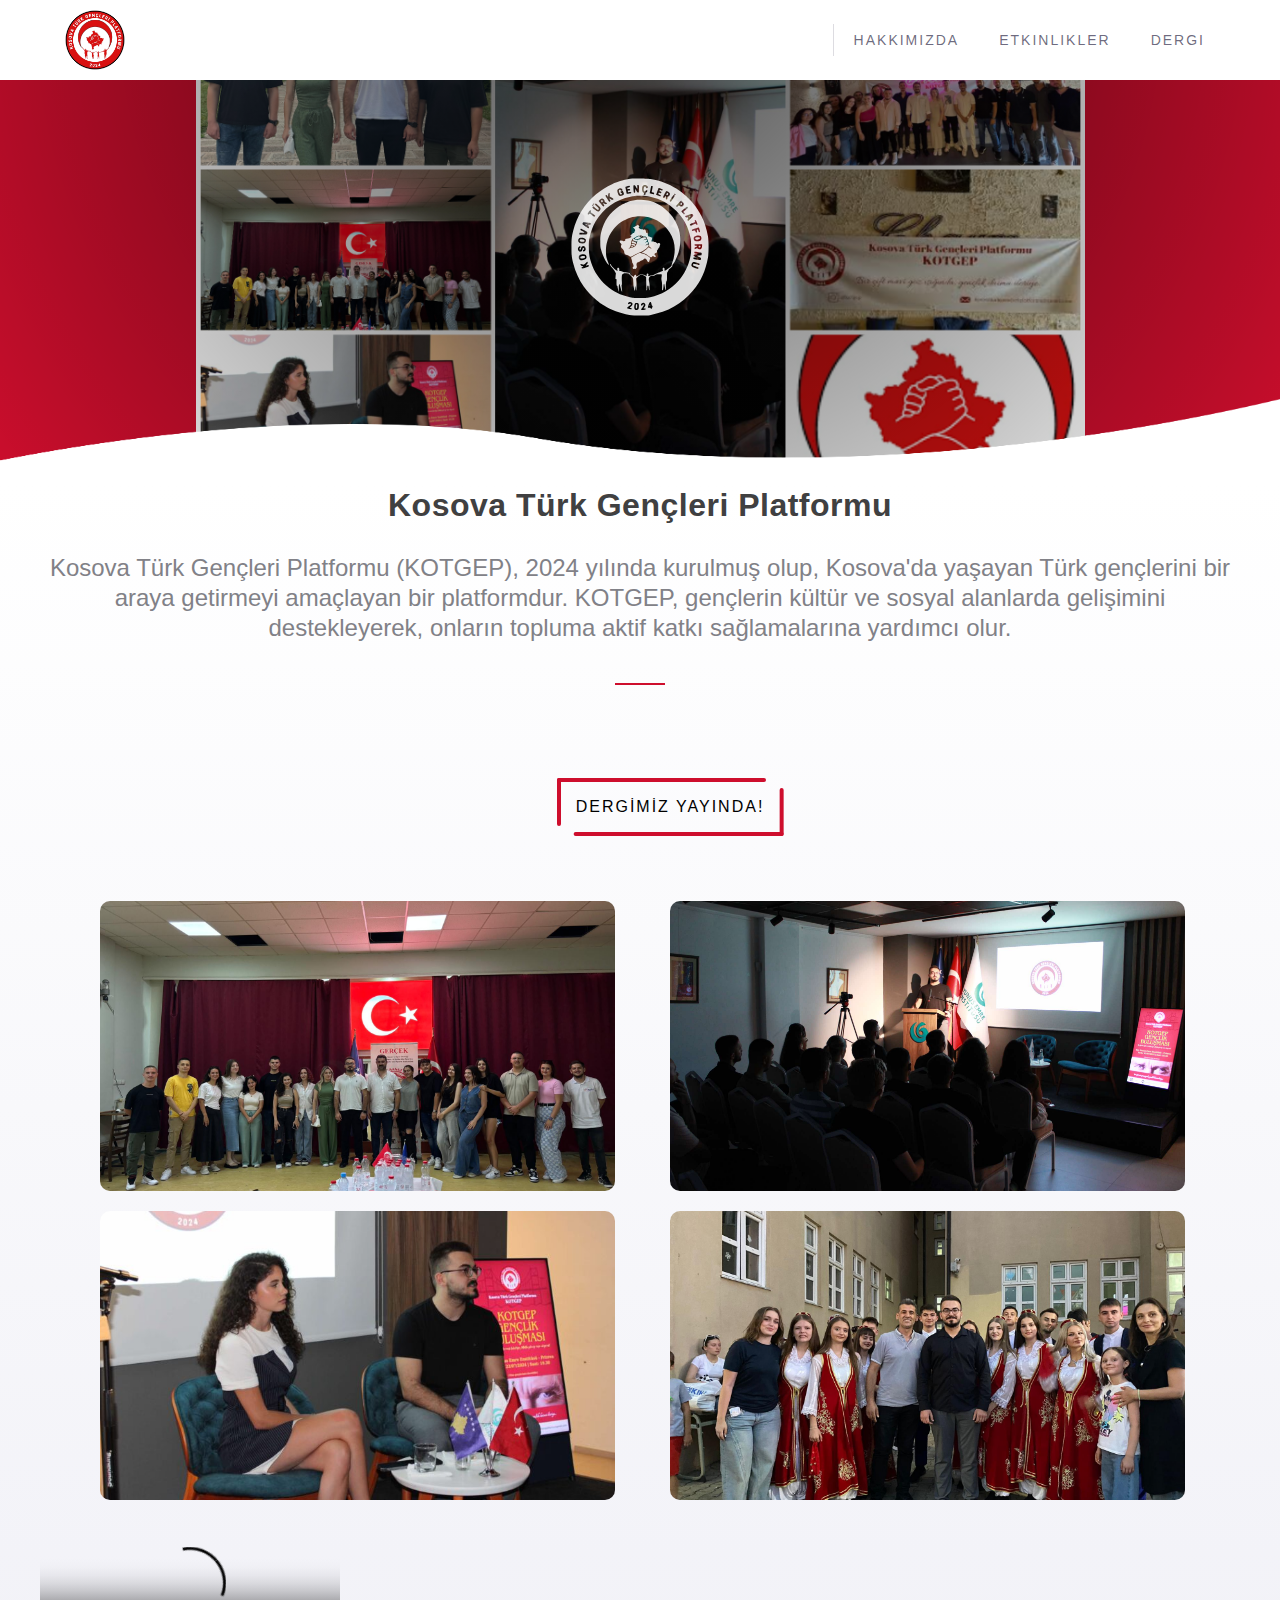
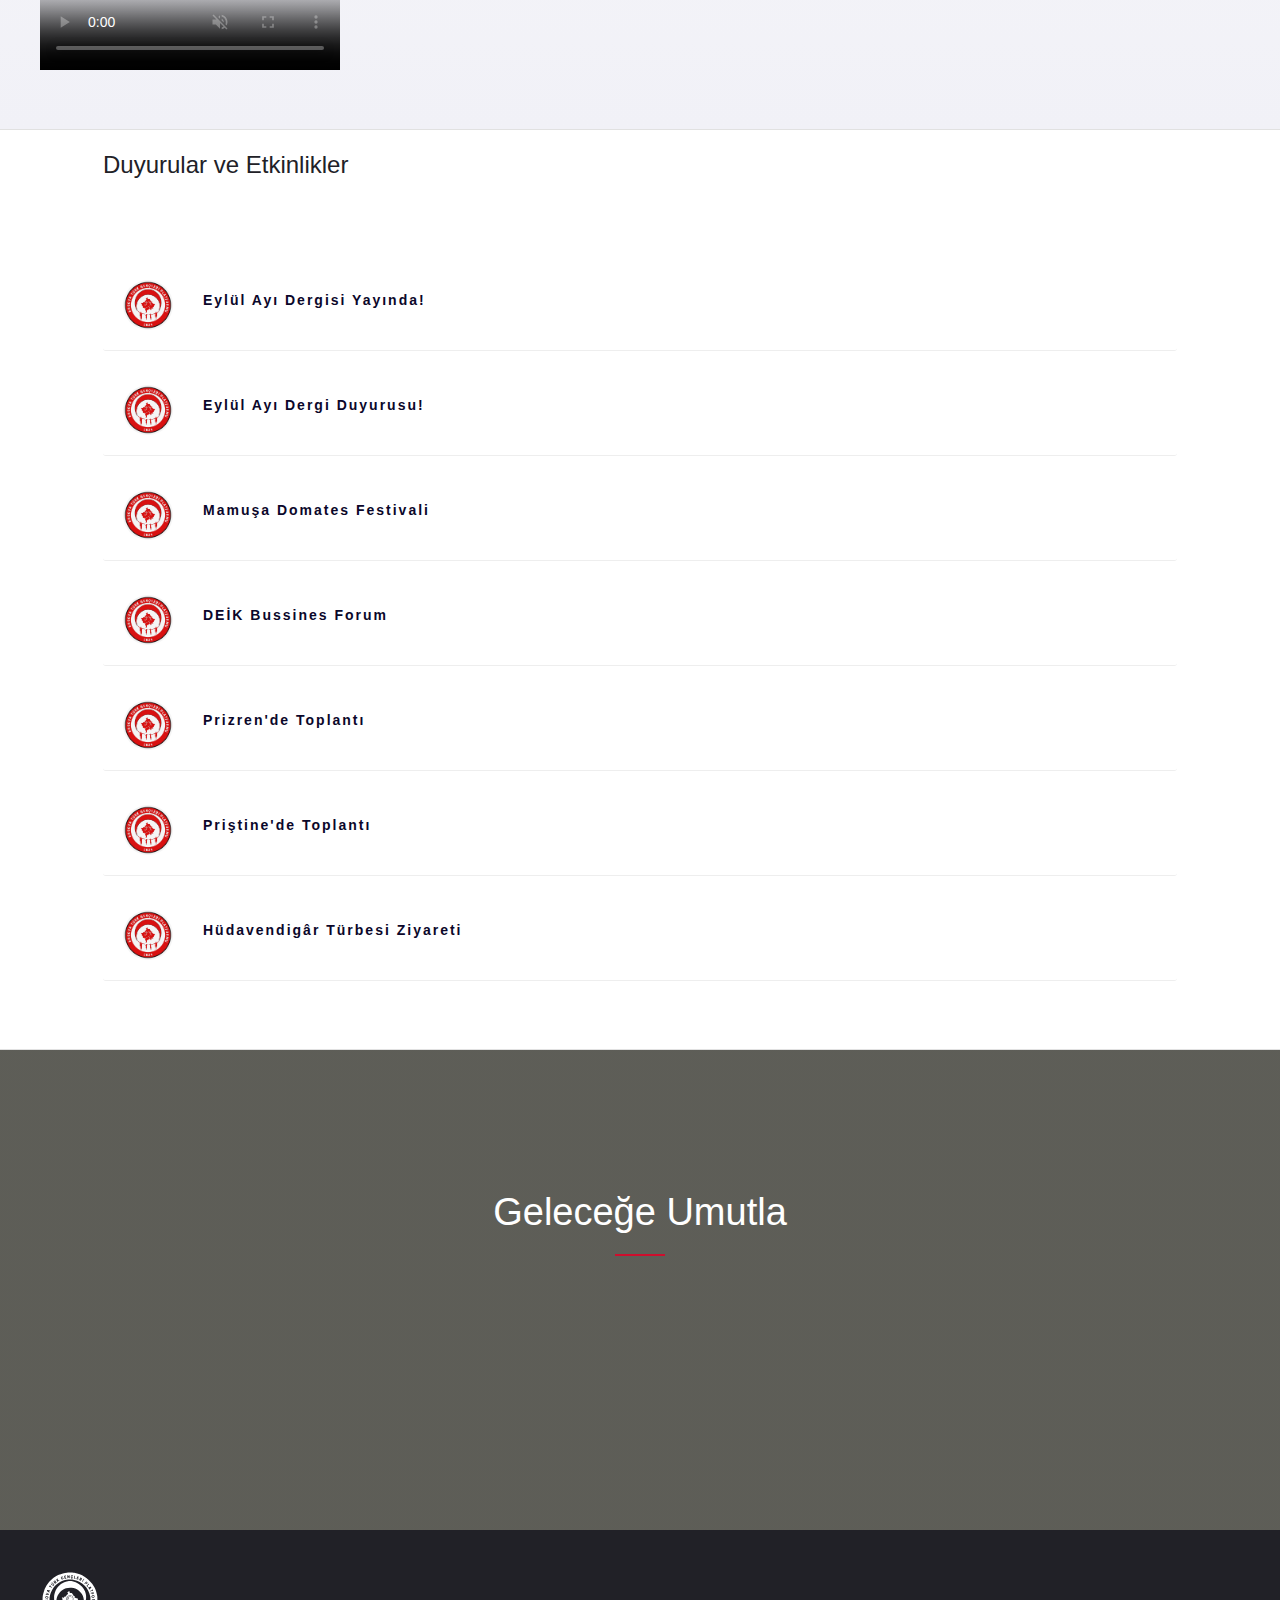
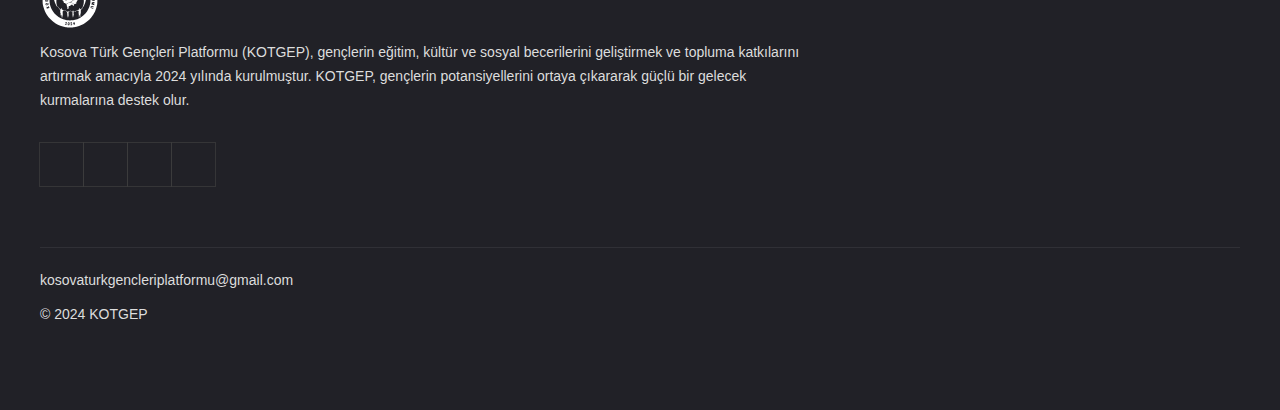
==== index.html @ ab355eea "KOTGEP" ====
<!DOCTYPE html>
<html>
  
  <head>
    <meta charset="utf-8" />
    <title>KOTGEP</title>
    <meta content="Kosova Türk Gençleri Platformu." name="description" />
    <meta content="KOTGEP:  Bir çift mavi göz ışığında" property="og:title" />
    <meta content="Geleceğe Daima Umutla" property="og:description" />
    <meta content="KOTGEP:  Bir çift mavi göz ışığında" property="twitter:title" />
    <meta content="Geleceğe Daima Umutla" property="twitter:description" />
    <meta property="og:type" content="website" />
    <meta content="summary_large_image" name="twitter:card" />
    <meta content="width=device-width, initial-scale=1" name="viewport" />
    <link rel="stylesheet" href="./css/dergi.css">
    <link rel="stylesheet" href="https://cdnjs.cloudflare.com/ajax/libs/font-awesome/6.6.0/css/all.min.css" integrity="sha512-Kc323vGBEqzTmouAECnVceyQqyqdsSiqLQISBL29aUW4U/M7pSPA/gEUZQqv1cwx4OnYxTxve5UMg5GT6L4JJg==" crossorigin="anonymous" referrerpolicy="no-referrer" />
    <link href="./css/css.css" rel="stylesheet" type="text/css" />
    <link href="https://fonts.googleapis.com/" rel="preconnect" />
    <link href="https://fonts.gstatic.com/" rel="preconnect" crossorigin="anonymous" />
    <script src="https://ajax.googleapis.com/ajax/libs/webfont/1.6.26/webfont.js" type="text/javascript"></script>
    <script type="text/javascript">
      WebFont.load({
        google: {
          families: ["Montserrat:100,100italic,200,200italic,300,300italic,400,400italic,500,500italic,600,600italic,700,700italic,800,800italic,900,900italic", "Lora:regular,italic,700,700italic", "Poppins:100,100italic,200,200italic,300,300italic,regular,italic,500,500italic,600,700,800,900"]
        }
      });
    </script>
    <script type="text/javascript">
      ! function(o, c) {
        var n = c.documentElement,
          t = " w-mod-";
        n.className += t + "js", ("ontouchstart" in o || o.DocumentTouch && c instanceof DocumentTouch) && (n.className += t + "touch")
      }(window, document);
    </script>
      <link href="./image/kotgep-20240730-0001_1_-removebg-preview.png" rel="shortcut icon" type="image/x-icon" />
      <link href="./image/kotgep-20240730-0001_1_-removebg-preview.png" rel="apple-touch-icon" />
    <!-- Google Tag Manager -->
    <script>
      (function(w, d, s, l, i) {
        w[l] = w[l] || [];
        w[l].push({
          'gtm.start': new Date().getTime(),
          event: 'gtm.js'
        });
        var f = d.getElementsByTagName(s)[0],
          j = d.createElement(s),
          dl = l != 'dataLayer' ? '&l=' + l : '';
        j.async = true;
        j.src = 'https://www.googletagmanager.com/gtm.js?id=' + i + dl;
        f.parentNode.insertBefore(j, f);
      })(window, document, 'script', 'dataLayer', 'GTM-5PPVP9Z');
    </script>
    <!-- End Google Tag Manager -->
    <meta name="google-site-verification" content="mm2iT-OUngzkJaCSDMCpLq10wyQ6qhr0f_qkGDBsAq8" />
  </head>
  <body>
    <div class="w-embed w-iframe">
      <!-- Google Tag Manager (noscript) -->
      <noscript>
        <iframe src="https://www.googletagmanager.com/ns.html?id=GTM-5PPVP9Z" height="0" width="0" style="display:none;visibility:hidden"></iframe>
      </noscript>
      <!-- End Google Tag Manager (noscript) -->
    </div>
    <div class="page-content">
      <div class="navigation-wrapper">
        <div data-collapse="medium" data-animation="default" data-duration="400" data-easing="ease" data-easing2="ease" role="banner" class="navbar-3 w-nav">
          <div class="container-flex">
            <a href="index.html" aria-current="page" class="w-nav-brand w--current" style="display: flex; align-items: center;">
              <!-- <img src="https://assets-global.website-files.com/5dd045daedfe6a998d672d1d/5dd05a74ef6ed9efe9b8036e_logomark-2-colorArtboard 1.png" width="250" sizes="(max-width: 479px) 100vw, 250px" srcset="https://assets-global.website-files.com/5dd045daedfe6a998d672d1d/5dd05a74ef6ed9efe9b8036e_logomark-2-colorArtboard%201-p-500.png 500w, https://assets-global.website-files.com/5dd045daedfe6a998d672d1d/5dd05a74ef6ed9efe9b8036e_logomark-2-colorArtboard%201-p-800.png 800w, https://assets-global.website-files.com/5dd045daedfe6a998d672d1d/5dd05a74ef6ed9efe9b8036e_logomark-2-colorArtboard%201.png 1357w" alt="" /> -->
              <img src="./image/kotgep-20240730-0001_1_-removebg-preview.png"  width="250" sizes="(max-width: 479px) 100vw, 250px" srcset="./image/kotgep-20240730-0001_1_-removebg-preview.png 500w, ./image/kotgep-20240730-0001_1_-removebg-preview.png 800w, ./image/kotgep-20240730-0001_1_-removebg-preview.png 1357w" style="width: 80px; padding: 8px;" alt=""/>
            </a>
            <a href="index.html" aria-current="page" class="w-nav-brand w--current mid-text" style=" align-items: center; font-size: 1.2rem;">
              KOTGEP
            </a>
            <nav role="navigation" class="nav-menu-4 w-nav-menu">
              <div data-hover="true" data-delay="100" class="w-dropdown">
                <div class="drop-down-toggle livetoggle w-dropdown-toggle">
                  <div class="icon-4 w-icon-dropdown-toggle"></div>
                  <div class="text-block-6">Live</div>
                </div>
                <nav class="dropdown-list-2 w-dropdown-list">
                  <a href="#" class="text-block-6 w-dropdown-link">About "Live"</a>
                </nav>
              </div>
              <div data-hover="true" data-delay="100" class="w-dropdown">
                <div class="drop-down-toggle livetoggle w-dropdown-toggle">
                  <div class="icon-4 w-icon-dropdown-toggle"></div>
                  <div class="text-block-6">Learn</div>
                </div>
                <nav class="dropdown-list-2 w-dropdown-list">
                  <a href="#" class="text-block-6 w-dropdown-link">About "Learn"</a>
                </nav>
              </div>
              <div data-hover="true" data-delay="100" class="w-dropdown">
                <div class="drop-down-toggle livetoggle w-dropdown-toggle">
                  <div class="icon-4 w-icon-dropdown-toggle"></div>
                  <div class="text-block-6">Lead</div>
                </div>
                <nav class="dropdown-list-2 w-dropdown-list">
                  <a href="#" class="text-block-6 w-dropdown-link">About "Lead"</a>
                </nav>
              </div>
              <div class="div-block-10"></div>
              <a href="about-us.html" class="nav-bar-2-link-2 w-nav-link">Hakkımızda</a>
              <a href="./etkinlik.html" class="nav-bar-2-link-2 w-nav-link">Etkinlikler</a>
              <a href="/dergi.html" class="nav-bar-2-link-2 w-nav-link">Dergi</a>
            </nav>
            <div class="navigation-right"></div>
            <div class="menu-button-2 w-hidden-main w-nav-button">
              <div class="w-icon-nav-menu">
                <i class="fa-solid fa-bars"></i>
              </div>
            </div>
          </div>
        </div>
      </div>
      <div class="banner sub image-3 home-show">
        <div class="container center w-container">
          <div>
            <div class="align-center homeacenter">
              <img src="./image/kot.svg" width="550" sizes="(max-width: 767px) 100vw, 550px" srcset="./image/kot.svg 500w,./image/kot.svg 800w,./image/kot.svg 1360w" alt="" class="image-8 landing-page-image" style="max-width: 150px; opacity: .85;" />
            </div>
          </div>
        </div>
      </div>
      </div>
      <div class="section gray perfect-pixel landingpage-bg">
        <div class="container w-container">
          <div>
            <div>
              <div class="top-title">
                <div class="align-center landingpage-align">
                  <h2 class="top-title-text landing-page-heading">Kosova Türk Gençleri Platformu</h2>
                  <p class="paragraph-biger landingpagesubtext">Kosova Türk Gençleri Platformu (KOTGEP), 2024 yılında kurulmuş olup, Kosova'da yaşayan Türk gençlerini bir araya getirmeyi amaçlayan bir platformdur. KOTGEP, gençlerin kültür ve sosyal alanlarda gelişimini destekleyerek, onların topluma aktif katkı sağlamalarına yardımcı olur.</p>
                  <div class="line-divider-2 center-line"></div>
                  <div class="div-block-2"></div>
                </div>
              </div>
            </div>
          </div>
          <div class="c02">
            <div class="c02_container">
              <div class="pdf-section" style="margin-bottom: 3rem;">
                <a href="./dergi.html">DERGİMİZ Yayında!
                  <div class="hero-corner hero-corner-top-left">
                    <div class="benefit-line-1"></div>
                    <div class="benefit-line-2"></div>
                  </div>
                  <div class="hero-corner hero-corner-bottom-right">
                    <div class="benefit-line-1"></div>
                    <div class="benefit-line-2"></div>
                  </div>
                </a>
                
              </div>
              <div class="c02_block_image w-inline-block">
                <h3 class="heading-3 epiheading">Latest Episode</h3>
                <img src="./image/gercek/gercektoplu.jpeg" sizes="(max-width: 479px) 91vw, (max-width: 991px) 93vw, 41vw" srcset="./image/gercek/gercektoplu.jpeg" alt="" class="video_image" />
              </div>
              <div class="c02_block_image w-inline-block">
                <h3 class="heading-3 epiheading">Latest Episode</h3>
                <img src="./image/prizrentop/toplantiN.jpeg" sizes="(max-width: 479px) 91vw, (max-width: 991px) 93vw, 41vw" srcset="./image/prizrentop/toplantiN.jpeg" alt="" class="video_image" />
              </div>
              <div class="c02_block_image w-inline-block">
                <h3 class="heading-3 epiheading">Latest Episode</h3>
                <img src="./image/prizrentop/test.jpeg" sizes="(max-width: 479px) 91vw, (max-width: 991px) 93vw, 41vw" srcset="./image/prizrentop/test.jpeg" alt="" class="video_image" />
              </div>
              <div class="c02_block_image w-inline-block">
                <h3 class="heading-3 epiheading">Latest Episode</h3>
                <img src="./image/mamusa/Mamusa3.jpeg" sizes="(max-width: 479px) 91vw, (max-width: 991px) 93vw, 41vw" srcset="./image/mamusa/Mamusa3.jpeg" alt="" class="video_image" />
              </div>
              <div class="c02_block">
                <div class="c02_title homepage-category-video">Episode category</div>
              </div>
            </div>
          </div>
          <video controls style="max-width: 100%;" id="video" poster="poster-image.jpg" muted>
            <source src="./videos/introduction/Video.mp4" type="video/mp4">
            Tarayıcınız video etiketini desteklemiyor.
          </video>
      </div>
      </div>
      <div class="section gray perfect-pixel">
        <div class="container listcontainer7 w-container">
          <h3 class="heading-3">Duyurular ve Etkinlikler</h3>
          <div data-duration-in="300" data-duration-out="100" data-current="Tab 1" data-easing="ease" class="w-tabs">
            <div class="tabs-menu-2 w-tab-menu">
              <a data-w-tab="Tab 1" class="tab-link-tab-1 w-inline-block w-tab-link w--current">
                <div class="text-block-49">Videos</div>
              </a>
              <a data-w-tab="Tab 2" class="tab-link-tab-2 w-inline-block w-tab-link">
                <div class="text-block-50">Duyurular ve Etkinlikler</div>
              </a>
            </div>
            <div class="tabs-content w-tab-content">
              <div data-w-tab="Tab 1" class="w-tab-pane w--tab-active">
                <div>
                  <div>
                    <div class="top-title">
                      <div class="align-center">
                        <h2 class="top-title-text">Personal. Practical. Powerful.</h2>
                        <p class="paragraph-biger">Encouraging others to find hope in living, learning, and leading</p>
                        <div class="line-divider-2 center-line"></div>
                        <div class="div-block-2 w-clearfix">
                          <a href="#" class="client-logo w-inline-block">
                            <img src="https://assets-global.website-files.com/5dd045daedfe6a998d672d1d/5dd1db70c5a7ed17805efa64_apple-btn-aefbaa04aa954eb11b598c6f7f4fae1d7fffabe74120098b3018d23cc66bf9b6.png" alt="" />
                          </a>
                          <a href="#" class="client-logo w-inline-block">
                            <img src="https://assets-global.website-files.com/5dd045daedfe6a998d672d1d/5dd1dbe1edfe6a5761712115_spotify-button-58d8af3b093857cb07b4f290b15c06cc6a36a095657f83a7ba36676cd25089c9.png" alt="" />
                          </a>
                          <a href="#" class="client-logo w-inline-block">
                            <img src="https://assets-global.website-files.com/5dd045daedfe6a998d672d1d/5dd1dbe1edfe6a8238712116_google-podcasts-badge-97af4f04fcb2bc2132b8189c8edf0731861e2d7c0a85deab3f53696483e3407e.png" alt="" />
                          </a>
                          <a href="#" class="client-logo w-inline-block">
                            <img src="https://assets-global.website-files.com/5dd045daedfe6a998d672d1d/5dd1db70c5a7ed84df5efa67_yt-button-0affe9ed57e800d31f7feed72ca1e9485dea8ea273d539dbac46b70a0da7cdc5.png" alt="" />
                          </a>
                        </div>
                      </div>
                    </div>
                    <div class="w-dyn-list">
                      <div role="list" class="w-dyn-items">
                        <div role="listitem" class="collection-item w-dyn-item">
                          <a href="./dergi.html" onclick="numal(3)" class="etkinlik-link">
                            <div class="list-div w-inline-block w-clearfix">
                              <div class="list-thumbnail">
                                <img src="./image/kotgep-20240730-0001_1_-removebg-preview.png" alt="" />
                              </div>
                              <h5>Eylül Ayı Dergisi Yayında!</h5>
                            </div>
                          </a>
                        </div>
                        <div role="listitem" class="collection-item w-dyn-item">
                          <a href="./duyuru.html" onclick="numal(3)" class="etkinlik-link">
                            <div class="list-div w-inline-block w-clearfix">
                              <div class="list-thumbnail">
                                <img src="./image/kotgep-20240730-0001_1_-removebg-preview.png" alt="" />
                              </div>
                              <h5>Eylül Ayı Dergi Duyurusu!</h5>
                            </div>
                          </a>
                        </div>

                        <div role="listitem" class="collection-item w-dyn-item">
                          <a href="./detay.html" onclick="numal(5)" class="etkinlik-link">
                            <div class="list-div w-inline-block w-clearfix">
                              <div class="list-thumbnail">
                                <img src="./image/kotgep-20240730-0001_1_-removebg-preview.png" alt="" />
                              </div>
                              <h5>Mamuşa Domates Festivali</h5>
                            </div>
                          </a>
                        </div>

                        <div role="listitem" class="collection-item w-dyn-item">
                          <a href="./detay.html" onclick="numal(4)" class="etkinlik-link">
                            <div class="list-div w-inline-block w-clearfix">
                              <div class="list-thumbnail">
                                <img src="./image/kotgep-20240730-0001_1_-removebg-preview.png" alt="" />
                              </div>
                              <h5>DEİK Bussines Forum</h5>
                            </div>
                          </a>
                        </div>

                        <div role="listitem" class="collection-item w-dyn-item">
                          <a href="./detay.html" onclick="numal(3)" class="etkinlik-link">
                            <div class="list-div w-inline-block w-clearfix">
                              <div class="list-thumbnail">
                                <img src="./image/kotgep-20240730-0001_1_-removebg-preview.png" alt="" />
                              </div>
                              <h5> Prizren'de Toplantı</h5>
                            </div>
                          </a>
                        </div>

                        <div role="listitem" class="collection-item w-dyn-item">
                          <a href="./detay.html" onclick="numal(2)" class="etkinlik-link">
                            <div class="list-div w-inline-block w-clearfix">
                              <div class="list-thumbnail">
                                <img src="./image/kotgep-20240730-0001_1_-removebg-preview.png" alt="" />
                              </div>
                              <h5>Priştine'de Toplantı</h5>
                            </div>
                          </a>
                        </div>

                        <div role="listitem" class="collection-item w-dyn-item">
                          <a href="./detay.html" onclick="numal(1)" class="etkinlik-link">
                            <div class="list-div w-inline-block w-clearfix">
                              <div class="list-thumbnail">
                                <img src="./image/kotgep-20240730-0001_1_-removebg-preview.png" alt="" />
                              </div>
                              <h5>Hüdavendigâr Türbesi Ziyareti</h5>
                            </div>
                          </a>
                        </div>

                      </div>
                    </div>
                  </div>
                </div>
              </div>
              <div data-w-tab="Tab 2" class="w-tab-pane">
                <div>
                  <div>
                    <div class="w-dyn-list">
                      <div role="list" class="w-dyn-items">
                        <div role="listitem" class="collection-item-2 w-dyn-item">
                          <a href="podcasts/how-to-measure-success-of-a-customer-centric-company.html" class="event-wrapper w-inline-block">
                            <div style="background-image:url(_https_/assets-global.website-files.com/5dd045daedfe6a3943672d23/5f6e58e508e58c4c1f3e1840_Podcast%20Logo%20-%20RR%20(for%20the%20website.html).svg" )" class="event-date"></div>
                            <div class="event-content">
                              <h2 class="list-heading podcastheading">How to Measure Success of a Customer-Centric Company</h2>
                              <div class="icons-wrapper w-hidden-tiny">
                                <div class="icons-content">
                                  <p class="icons-title w-dyn-bind-empty"></p>
                                </div>
                                <div class="icons-content">
                                  <p class="icons-title w-dyn-bind-empty"></p>
                                </div>
                              </div>
                            </div>
                            <div class="features-small-line in-courses"></div>
                          </a>
                        </div>
                        <div role="listitem" class="collection-item-2 w-dyn-item">
                          <a href="podcasts/4-best-practices-to-become-a-customer-centric-company.html" class="event-wrapper w-inline-block">
                            <div style="background-image:url(_https_/assets-global.website-files.com/5dd045daedfe6a3943672d23/5f6e58e508e58c4c1f3e1840_Podcast%20Logo%20-%20RR%20(for%20the%20website.html).svg" )" class="event-date"></div>
                            <div class="event-content">
                              <h2 class="list-heading podcastheading">4 Best Practices to Become a Customer-Centric Company</h2>
                              <div class="icons-wrapper w-hidden-tiny">
                                <div class="icons-content">
                                  <p class="icons-title w-dyn-bind-empty"></p>
                                </div>
                                <div class="icons-content">
                                  <p class="icons-title w-dyn-bind-empty"></p>
                                </div>
                              </div>
                            </div>
                            <div class="features-small-line in-courses"></div>
                          </a>
                        </div>
                      
                        <div role="listitem" class="collection-item-2 w-dyn-item">
                          <a href="podcasts/creating-a-great-customer-experience-strategy.html" class="event-wrapper w-inline-block">
                            <div style="background-image:url(_https_/assets-global.website-files.com/5dd045daedfe6a3943672d23/5f6e58e508e58c4c1f3e1840_Podcast%20Logo%20-%20RR%20(for%20the%20website.html).svg" )" class="event-date"></div>
                            <div class="event-content">
                              <h2 class="list-heading podcastheading">Creating a Great Customer Experience Strategy</h2>
                              <div class="icons-wrapper w-hidden-tiny">
                                <div class="icons-content">
                                  <p class="icons-title w-dyn-bind-empty"></p>
                                </div>
                                <div class="icons-content">
                                  <p class="icons-title w-dyn-bind-empty"></p>
                                </div>
                              </div>
                            </div>
                            <div class="features-small-line in-courses"></div>
                          </a>
                        </div>
                        <div role="listitem" class="collection-item-2 w-dyn-item">
                          <a href="podcasts/how-important-is-the-customer-experience.html" class="event-wrapper w-inline-block">
                            <div style="background-image:url(_https_/assets-global.website-files.com/5dd045daedfe6a3943672d23/5f6e58e508e58c4c1f3e1840_Podcast%20Logo%20-%20RR%20(for%20the%20website.html).svg" )" class="event-date"></div>
                            <div class="event-content">
                              <h2 class="list-heading podcastheading">How Important is the Customer Experience?</h2>
                              <div class="icons-wrapper w-hidden-tiny">
                                <div class="icons-content">
                                  <p class="icons-title w-dyn-bind-empty"></p>
                                </div>
                                <div class="icons-content">
                                  <p class="icons-title w-dyn-bind-empty"></p>
                                </div>
                              </div>
                            </div>
                            <div class="features-small-line in-courses"></div>
                          </a>
                        </div>
                        <div role="listitem" class="collection-item-2 w-dyn-item">
                          <a href="podcasts/what-does-it-mean-to-be-customer-centric.html" class="event-wrapper w-inline-block">
                            <div style="background-image:url(_https_/assets-global.website-files.com/5dd045daedfe6a3943672d23/5f6e58e508e58c4c1f3e1840_Podcast%20Logo%20-%20RR%20(for%20the%20website.html).svg" )" class="event-date"></div>
                            <div class="event-content">
                              <h2 class="list-heading podcastheading">What does it mean to be Customer-Centric?</h2>
                              <div class="icons-wrapper w-hidden-tiny">
                                <div class="icons-content">
                                  <p class="icons-title w-dyn-bind-empty"></p>
                                </div>
                                <div class="icons-content">
                                  <p class="icons-title w-dyn-bind-empty"></p>
                                </div>
                              </div>
                            </div>
                            <div class="features-small-line in-courses"></div>
                          </a>
                        </div>
                        <div role="listitem" class="collection-item-2 w-dyn-item">
                          <a href="podcasts/becoming-customer-centric.html" class="event-wrapper w-inline-block">
                            <div style="background-image:url(_https_/assets-global.website-files.com/5dd045daedfe6a3943672d23/5f6e58e508e58c4c1f3e1840_Podcast%20Logo%20-%20RR%20(for%20the%20website.html).svg" )" class="event-date"></div>
                            <div class="event-content">
                              <h2 class="list-heading podcastheading">Becoming Customer-Centric</h2>
                              <div class="icons-wrapper w-hidden-tiny">
                                <div class="icons-content">
                                  <p class="icons-title w-dyn-bind-empty"></p>
                                </div>
                                <div class="icons-content">
                                  <p class="icons-title w-dyn-bind-empty"></p>
                                </div>
                              </div>
                            </div>
                            <div class="features-small-line in-courses"></div>
                          </a>
                        </div>
                        <div role="listitem" class="collection-item-2 w-dyn-item">
                          <a href="podcasts/voice-of-the-customer-pt-6.html" class="event-wrapper w-inline-block">
                            <div style="background-image:url(_https_/assets-global.website-files.com/5dd045daedfe6a3943672d23/5f6e58e508e58c4c1f3e1840_Podcast%20Logo%20-%20RR%20(for%20the%20website.html).svg" )" class="event-date"></div>
                            <div class="event-content">
                              <h2 class="list-heading podcastheading">Voice of the Customer Pt 6</h2>
                              <div class="icons-wrapper w-hidden-tiny">
                                <div class="icons-content">
                                  <p class="icons-title w-dyn-bind-empty"></p>
                                </div>
                                <div class="icons-content">
                                  <p class="icons-title w-dyn-bind-empty"></p>
                                </div>
                              </div>
                            </div>
                            <div class="features-small-line in-courses"></div>
                          </a>
                        </div>
                        <div role="listitem" class="collection-item-2 w-dyn-item">
                          <a href="podcasts/voice-of-the-customer-pt-5.html" class="event-wrapper w-inline-block">
                            <div style="background-image:url(_https_/assets-global.website-files.com/5dd045daedfe6a3943672d23/5f6e58e508e58c4c1f3e1840_Podcast%20Logo%20-%20RR%20(for%20the%20website.html).svg" )" class="event-date"></div>
                            <div class="event-content">
                              <h2 class="list-heading podcastheading">Voice of the Customer Pt 5</h2>
                              <div class="icons-wrapper w-hidden-tiny">
                                <div class="icons-content">
                                  <p class="icons-title w-dyn-bind-empty"></p>
                                </div>
                                <div class="icons-content">
                                  <p class="icons-title w-dyn-bind-empty"></p>
                                </div>
                              </div>
                            </div>
                            <div class="features-small-line in-courses"></div>
                          </a>
                        </div>
                        <div role="listitem" class="collection-item-2 w-dyn-item">
                          <a href="podcasts/voice-of-the-customer-pt-4.html" class="event-wrapper w-inline-block">
                            <div style="background-image:url(_https_/assets-global.website-files.com/5dd045daedfe6a3943672d23/5f6e58e508e58c4c1f3e1840_Podcast%20Logo%20-%20RR%20(for%20the%20website.html).svg" )" class="event-date"></div>
                            <div class="event-content">
                              <h2 class="list-heading podcastheading">Voice of the Customer Pt 4</h2>
                              <div class="icons-wrapper w-hidden-tiny">
                                <div class="icons-content">
                                  <p class="icons-title w-dyn-bind-empty"></p>
                                </div>
                                <div class="icons-content">
                                  <p class="icons-title w-dyn-bind-empty"></p>
                                </div>
                              </div>
                            </div>
                            <div class="features-small-line in-courses"></div>
                          </a>
                        </div>
                        <div role="listitem" class="collection-item-2 w-dyn-item">
                          <a href="podcasts/voice-of-the-customer-pt-3.html" class="event-wrapper w-inline-block">
                            <div style="background-image:url(_https_/assets-global.website-files.com/5dd045daedfe6a3943672d23/5f6e58e508e58c4c1f3e1840_Podcast%20Logo%20-%20RR%20(for%20the%20website.html).svg" )" class="event-date"></div>
                            <div class="event-content">
                              <h2 class="list-heading podcastheading">Voice of the Customer Pt 3</h2>
                              <div class="icons-wrapper w-hidden-tiny">
                                <div class="icons-content">
                                  <p class="icons-title w-dyn-bind-empty"></p>
                                </div>
                                <div class="icons-content">
                                  <p class="icons-title w-dyn-bind-empty"></p>
                                </div>
                              </div>
                            </div>
                            <div class="features-small-line in-courses"></div>
                          </a>
                        </div>
                        <div role="listitem" class="collection-item-2 w-dyn-item">
                          <a href="podcasts/voice-of-the-customer-pt-2.html" class="event-wrapper w-inline-block">
                            <div style="background-image:url(_https_/assets-global.website-files.com/5dd045daedfe6a3943672d23/5f6e58e508e58c4c1f3e1840_Podcast%20Logo%20-%20RR%20(for%20the%20website.html).svg" )" class="event-date"></div>
                            <div class="event-content">
                              <h2 class="list-heading podcastheading">Voice of the Customer Pt 2</h2>
                              <div class="icons-wrapper w-hidden-tiny">
                                <div class="icons-content">
                                  <p class="icons-title w-dyn-bind-empty"></p>
                                </div>
                                <div class="icons-content">
                                  <p class="icons-title w-dyn-bind-empty"></p>
                                </div>
                              </div>
                            </div>
                            <div class="features-small-line in-courses"></div>
                          </a>
                        </div>
                        <div role="listitem" class="collection-item-2 w-dyn-item">
                          <a href="podcasts/voice-of-the-customer-pt-1.html" class="event-wrapper w-inline-block">
                            <div style="background-image:url(_https_/assets-global.website-files.com/5dd045daedfe6a3943672d23/5f6e58e508e58c4c1f3e1840_Podcast%20Logo%20-%20RR%20(for%20the%20website.html).svg" )" class="event-date"></div>
                            <div class="event-content">
                              <h2 class="list-heading podcastheading">Voice of the Customer Pt 1</h2>
                              <div class="icons-wrapper w-hidden-tiny">
                                <div class="icons-content">
                                  <p class="icons-title w-dyn-bind-empty"></p>
                                </div>
                                <div class="icons-content">
                                  <p class="icons-title w-dyn-bind-empty"></p>
                                </div>
                              </div>
                            </div>
                            <div class="features-small-line in-courses"></div>
                          </a>
                        </div>
                        <div role="listitem" class="collection-item-2 w-dyn-item">
                          <a href="podcasts/proven-ways-to-combat-procrastination-pt-2.html" class="event-wrapper w-inline-block">
                            <div style="background-image:url(_https_/assets-global.website-files.com/5dd045daedfe6a3943672d23/5f6e58e508e58c4c1f3e1840_Podcast%20Logo%20-%20RR%20(for%20the%20website.html).svg" )" class="event-date"></div>
                            <div class="event-content">
                              <h2 class="list-heading podcastheading">Proven Ways to Combat Procrastination Pt 2</h2>
                              <div class="icons-wrapper w-hidden-tiny">
                                <div class="icons-content">
                                  <p class="icons-title w-dyn-bind-empty"></p>
                                </div>
                                <div class="icons-content">
                                  <p class="icons-title w-dyn-bind-empty"></p>
                                </div>
                              </div>
                            </div>
                            <div class="features-small-line in-courses"></div>
                          </a>
                        </div>
                        <div role="listitem" class="collection-item-2 w-dyn-item">
                          <a href="podcasts/proven-ways-to-combat-procrastination-pt-1.html" class="event-wrapper w-inline-block">
                            <div style="background-image:url(_https_/assets-global.website-files.com/5dd045daedfe6a3943672d23/5f6e58e508e58c4c1f3e1840_Podcast%20Logo%20-%20RR%20(for%20the%20website.html).svg" )" class="event-date"></div>
                            <div class="event-content">
                              <h2 class="list-heading podcastheading">Proven Ways to Combat Procrastination Pt 1</h2>
                              <div class="icons-wrapper w-hidden-tiny">
                                <div class="icons-content">
                                  <p class="icons-title w-dyn-bind-empty"></p>
                                </div>
                                <div class="icons-content">
                                  <p class="icons-title w-dyn-bind-empty"></p>
                                </div>
                              </div>
                            </div>
                            <div class="features-small-line in-courses"></div>
                          </a>
                        </div>
                        <div role="listitem" class="collection-item-2 w-dyn-item">
                          <a href="podcasts/8-secrets-to-success-pt-2.html" class="event-wrapper w-inline-block">
                            <div style="background-image:url(_https_/assets-global.website-files.com/5dd045daedfe6a3943672d23/5f6e58e508e58c4c1f3e1840_Podcast%20Logo%20-%20RR%20(for%20the%20website.html).svg" )" class="event-date"></div>
                            <div class="event-content">
                              <h2 class="list-heading podcastheading">8 Secrets to Success Pt 2</h2>
                              <div class="icons-wrapper w-hidden-tiny">
                                <div class="icons-content">
                                  <p class="icons-title w-dyn-bind-empty"></p>
                                </div>
                                <div class="icons-content">
                                  <p class="icons-title w-dyn-bind-empty"></p>
                                </div>
                              </div>
                            </div>
                            <div class="features-small-line in-courses"></div>
                          </a>
                        </div>
                        <div role="listitem" class="collection-item-2 w-dyn-item">
                          <a href="podcasts/8-secrets-to-success-pt-1.html" class="event-wrapper w-inline-block">
                            <div style="background-image:url(_https_/assets-global.website-files.com/5dd045daedfe6a3943672d23/5f6e58e508e58c4c1f3e1840_Podcast%20Logo%20-%20RR%20(for%20the%20website.html).svg" )" class="event-date"></div>
                            <div class="event-content">
                              <h2 class="list-heading podcastheading">8 Secrets to Success Pt 1</h2>
                              <div class="icons-wrapper w-hidden-tiny">
                                <div class="icons-content">
                                  <p class="icons-title w-dyn-bind-empty"></p>
                                </div>
                                <div class="icons-content">
                                  <p class="icons-title w-dyn-bind-empty"></p>
                                </div>
                              </div>
                            </div>
                            <div class="features-small-line in-courses"></div>
                          </a>
                        </div>
                        <div role="listitem" class="collection-item-2 w-dyn-item">
                          <a href="podcasts/personal-responsibility.html" class="event-wrapper w-inline-block">
                            <div style="background-image:url(_https_/assets-global.website-files.com/5dd045daedfe6a3943672d23/5f6e58e508e58c4c1f3e1840_Podcast%20Logo%20-%20RR%20(for%20the%20website.html).svg" )" class="event-date"></div>
                            <div class="event-content">
                              <h2 class="list-heading podcastheading">Personal Responsibility</h2>
                              <div class="icons-wrapper w-hidden-tiny">
                                <div class="icons-content">
                                  <p class="icons-title w-dyn-bind-empty"></p>
                                </div>
                                <div class="icons-content">
                                  <p class="icons-title w-dyn-bind-empty"></p>
                                </div>
                              </div>
                            </div>
                            <div class="features-small-line in-courses"></div>
                          </a>
                        </div>
                        <div role="listitem" class="collection-item-2 w-dyn-item">
                          <a href="podcasts/casting-a-vision.html" class="event-wrapper w-inline-block">
                            <div style="background-image:url(_https_/assets-global.website-files.com/5dd045daedfe6a3943672d23/5f6e58e508e58c4c1f3e1840_Podcast%20Logo%20-%20RR%20(for%20the%20website.html).svg" )" class="event-date"></div>
                            <div class="event-content">
                              <h2 class="list-heading podcastheading">Casting A Vision</h2>
                              <div class="icons-wrapper w-hidden-tiny">
                                <div class="icons-content">
                                  <p class="icons-title w-dyn-bind-empty"></p>
                                </div>
                                <div class="icons-content">
                                  <p class="icons-title w-dyn-bind-empty"></p>
                                </div>
                              </div>
                            </div>
                            <div class="features-small-line in-courses"></div>
                          </a>
                        </div>
                        <div role="listitem" class="collection-item-2 w-dyn-item">
                          <a href="podcasts/million-dollar-personal-success-plan.html" class="event-wrapper w-inline-block">
                            <div style="background-image:url(_https_/assets-global.website-files.com/5dd045daedfe6a3943672d23/5f6e58e508e58c4c1f3e1840_Podcast%20Logo%20-%20RR%20(for%20the%20website.html).svg" )" class="event-date"></div>
                            <div class="event-content">
                              <h2 class="list-heading podcastheading">Million Dollar Personal Success Plan</h2>
                              <div class="icons-wrapper w-hidden-tiny">
                                <div class="icons-content">
                                  <p class="icons-title w-dyn-bind-empty"></p>
                                </div>
                                <div class="icons-content">
                                  <p class="icons-title w-dyn-bind-empty"></p>
                                </div>
                              </div>
                            </div>
                            <div class="features-small-line in-courses"></div>
                          </a>
                        </div>
                        <div role="listitem" class="collection-item-2 w-dyn-item">
                          <a href="podcasts/control-your-life-pt-4.html" class="event-wrapper w-inline-block">
                            <div style="background-image:url(_https_/assets-global.website-files.com/5dd045daedfe6a3943672d23/5f6e58e508e58c4c1f3e1840_Podcast%20Logo%20-%20RR%20(for%20the%20website.html).svg" )" class="event-date"></div>
                            <div class="event-content">
                              <h2 class="list-heading podcastheading">Control Your Life Pt 4</h2>
                              <div class="icons-wrapper w-hidden-tiny">
                                <div class="icons-content">
                                  <p class="icons-title w-dyn-bind-empty"></p>
                                </div>
                                <div class="icons-content">
                                  <p class="icons-title w-dyn-bind-empty"></p>
                                </div>
                              </div>
                            </div>
                            <div class="features-small-line in-courses"></div>
                          </a>
                        </div>
                        <div role="listitem" class="collection-item-2 w-dyn-item">
                          <a href="podcasts/control-your-life-pt-3.html" class="event-wrapper w-inline-block">
                            <div style="background-image:url(_https_/assets-global.website-files.com/5dd045daedfe6a3943672d23/5f6e58e508e58c4c1f3e1840_Podcast%20Logo%20-%20RR%20(for%20the%20website.html).svg" )" class="event-date"></div>
                            <div class="event-content">
                              <h2 class="list-heading podcastheading">Control Your Life Pt 3</h2>
                              <div class="icons-wrapper w-hidden-tiny">
                                <div class="icons-content">
                                  <p class="icons-title w-dyn-bind-empty"></p>
                                </div>
                                <div class="icons-content">
                                  <p class="icons-title w-dyn-bind-empty"></p>
                                </div>
                              </div>
                            </div>
                            <div class="features-small-line in-courses"></div>
                          </a>
                        </div>
                        
                        <div role="listitem" class="collection-item-2 w-dyn-item">
                          <a href="podcasts/how-to-run-a-meeting-without-talking-so-much.html" class="event-wrapper w-inline-block">
                            <div style="background-image:url(_https_/assets-global.website-files.com/5dd045daedfe6a3943672d23/5f6e58e508e58c4c1f3e1840_Podcast%20Logo%20-%20RR%20(for%20the%20website.html).svg" )" class="event-date"></div>
                            <div class="event-content">
                              <h2 class="list-heading podcastheading">How To Run A Meeting Without Talking So Much</h2>
                              <div class="icons-wrapper w-hidden-tiny">
                                <div class="icons-content">
                                  <p class="icons-title w-dyn-bind-empty"></p>
                                </div>
                                <div class="icons-content">
                                  <p class="icons-title w-dyn-bind-empty"></p>
                                </div>
                              </div>
                            </div>
                            <div class="features-small-line in-courses"></div>
                          </a>
                        </div>
                        <div role="listitem" class="collection-item-2 w-dyn-item">
                          <a href="podcasts/just-decide.html" class="event-wrapper w-inline-block">
                            <div style="background-image:url(_https_/assets-global.website-files.com/5dd045daedfe6a3943672d23/5f6e58e508e58c4c1f3e1840_Podcast%20Logo%20-%20RR%20(for%20the%20website.html).svg" )" class="event-date"></div>
                            <div class="event-content">
                              <h2 class="list-heading podcastheading">Just Decide</h2>
                              <div class="icons-wrapper w-hidden-tiny">
                                <div class="icons-content">
                                  <p class="icons-title w-dyn-bind-empty"></p>
                                </div>
                                <div class="icons-content">
                                  <p class="icons-title w-dyn-bind-empty"></p>
                                </div>
                              </div>
                            </div>
                            <div class="features-small-line in-courses"></div>
                          </a>
                        </div>
                        <div role="listitem" class="collection-item-2 w-dyn-item">
                          <a href="podcasts/believe-belong-become-pt-2.html" class="event-wrapper w-inline-block">
                            <div style="background-image:url(_https_/assets-global.website-files.com/5dd045daedfe6a3943672d23/5f6e58e508e58c4c1f3e1840_Podcast%20Logo%20-%20RR%20(for%20the%20website.html).svg" )" class="event-date"></div>
                            <div class="event-content">
                              <h2 class="list-heading podcastheading">Believe Belong Become Pt 2</h2>
                              <div class="icons-wrapper w-hidden-tiny">
                                <div class="icons-content">
                                  <p class="icons-title w-dyn-bind-empty"></p>
                                </div>
                                <div class="icons-content">
                                  <p class="icons-title w-dyn-bind-empty"></p>
                                </div>
                              </div>
                            </div>
                            <div class="features-small-line in-courses"></div>
                          </a>
                        </div>
                        <div role="listitem" class="collection-item-2 w-dyn-item">
                          <a href="podcasts/believe-belong-become-pt-1.html" class="event-wrapper w-inline-block">
                            <div style="background-image:url(_https_/assets-global.website-files.com/5dd045daedfe6a3943672d23/5f6e58e508e58c4c1f3e1840_Podcast%20Logo%20-%20RR%20(for%20the%20website.html).svg" )" class="event-date"></div>
                            <div class="event-content">
                              <h2 class="list-heading podcastheading">Believe Belong Become Pt 1</h2>
                              <div class="icons-wrapper w-hidden-tiny">
                                <div class="icons-content">
                                  <p class="icons-title w-dyn-bind-empty"></p>
                                </div>
                                <div class="icons-content">
                                  <p class="icons-title w-dyn-bind-empty"></p>
                                </div>
                              </div>
                            </div>
                            <div class="features-small-line in-courses"></div>
                          </a>
                        </div>
                        <div role="listitem" class="collection-item-2 w-dyn-item">
                          <a href="podcasts/how-to-humbly-create-a-culture-that-others-will-follow.html" class="event-wrapper w-inline-block">
                            <div style="background-image:url(_https_/assets-global.website-files.com/5dd045daedfe6a3943672d23/5f6e58e508e58c4c1f3e1840_Podcast%20Logo%20-%20RR%20(for%20the%20website.html).svg" )" class="event-date"></div>
                            <div class="event-content">
                              <h2 class="list-heading podcastheading">How to Humbly Create a Culture that Others will Follow</h2>
                              <div class="icons-wrapper w-hidden-tiny">
                                <div class="icons-content">
                                  <p class="icons-title w-dyn-bind-empty"></p>
                                </div>
                                <div class="icons-content">
                                  <p class="icons-title w-dyn-bind-empty"></p>
                                </div>
                              </div>
                            </div>
                            <div class="features-small-line in-courses"></div>
                          </a>
                        </div>
                        <div role="listitem" class="collection-item-2 w-dyn-item">
                          <a href="podcasts/the-pic.html" class="event-wrapper w-inline-block">
                            <div style="background-image:url(_https_/assets-global.website-files.com/5dd045daedfe6a3943672d23/5f6e58e508e58c4c1f3e1840_Podcast%20Logo%20-%20RR%20(for%20the%20website.html).svg" )" class="event-date"></div>
                            <div class="event-content">
                              <h2 class="list-heading podcastheading">The PIC</h2>
                              <div class="icons-wrapper w-hidden-tiny">
                                <div class="icons-content">
                                  <p class="icons-title w-dyn-bind-empty"></p>
                                </div>
                                <div class="icons-content">
                                  <p class="icons-title w-dyn-bind-empty"></p>
                                </div>
                              </div>
                            </div>
                            <div class="features-small-line in-courses"></div>
                          </a>
                        </div>
                        <div role="listitem" class="collection-item-2 w-dyn-item">
                          <a href="podcasts/smart-choices.html" class="event-wrapper w-inline-block">
                            <div style="background-image:url(_https_/assets-global.website-files.com/5dd045daedfe6a3943672d23/5f6e58e508e58c4c1f3e1840_Podcast%20Logo%20-%20RR%20(for%20the%20website.html).svg" )" class="event-date"></div>
                            <div class="event-content">
                              <h2 class="list-heading podcastheading">Smart Choices</h2>
                              <div class="icons-wrapper w-hidden-tiny">
                                <div class="icons-content">
                                  <p class="icons-title w-dyn-bind-empty"></p>
                                </div>
                                <div class="icons-content">
                                  <p class="icons-title w-dyn-bind-empty"></p>
                                </div>
                              </div>
                            </div>
                            <div class="features-small-line in-courses"></div>
                          </a>
                        </div>
                        <div role="listitem" class="collection-item-2 w-dyn-item">
                          <a href="podcasts/5-attitudes-towards-failure.html" class="event-wrapper w-inline-block">
                            <div style="background-image:url(_https_/assets-global.website-files.com/5dd045daedfe6a3943672d23/5f6e58e508e58c4c1f3e1840_Podcast%20Logo%20-%20RR%20(for%20the%20website.html).svg" )" class="event-date"></div>
                            <div class="event-content">
                              <h2 class="list-heading podcastheading">5 Attitudes Towards Failure</h2>
                              <div class="icons-wrapper w-hidden-tiny">
                                <div class="icons-content">
                                  <p class="icons-title w-dyn-bind-empty"></p>
                                </div>
                                <div class="icons-content">
                                  <p class="icons-title w-dyn-bind-empty"></p>
                                </div>
                              </div>
                            </div>
                            <div class="features-small-line in-courses"></div>
                          </a>
                        </div>
                        <div role="listitem" class="collection-item-2 w-dyn-item">
                          <a href="podcasts/working-with-your-spouse.html" class="event-wrapper w-inline-block">
                            <div style="background-image:url(_https_/assets-global.website-files.com/5dd045daedfe6a3943672d23/5f6e58e508e58c4c1f3e1840_Podcast%20Logo%20-%20RR%20(for%20the%20website.html).svg" )" class="event-date"></div>
                            <div class="event-content">
                              <h2 class="list-heading podcastheading">Working with your Spouse</h2>
                              <div class="icons-wrapper w-hidden-tiny">
                                <div class="icons-content">
                                  <p class="icons-title w-dyn-bind-empty"></p>
                                </div>
                                <div class="icons-content">
                                  <p class="icons-title w-dyn-bind-empty"></p>
                                </div>
                              </div>
                            </div>
                            <div class="features-small-line in-courses"></div>
                          </a>
                        </div>
                        <div role="listitem" class="collection-item-2 w-dyn-item">
                          <a href="podcasts/self-improvement-myths-pt-2.html" class="event-wrapper w-inline-block">
                            <div style="background-image:url(_https_/assets-global.website-files.com/5dd045daedfe6a3943672d23/5f6e58e508e58c4c1f3e1840_Podcast%20Logo%20-%20RR%20(for%20the%20website.html).svg" )" class="event-date"></div>
                            <div class="event-content">
                              <h2 class="list-heading podcastheading">Self Improvement Myths Pt 2</h2>
                              <div class="icons-wrapper w-hidden-tiny">
                                <div class="icons-content">
                                  <p class="icons-title w-dyn-bind-empty"></p>
                                </div>
                                <div class="icons-content">
                                  <p class="icons-title w-dyn-bind-empty"></p>
                                </div>
                              </div>
                            </div>
                            <div class="features-small-line in-courses"></div>
                          </a>
                        </div>
                        <div role="listitem" class="collection-item-2 w-dyn-item">
                          <a href="podcasts/self-improvement-myths-pt-1.html" class="event-wrapper w-inline-block">
                            <div style="background-image:url(_https_/assets-global.website-files.com/5dd045daedfe6a3943672d23/5f6e58e508e58c4c1f3e1840_Podcast%20Logo%20-%20RR%20(for%20the%20website.html).svg" )" class="event-date"></div>
                            <div class="event-content">
                              <h2 class="list-heading podcastheading">Self Improvement Myths Pt 1</h2>
                              <div class="icons-wrapper w-hidden-tiny">
                                <div class="icons-content">
                                  <p class="icons-title w-dyn-bind-empty"></p>
                                </div>
                                <div class="icons-content">
                                  <p class="icons-title w-dyn-bind-empty"></p>
                                </div>
                              </div>
                            </div>
                            <div class="features-small-line in-courses"></div>
                          </a>
                        </div>
                        <div role="listitem" class="collection-item-2 w-dyn-item">
                          <a href="podcasts/handling-failure.html" class="event-wrapper w-inline-block">
                            <div style="background-image:url(_https_/assets-global.website-files.com/5dd045daedfe6a3943672d23/5f6e58e508e58c4c1f3e1840_Podcast%20Logo%20-%20RR%20(for%20the%20website.html).svg" )" class="event-date"></div>
                            <div class="event-content">
                              <h2 class="list-heading podcastheading">Handling Failure</h2>
                              <div class="icons-wrapper w-hidden-tiny">
                                <div class="icons-content">
                                  <p class="icons-title w-dyn-bind-empty"></p>
                                </div>
                                <div class="icons-content">
                                  <p class="icons-title w-dyn-bind-empty"></p>
                                </div>
                              </div>
                            </div>
                            <div class="features-small-line in-courses"></div>
                          </a>
                        </div>
                        <div role="listitem" class="collection-item-2 w-dyn-item">
                          <a href="podcasts/extraordinary-customer-service.html" class="event-wrapper w-inline-block">
                            <div style="background-image:url(_https_/assets-global.website-files.com/5dd045daedfe6a3943672d23/5f6e58e508e58c4c1f3e1840_Podcast%20Logo%20-%20RR%20(for%20the%20website.html).svg" )" class="event-date"></div>
                            <div class="event-content">
                              <h2 class="list-heading podcastheading">Extraordinary Customer Service</h2>
                              <div class="icons-wrapper w-hidden-tiny">
                                <div class="icons-content">
                                  <p class="icons-title w-dyn-bind-empty"></p>
                                </div>
                                <div class="icons-content">
                                  <p class="icons-title w-dyn-bind-empty"></p>
                                </div>
                              </div>
                            </div>
                            <div class="features-small-line in-courses"></div>
                          </a>
                        </div>
                        <div role="listitem" class="collection-item-2 w-dyn-item">
                          <a href="podcasts/deep-listening.html" class="event-wrapper w-inline-block">
                            <div style="background-image:url(_https_/assets-global.website-files.com/5dd045daedfe6a3943672d23/5f6e58e508e58c4c1f3e1840_Podcast%20Logo%20-%20RR%20(for%20the%20website.html).svg" )" class="event-date"></div>
                            <div class="event-content">
                              <h2 class="list-heading podcastheading">Deep Listening</h2>
                              <div class="icons-wrapper w-hidden-tiny">
                                <div class="icons-content">
                                  <p class="icons-title w-dyn-bind-empty"></p>
                                </div>
                                <div class="icons-content">
                                  <p class="icons-title w-dyn-bind-empty"></p>
                                </div>
                              </div>
                            </div>
                            <div class="features-small-line in-courses"></div>
                          </a>
                        </div>
                        <div role="listitem" class="collection-item-2 w-dyn-item">
                          <a href="podcasts/how-to-identify-a-poor-leader-pt-2.html" class="event-wrapper w-inline-block">
                            <div style="background-image:url(_https_/assets-global.website-files.com/5dd045daedfe6a3943672d23/5f6e58e508e58c4c1f3e1840_Podcast%20Logo%20-%20RR%20(for%20the%20website.html).svg" )" class="event-date"></div>
                            <div class="event-content">
                              <h2 class="list-heading podcastheading">How To Identify A Poor Leader Pt 2</h2>
                              <div class="icons-wrapper w-hidden-tiny">
                                <div class="icons-content">
                                  <p class="icons-title w-dyn-bind-empty"></p>
                                </div>
                                <div class="icons-content">
                                  <p class="icons-title w-dyn-bind-empty"></p>
                                </div>
                              </div>
                            </div>
                            <div class="features-small-line in-courses"></div>
                          </a>
                        </div>
                        <div role="listitem" class="collection-item-2 w-dyn-item">
                          <a href="podcasts/how-to-identify-a-poor-leader-pt-1.html" class="event-wrapper w-inline-block">
                            <div style="background-image:url(_https_/assets-global.website-files.com/5dd045daedfe6a3943672d23/5f6e58e508e58c4c1f3e1840_Podcast%20Logo%20-%20RR%20(for%20the%20website.html).svg" )" class="event-date"></div>
                            <div class="event-content">
                              <h2 class="list-heading podcastheading">How To Identify A Poor Leader Pt 1</h2>
                              <div class="icons-wrapper w-hidden-tiny">
                                <div class="icons-content">
                                  <p class="icons-title w-dyn-bind-empty"></p>
                                </div>
                                <div class="icons-content">
                                  <p class="icons-title w-dyn-bind-empty"></p>
                                </div>
                              </div>
                            </div>
                            <div class="features-small-line in-courses"></div>
                          </a>
                        </div>
                        <div role="listitem" class="collection-item-2 w-dyn-item">
                          <a href="podcasts/whats-your-mission.html" class="event-wrapper w-inline-block">
                            <div style="background-image:url(_https_/assets-global.website-files.com/5dd045daedfe6a3943672d23/5f6e58e508e58c4c1f3e1840_Podcast%20Logo%20-%20RR%20(for%20the%20website.html).svg" )" class="event-date"></div>
                            <div class="event-content">
                              <h2 class="list-heading podcastheading">What's Your Mission?</h2>
                              <div class="icons-wrapper w-hidden-tiny">
                                <div class="icons-content">
                                  <p class="icons-title w-dyn-bind-empty"></p>
                                </div>
                                <div class="icons-content">
                                  <p class="icons-title w-dyn-bind-empty"></p>
                                </div>
                              </div>
                            </div>
                            <div class="features-small-line in-courses"></div>
                          </a>
                        </div>
                        <div role="listitem" class="collection-item-2 w-dyn-item">
                          <a href="podcasts/are-you-in-sales.html" class="event-wrapper w-inline-block">
                            <div style="background-image:url(_https_/assets-global.website-files.com/5dd045daedfe6a3943672d23/5f6e58e508e58c4c1f3e1840_Podcast%20Logo%20-%20RR%20(for%20the%20website.html).svg" )" class="event-date"></div>
                            <div class="event-content">
                              <h2 class="list-heading podcastheading">Are You In Sales?</h2>
                              <div class="icons-wrapper w-hidden-tiny">
                                <div class="icons-content">
                                  <p class="icons-title w-dyn-bind-empty"></p>
                                </div>
                                <div class="icons-content">
                                  <p class="icons-title w-dyn-bind-empty"></p>
                                </div>
                              </div>
                            </div>
                            <div class="features-small-line in-courses"></div>
                          </a>
                        </div>
                        <div role="listitem" class="collection-item-2 w-dyn-item">
                          <a href="podcasts/what-are-you-tolerating.html" class="event-wrapper w-inline-block">
                            <div style="background-image:url(_https_/assets-global.website-files.com/5dd045daedfe6a3943672d23/5f6e58e508e58c4c1f3e1840_Podcast%20Logo%20-%20RR%20(for%20the%20website.html).svg" )" class="event-date"></div>
                            <div class="event-content">
                              <h2 class="list-heading podcastheading">What Are You Tolerating?</h2>
                              <div class="icons-wrapper w-hidden-tiny">
                                <div class="icons-content">
                                  <p class="icons-title w-dyn-bind-empty"></p>
                                </div>
                                <div class="icons-content">
                                  <p class="icons-title w-dyn-bind-empty"></p>
                                </div>
                              </div>
                            </div>
                            <div class="features-small-line in-courses"></div>
                          </a>
                        </div>
                        <div role="listitem" class="collection-item-2 w-dyn-item">
                          <a href="podcasts/core-values-pt-2.html" class="event-wrapper w-inline-block">
                            <div style="background-image:url(_https_/assets-global.website-files.com/5dd045daedfe6a3943672d23/5f6e58e508e58c4c1f3e1840_Podcast%20Logo%20-%20RR%20(for%20the%20website.html).svg" )" class="event-date"></div>
                            <div class="event-content">
                              <h2 class="list-heading podcastheading">Core Values Pt 2</h2>
                              <div class="icons-wrapper w-hidden-tiny">
                                <div class="icons-content">
                                  <p class="icons-title w-dyn-bind-empty"></p>
                                </div>
                                <div class="icons-content">
                                  <p class="icons-title w-dyn-bind-empty"></p>
                                </div>
                              </div>
                            </div>
                            <div class="features-small-line in-courses"></div>
                          </a>
                        </div>
                        <div role="listitem" class="collection-item-2 w-dyn-item">
                          <a href="podcasts/core-values-pt-1.html" class="event-wrapper w-inline-block">
                            <div style="background-image:url(_https_/assets-global.website-files.com/5dd045daedfe6a3943672d23/5f6e58e508e58c4c1f3e1840_Podcast%20Logo%20-%20RR%20(for%20the%20website.html).svg" )" class="event-date"></div>
                            <div class="event-content">
                              <h2 class="list-heading podcastheading">Core Values Pt 1</h2>
                              <div class="icons-wrapper w-hidden-tiny">
                                <div class="icons-content">
                                  <p class="icons-title w-dyn-bind-empty"></p>
                                </div>
                                <div class="icons-content">
                                  <p class="icons-title w-dyn-bind-empty"></p>
                                </div>
                              </div>
                            </div>
                            <div class="features-small-line in-courses"></div>
                          </a>
                        </div>
                        <div role="listitem" class="collection-item-2 w-dyn-item">
                          <a href="podcasts/handling-an-upset-client.html" class="event-wrapper w-inline-block">
                            <div style="background-image:url(_https_/assets-global.website-files.com/5dd045daedfe6a3943672d23/5f6e58e508e58c4c1f3e1840_Podcast%20Logo%20-%20RR%20(for%20the%20website.html).svg" )" class="event-date"></div>
                            <div class="event-content">
                              <h2 class="list-heading podcastheading">Handling an Upset Client</h2>
                              <div class="icons-wrapper w-hidden-tiny">
                                <div class="icons-content">
                                  <p class="icons-title w-dyn-bind-empty"></p>
                                </div>
                                <div class="icons-content">
                                  <p class="icons-title w-dyn-bind-empty"></p>
                                </div>
                              </div>
                            </div>
                            <div class="features-small-line in-courses"></div>
                          </a>
                        </div>
                        <div role="listitem" class="collection-item-2 w-dyn-item">
                          <a href="podcasts/chair-for-the-customer.html" class="event-wrapper w-inline-block">
                            <div style="background-image:url(_https_/assets-global.website-files.com/5dd045daedfe6a3943672d23/5f6e58e508e58c4c1f3e1840_Podcast%20Logo%20-%20RR%20(for%20the%20website.html).svg" )" class="event-date"></div>
                            <div class="event-content">
                              <h2 class="list-heading podcastheading">Chair for the Customer</h2>
                              <div class="icons-wrapper w-hidden-tiny">
                                <div class="icons-content">
                                  <p class="icons-title w-dyn-bind-empty"></p>
                                </div>
                                <div class="icons-content">
                                  <p class="icons-title w-dyn-bind-empty"></p>
                                </div>
                              </div>
                            </div>
                            <div class="features-small-line in-courses"></div>
                          </a>
                        </div>
                        <div role="listitem" class="collection-item-2 w-dyn-item">
                          <a href="podcasts/create-a-wow-moment.html" class="event-wrapper w-inline-block">
                            <div style="background-image:url(_https_/assets-global.website-files.com/5dd045daedfe6a3943672d23/5f6e58e508e58c4c1f3e1840_Podcast%20Logo%20-%20RR%20(for%20the%20website.html).svg" )" class="event-date"></div>
                            <div class="event-content">
                              <h2 class="list-heading podcastheading">Create a WOW Moment!</h2>
                              <div class="icons-wrapper w-hidden-tiny">
                                <div class="icons-content">
                                  <p class="icons-title w-dyn-bind-empty"></p>
                                </div>
                                <div class="icons-content">
                                  <p class="icons-title w-dyn-bind-empty"></p>
                                </div>
                              </div>
                            </div>
                            <div class="features-small-line in-courses"></div>
                          </a>
                        </div>
                        <div role="listitem" class="collection-item-2 w-dyn-item">
                          <a href="podcasts/where-it-all-started-floored-with-truth-grace.html" class="event-wrapper w-inline-block">
                            <div style="background-image:url(_https_/assets-global.website-files.com/5dd045daedfe6a3943672d23/5f6e58e508e58c4c1f3e1840_Podcast%20Logo%20-%20RR%20(for%20the%20website.html).svg" )" class="event-date"></div>
                            <div class="event-content">
                              <h2 class="list-heading podcastheading">Where It All Started - Floored with Truth & Grace</h2>
                              <div class="icons-wrapper w-hidden-tiny">
                                <div class="icons-content">
                                  <p class="icons-title w-dyn-bind-empty"></p>
                                </div>
                                <div class="icons-content">
                                  <p class="icons-title w-dyn-bind-empty"></p>
                                </div>
                              </div>
                            </div>
                            <div class="features-small-line in-courses"></div>
                          </a>
                        </div>
                        <div role="listitem" class="collection-item-2 w-dyn-item">
                          <a href="podcasts/tony-romo.html" class="event-wrapper w-inline-block">
                            <div style="background-image:url(_https_/assets-global.website-files.com/5dd045daedfe6a3943672d23/5f6e58e508e58c4c1f3e1840_Podcast%20Logo%20-%20RR%20(for%20the%20website.html).svg" )" class="event-date"></div>
                            <div class="event-content">
                              <h2 class="list-heading podcastheading">Tony Romo - Full Interview</h2>
                              <div class="icons-wrapper w-hidden-tiny">
                                <div class="icons-content">
                                  <p class="icons-title w-dyn-bind-empty"></p>
                                </div>
                                <div class="icons-content">
                                  <p class="icons-title w-dyn-bind-empty"></p>
                                </div>
                              </div>
                            </div>
                            <div class="features-small-line in-courses"></div>
                          </a>
                        </div>
                        <div role="listitem" class="collection-item-2 w-dyn-item">
                          <a href="podcasts/emmitt-smith.html" class="event-wrapper w-inline-block">
                            <div style="background-image:url(_https_/assets-global.website-files.com/5dd045daedfe6a3943672d23/5f6e58e508e58c4c1f3e1840_Podcast%20Logo%20-%20RR%20(for%20the%20website.html).svg" )" class="event-date"></div>
                            <div class="event-content">
                              <h2 class="list-heading podcastheading">Emmitt Smith - Full Interview</h2>
                              <div class="icons-wrapper w-hidden-tiny">
                                <div class="icons-content">
                                  <p class="icons-title w-dyn-bind-empty"></p>
                                </div>
                                <div class="icons-content">
                                  <p class="icons-title w-dyn-bind-empty"></p>
                                </div>
                              </div>
                            </div>
                            <div class="features-small-line in-courses"></div>
                          </a>
                        </div>
                        <div role="listitem" class="collection-item-2 w-dyn-item">
                          <a href="podcasts/tony-dungy.html" class="event-wrapper w-inline-block">
                            <div style="background-image:url(_https_/assets-global.website-files.com/5dd045daedfe6a3943672d23/5f6e58e508e58c4c1f3e1840_Podcast%20Logo%20-%20RR%20(for%20the%20website.html).svg" )" class="event-date"></div>
                            <div class="event-content">
                              <h2 class="list-heading podcastheading"> KOTGEP Etkinlik</h2>
                              <div class="icons-wrapper w-hidden-tiny">
                                <div class="icons-content">
                                  <p class="icons-title w-dyn-bind-empty"></p>
                                </div>
                                <div class="icons-content">
                                  <p class="icons-title w-dyn-bind-empty"></p>
                                </div>
                              </div>
                            </div>
                            <div class="features-small-line in-courses"></div>
                          </a>
                        </div>
                      </div>
                    </div>
                  </div>
                </div>
              </div>
            </div>
          </div>
        </div>
      </div>
      <div class="section gradient" style="max-width: 100%;">
        <div class="container w-container">
          <div class="align-center homeacenter">
            <div class="align-center homeacenter">
              <h1 class="heading-white">Geleceğe Umutla</h1>
              
              <div class="line-divider-2 center-line"></div>
              <div class="top-margin">
                
              </div>
            </div>
          </div>
        </div>
      </div>
      <div class="footer">
        <div class="container w-container">
          <div class="columns-3 w-row">
            <div class="w-col w-col-8">
              <div class="footer-wrapper">
                <a href="#" class="logo-footer w-inline-block">
                  <img src="./image/kot.svg" width="60" alt="" />
                </a>
                <div class="top-margin less">
                  <p class="paragraph-footer">Kosova Türk Gençleri Platformu (KOTGEP), gençlerin eğitim, kültür ve sosyal becerilerini geliştirmek ve topluma katkılarını artırmak amacıyla 2024 yılında kurulmuştur. KOTGEP, gençlerin potansiyellerini ortaya çıkararak güçlü bir gelecek kurmalarına destek olur.</p>
                  <p class="paragraph-footer texthide">kotgep@gmail.com</p>
                </div>
                <div class="top-margin">
                  <div class="">
                    <a href="https://www.facebook.com/profile.php?id=61564712534868&mibextid=LQQJ4d&rdid=kCs5vDlrlNvjmtKr&share_url=https%3A%2F%2Fwww.facebook.com%2Fshare%2FiiewVR8BsfvwroLs%2F%3Fmibextid%3DLQQJ4d" class="social-icon left w-inline-block">
                      <img src="https://assets-global.website-files.com/5dd045daedfe6a998d672d1d/5dd045daedfe6a4d4e672d54_font-awesome_4-7-0_facebook_100_0_ffffff_none.png" width="15" alt="" />
                    </a>
                    <a href="https://x.com/kotgep?s=21" class="social-icon left w-inline-block" style="text-decoration: none;color: #fff; font-size: 15px;">
                      <i class="fa-brands fa-x-twitter"></i>
                    </a>
                    <a href="https://www.instagram.com/kotgep/" class="social-icon left w-inline-block">
                      <img src="https://assets-global.website-files.com/5dd045daedfe6a998d672d1d/5dd045daedfe6a05f2672d55_font-awesome_4-7-0_instagram_100_0_ffffff_none.png" width="15" alt="" />
                    </a>
                    <a href="mailto:kosovaturkgencleriplatformu@gmail.com" class="social-icon left w-inline-block" style="text-decoration: none;color: #fff; font-size: 15px;">
                      <i class="fa-solid fa-envelope"></i>
                    </a>
                  </div>
                </div>
              </div>
            </div>
            <div class="column-4 w-col w-col-4"></div>
          </div>
          <a href="#" class="link-block w-inline-block">
            <img src="https://assets-global.website-files.com/5dd045daedfe6a998d672d1d/5e700afdee168ac88efec15d_F_icon-2.svg" loading="lazy" alt="" class="image-28" />
          </a>
          <div class="copyright-wrapper">
            <div>
              <p class="paragraph-footer">kosovaturkgencleriplatformu@gmail.com</p>
              <p class="paragraph-footer">© 2024 KOTGEP</p>
            </div>
          </div>
        </div>
      </div>
    </div>
    <script src="./js/etkinliks.js"></script>
    <script src=".//js/video.js"></script>
    <script src="https://d3e54v103j8qbb.cloudfront.net/js/jquery-3.5.1.min.dc5e7f18c8.js?site=5dd045daedfe6a998d672d1d" type="text/javascript" integrity="sha256-9/aliU8dGd2tb6OSsuzixeV4y/faTqgFtohetphbbj0=" crossorigin="anonymous"></script>
    <script src="https://assets-global.website-files.com/5dd045daedfe6a998d672d1d/js/webflow.89e5d8824.js" type="text/javascript"></script>
  </body>
</html>
---- css/dergi.css ----
* {
    margin: 0;
    padding: 0;
    box-sizing: border-box;
}

.dergi-con {
    justify-content: center;
    align-items: center;
    display: flex;
    flex-direction: column;
    font-family: sans-serif;
    background-position: center;
    background-repeat: 2;
    background-size: cover;
}

body .pc{
    display: flex;
    justify-content: center;
    align-items: center;
}

/* Book */
.book {
    position: relative;
    width: 450px;
    height: 660px;
    transition: transform 0.5s;
}

.paper {
    position: absolute;
    width: 100%;
    height: 100%;
    top: 0;
    left: 0;
    perspective: 1500px;

}

.front,
.back {
    background-color: white;
    position: absolute;
    width: 100%;
    height: 100%;
    top: 0;
    left: 0;
    transform-origin: left;
    transition: transform 0.5s;
}

.front {
    z-index: 1;
    backface-visibility: hidden;
    border-left: 3px solid powderblue;
}

.back {
    z-index: 0;
}

.front-content,
.back-content {
    width: 100%;
    height: 100%;
    display: flex;
    justify-content: center;
    align-items: center;
}

.back-content {
    transform: rotateY(180deg)
}

/* Paper flip effect */
.flipped .front,
.flipped .back {
    transform: rotateY(-180deg);
}

/* Controller Buttons */
button {
    border: none;
    background-color: transparent;
    cursor: pointer;
    margin: 10px;
    transition: transform 0.5s;
}

button:focus {
    outline: none;
}

button:hover i {
    color: #636363;
}

button i {
    font-size: 50px;
    color: gray;
}

/* Paper stack order */

#p1 {
    z-index: 2;
}

#p2 {
    z-index: 1;
}

#p3 {
    z-index: 0;
}
#p4{
    z-index: 0;
}
#p5{
    z-index: 0;
}
#p6{
    z-index: 0;
}
#p7{
    z-index: 0;
}
#p8{
    z-index: 0;
}
#p9{
    z-index: 0;
}
#p10{
    z-index: 0;
}
#p11{
    z-index: 0;
}
#p12{
    z-index: 0;
}
#p13{
    z-index: 0;
}
#p14{
    z-index: 0;
}
#p15{
    z-index: 0;
}
#p16{
    z-index: 0;
}
#p17{
    z-index: 0;
}
#p18{
    z-index: 0;
}
#p19{
    z-index: 0;
}
#p20{
    z-index: 0;
}
#p21{
    z-index: 0;
}
#p22{
    z-index: 0;
}
#p23{
    z-index: 0;
}
#p24{
    z-index: 0;
}
#p25{
    z-index: 0;
}
@media screen and (max-width: 1024px){
    .book{
        width: 350px;
        height: 500px;
    }
    
}
@media screen and (max-width: 768px){
    .book{
        width: 250px;
        height: 360px;
    }
}
@media screen and (max-width: 477px){
    .book{
        width: 220px;
        height: 327px;
    }
    
}
@media screen and (max-width: 399px){
    .book{
        width: 180px;
        height: 250px;
    }
    
}

/* Content */
#f1{
    background-image: url(/dergi/eylul-dergisi/1.png);
    background-position: center;
    background-size: cover;
}
#b1{
    background-image: url(/dergi/eylul-dergisi/2.png);
    background-position: center;
    background-size: cover;
}
#f2{
    background-image: url(/dergi/eylul-dergisi/3.png);
    background-position: center;
    background-size: cover;
}
#b2{
    background-image: url(/dergi/eylul-dergisi/4.png);
    background-position: center;
    background-size: cover;
}
#f3{
    background-image: url(/dergi/eylul-dergisi/5.png);
    background-position: center;
    background-size: cover;
}
#b3{
    background-image: url(/dergi/eylul-dergisi/6.png);
    background-position: center;
    background-size: cover;
}
#f4{
    background-image: url(/dergi/eylul-dergisi/7.png);
    background-position: center;
    background-size: cover;
}
#b4{
    background-image: url(/dergi/eylul-dergisi/8.png);
    background-position: center;
    background-size: cover;
}
#f5{
    background-image: url(/dergi/eylul-dergisi/9.png);
    background-position: center;
    background-size: cover;
}
#b5{
    background-image: url(/dergi/eylul-dergisi/10.png);
    background-position: center;
    background-size: cover;
}
#f6{
    background-image: url(/dergi/eylul-dergisi/11.png);
    background-position: center;
    background-size: cover;
}
#b6{
    background-image: url(/dergi/eylul-dergisi/12.png);
    background-position: center;
    background-size: cover;
}
#f7{
    background-image: url(/dergi/eylul-dergisi/13.png);
    background-position: center;
    background-size: cover;
}
#b7{
    background-image: url(/dergi/eylul-dergisi/14.png);
    background-position: center;
    background-size: cover;
}
#f8{
    background-image: url(/dergi/eylul-dergisi/15.png);
    background-position: center;
    background-size: cover;
}
#b8{
    background-image: url(/dergi/eylul-dergisi/16.png);
    background-position: center;
    background-size: cover;
}
#f9{
    background-image: url(/dergi/eylul-dergisi/17.png);
    background-position: center;
    background-size: cover;
}
#b9{
    background-image: url(/dergi/eylul-dergisi/18.png);
    background-position: center;
    background-size: cover;
}
#f10{
    background-image: url(/dergi/eylul-dergisi/19.png);
    background-position: center;
    background-size: cover;
}
#b10{
    background-image: url(/dergi/eylul-dergisi/20.png);
    background-position: center;
    background-size: cover;
}
#f11{
    background-image: url(/dergi/eylul-dergisi/21.png);
    background-position: center;
    background-size: cover;
}
#b11{
    background-image: url(/dergi/eylul-dergisi/22.png);
    background-position: center;
    background-size: cover;
}
#f12{
    background-image: url(/dergi/eylul-dergisi/23.png);
    background-position: center;
    background-size: cover;
}
#b12{
    background-image: url(/dergi/eylul-dergisi/24.png);
    background-position: center;
    background-size: cover;
}
#f13{
    background-image: url(/dergi/eylul-dergisi/25.png);
    background-position: center;
    background-size: cover;
}
#b13{
    background-image: url(/dergi/eylul-dergisi/26.png);
    background-position: center;
    background-size: cover;
}
#f14{
    background-image: url(/dergi/eylul-dergisi/27.png);
    background-position: center;
    background-size: cover;
}
#b14{
    background-image: url(/dergi/eylul-dergisi/28.png);
    background-position: center;
    background-size: cover;
}
#f15{
    background-image: url(/dergi/eylul-dergisi/29.png);
    background-position: center;
    background-size: cover;
}
#b15{
    background-image: url(/dergi/eylul-dergisi/30.png);
    background-position: center;
    background-size: cover;
}
#f16{
    background-image: url(/dergi/eylul-dergisi/31.png);
    background-position: center;
    background-size: cover;
}
#b16{
    background-image: url(/dergi/eylul-dergisi/32.png);
    background-position: center;
    background-size: cover;
}
#f17{
    background-image: url(/dergi/eylul-dergisi/33.png);
    background-position: center;
    background-size: cover;
}
#b17{
    background-image: url(/dergi/eylul-dergisi/33.png);
    background-position: center;
    background-size: cover;
}
#f18{
    background-image: url(/dergi/eylul-dergisi/34.png);
    background-position: center;
    background-size: cover;
}
#b18{
    background-image: url(/dergi/eylul-dergisi/35.png);
    background-position: center;
    background-size: cover;
}
#f19{
    background-image: url(/dergi/eylul-dergisi/36.png);
    background-position: center;
    background-size: cover;
}
#b19{
    background-image: url(/dergi/eylul-dergisi/37.png);
    background-position: center;
    background-size: cover;
}
#f20{
    background-image: url(/dergi/eylul-dergisi/38.png);
    background-position: center;
    background-size: cover;
}
#b20{
    background-image: url(/dergi/eylul-dergisi/39.png);
    background-position: center;
    background-size: cover;
}
#f21{
    background-image: url(/dergi/eylul-dergisi/40.png);
    background-position: center;
    background-size: cover;
}
#b21{
    background-image: url(/dergi/eylul-dergisi/41.png);
    background-position: center;
    background-size: cover;
}

/* Mobile buttons */
#next-btn-m{
    display: none;
}
#prev-btn-m{
    display: none;
}

.pdf-section{
    display: flex;
    width: 100%;
    justify-content: center;
    align-items: center;
    margin-top: 3rem;
}
.pdf-section a{
    position: relative;
    border-radius: .64rem;
    padding: 1rem;
    text-decoration: none;
    font-size: 16px;
    font-weight: 700px;
    color: black;
}
.pdf-section a .hero-corner{
    height: 48px;
    width: 95%;
    border-radius: 0.25px;
}
.pdf-section a .hero-corner .benefit-line-2{
    width: 4px;

}
.pdf-section a .hero-corner .benefit-line-1{
    height: 4px;
}
@media screen and (max-width: 668px){
    #next-btn{
        display: none;
    }
    #prev-btn{
        display: none;
    }
    #next-btn-m{
        display: block;
    }
    #prev-btn-m{
        display: block;
    }
    
}
---- css/css.css ----
html {
    -ms-text-size-adjust: 100%;
    -webkit-text-size-adjust: 100%;
    font-family: sans-serif;
  }
  
  body {
    margin: 0;
  }
  
  article, aside, details, figcaption, figure, footer, header, hgroup, main, menu, nav, section, summary {
    display: block;
  }
  
  audio, canvas, progress, video {
    vertical-align: baseline;
    display: inline-block;
  }
  
  audio:not([controls]) {
    height: 0;
    display: none;
  }
  
  [hidden], template {
    display: none;
  }
  
  a {
    background-color: rgba(0, 0, 0, 0);
  }
  
  a:active, a:hover {
    outline: 0;
  }
  
  abbr[title] {
    border-bottom: 1px dotted;
  }
  
  b, strong {
    font-weight: bold;
  }
  
  dfn {
    font-style: italic;
  }
  
  h1 {
    margin: .67em 0;
    font-size: 2em;
  }
  
  mark {
    color: #000;
    background: #ff0;
  }
  
  small {
    font-size: 80%;
  }
  
  sub, sup {
    vertical-align: baseline;
    font-size: 75%;
    line-height: 0;
    position: relative;
  }
  
  sup {
    top: -.5em;
  }
  
  sub {
    bottom: -.25em;
  }
  
  img {
    border: 0;
  }
  
  svg:not(:root) {
    overflow: hidden;
  }
  
  figure {
    margin: 1em 40px;
  }
  
  hr {
    box-sizing: content-box;
    height: 0;
  }
  
  pre {
    overflow: auto;
  }
  
  code, kbd, pre, samp {
    font-family: monospace;
    font-size: 1em;
  }
  
  button, input, optgroup, select, textarea {
    color: inherit;
    font: inherit;
    margin: 0;
  }
  
  button {
    overflow: visible;
  }
  
  button, select {
    text-transform: none;
  }
  
  button, html input[type="button"], input[type="reset"] {
    -webkit-appearance: button;
    cursor: pointer;
  }
  
  button[disabled], html input[disabled] {
    cursor: default;
  }
  
  button::-moz-focus-inner, input::-moz-focus-inner {
    border: 0;
    padding: 0;
  }
  
  input {
    line-height: normal;
  }
  
  input[type="checkbox"], input[type="radio"] {
    box-sizing: border-box;
    padding: 0;
  }
  
  input[type="number"]::-webkit-inner-spin-button, input[type="number"]::-webkit-outer-spin-button {
    height: auto;
  }
  
  input[type="search"] {
    -webkit-appearance: none;
  }
  
  input[type="search"]::-webkit-search-cancel-button, input[type="search"]::-webkit-search-decoration {
    -webkit-appearance: none;
  }
  
  fieldset {
    border: 1px solid silver;
    margin: 0 2px;
    padding: .35em .625em .75em;
  }
  
  legend {
    border: 0;
    padding: 0;
  }
  
  textarea {
    overflow: auto;
  }
  
  optgroup {
    font-weight: bold;
  }
  
  table {
    border-collapse: collapse;
    border-spacing: 0;
  }
  
  td, th {
    padding: 0;
  }
  
  @font-face {
    font-family: webflow-icons;
    src: url("[data-uri]") format("truetype");
    font-weight: normal;
    font-style: normal;
  }
  .banner.sub.image-3.home-show {
    height: 500px;
    background-image: url("../image/components/collage2.png"), radial-gradient(circle at 50% 0, rgba(0, 0, 0, .7), rgba(255, 255, 255, 0)), url("../image/photo-collage.png.png");
    background-position: 50% 100%, 0 0, 50% 0;
    background-repeat: no-repeat, repeat, no-repeat;
    background-size: contain, auto, contain;
    background-attachment: scroll, scroll, scroll;
    margin-bottom: -15px;
    padding-top: 0;
    padding-bottom: 7px;
  }
  
  [class^="w-icon-"], [class*=" w-icon-"] {
    speak: none;
    font-variant: normal;
    text-transform: none;
    -webkit-font-smoothing: antialiased;
    -moz-osx-font-smoothing: grayscale;
    font-style: normal;
    font-weight: normal;
    line-height: 1;
    font-family: webflow-icons !important;
  }
  
  .w-icon-slider-right:before {
    content: "î˜€";
  }
  
  .w-icon-slider-left:before {
    content: "î˜";
  }
  
  /* .w-icon-nav-menu:before {
    content: f0c9;
  } */
  
  .w-icon-arrow-down:before, .w-icon-dropdown-toggle:before {
    content: "î˜ƒ";
  }
  
  .w-icon-file-upload-remove:before {
    content: "î¤€";
  }
  
  .w-icon-file-upload-icon:before {
    content: "î¤ƒ";
  }
  
  * {
    box-sizing: border-box;
  }
  
  html {
    height: 100%;
  }
  
  body {
    min-height: 100%;
    color: #333;
    background-color: #fff;
    margin: 0;
    font-family: Arial, sans-serif;
    font-size: 14px;
    line-height: 20px;
  }
  
  img {
    max-width: 100%;
    vertical-align: middle;
    display: inline-block;
  }
  
  html.w-mod-touch * {
    background-attachment: scroll !important;
  }
  
  .w-block {
    display: block;
  }
  
  .w-inline-block {
    max-width: 100%;
    display: inline-block;
  }
  
  .w-clearfix:before, .w-clearfix:after {
    content: " ";
    grid-area: 1 / 1 / 2 / 2;
    display: table;
  }
  
  .w-clearfix:after {
    clear: both;
  }
  
  .w-hidden {
    display: none;
  }
  
  .w-button {
    color: #fff;
    line-height: inherit;
    cursor: pointer;
    background-color: #3898ec;
    border: 0;
    border-radius: 0;
    padding: 9px 15px;
    text-decoration: none;
    display: inline-block;
  }
  
  input.w-button {
    -webkit-appearance: button;
  }
  
  html[data-w-dynpage] [data-w-cloak] {
    color: rgba(0, 0, 0, 0) !important;
  }
  
  .w-code-block {
    margin: unset;
  }
  
  .w-webflow-badge, .w-webflow-badge * {
    z-index: auto;
    visibility: visible;
    box-sizing: border-box;
    width: auto;
    height: auto;
    max-height: none;
    max-width: none;
    min-height: 0;
    min-width: 0;
    float: none;
    clear: none;
    box-shadow: none;
    opacity: 1;
    direction: ltr;
    font-family: inherit;
    font-weight: inherit;
    color: inherit;
    font-size: inherit;
    line-height: inherit;
    font-style: inherit;
    font-variant: inherit;
    text-align: inherit;
    letter-spacing: inherit;
    -webkit-text-decoration: inherit;
    text-decoration: inherit;
    text-indent: 0;
    text-transform: inherit;
    text-shadow: none;
    font-smoothing: auto;
    vertical-align: baseline;
    cursor: inherit;
    white-space: inherit;
    word-break: normal;
    word-spacing: normal;
    word-wrap: normal;
    background: none;
    border: 0 rgba(0, 0, 0, 0);
    border-radius: 0;
    margin: 0;
    padding: 0;
    list-style-type: disc;
    transition: none;
    display: block;
    position: static;
    top: auto;
    bottom: auto;
    left: auto;
    right: auto;
    overflow: visible;
    transform: none;
  }
  
  .w-webflow-badge {
    white-space: nowrap;
    cursor: pointer;
    box-shadow: 0 0 0 1px rgba(0, 0, 0, .1), 0 1px 3px rgba(0, 0, 0, .1);
    visibility: visible !important;
    z-index: 2147483647 !important;
    color: #aaadb0 !important;
    opacity: 1 !important;
    width: auto !important;
    height: auto !important;
    background-color: #fff !important;
    border-radius: 3px !important;
    margin: 0 !important;
    padding: 6px !important;
    font-size: 12px !important;
    line-height: 14px !important;
    text-decoration: none !important;
    display: inline-block !important;
    position: fixed !important;
    top: auto !important;
    bottom: 12px !important;
    left: auto !important;
    right: 12px !important;
    overflow: visible !important;
    transform: none !important;
  }
  
  .w-webflow-badge > img {
    visibility: visible !important;
    opacity: 1 !important;
    vertical-align: middle !important;
    display: inline-block !important;
  }
  
  h1, h2, h3, h4, h5, h6 {
    margin-bottom: 10px;
    font-weight: bold;
  }
  
  h1 {
    margin-top: 20px;
    font-size: 38px;
    line-height: 44px;
  }
  
  h2 {
    margin-top: 20px;
    font-size: 32px;
    line-height: 36px;
  }
  
  h3 {
    margin-top: 20px;
    font-size: 24px;
    line-height: 30px;
  }
  
  h4 {
    margin-top: 10px;
    font-size: 18px;
    line-height: 24px;
  }
  
  h5 {
    margin-top: 10px;
    font-size: 14px;
    line-height: 20px;
  }
  
  h6 {
    margin-top: 10px;
    font-size: 12px;
    line-height: 18px;
  }
  
  p {
    margin-top: 0;
    margin-bottom: 10px;
  }
  
  blockquote {
    border-left: 5px solid #e2e2e2;
    margin: 0 0 10px;
    padding: 10px 20px;
    font-size: 18px;
    line-height: 22px;
  }
  
  figure {
    margin: 0 0 10px;
  }
  
  figcaption {
    text-align: center;
    margin-top: 5px;
  }
  
  ul, ol {
    margin-top: 0;
    margin-bottom: 10px;
    padding-left: 40px;
  }
  
  .w-list-unstyled {
    padding-left: 0;
    list-style: none;
  }
  
  .w-embed:before, .w-embed:after {
    content: " ";
    grid-area: 1 / 1 / 2 / 2;
    display: table;
  }
  
  .w-embed:after {
    clear: both;
  }
  
  .w-video {
    width: 100%;
    padding: 0;
    position: relative;
  }
  
  .w-video iframe, .w-video object, .w-video embed {
    width: 100%;
    height: 100%;
    border: none;
    position: absolute;
    top: 0;
    left: 0;
  }
  
  fieldset {
    border: 0;
    margin: 0;
    padding: 0;
  }
  
  button, [type="button"], [type="reset"] {
    cursor: pointer;
    -webkit-appearance: button;
    border: 0;
  }
  
  .w-form {
    margin: 0 0 15px;
  }
  
  .w-form-done {
    text-align: center;
    background-color: #ddd;
    padding: 20px;
    display: none;
  }
  
  .w-form-fail {
    background-color: #ffdede;
    margin-top: 10px;
    padding: 10px;
    display: none;
  }
  
  label {
    margin-bottom: 5px;
    font-weight: bold;
    display: block;
  }
  
  .w-input, .w-select {
    width: 100%;
    height: 38px;
    color: #333;
    vertical-align: middle;
    background-color: #fff;
    border: 1px solid #ccc;
    margin-bottom: 10px;
    padding: 8px 12px;
    font-size: 14px;
    line-height: 1.42857;
    display: block;
  }
  
  .w-input:-moz-placeholder, .w-select:-moz-placeholder {
    color: #999;
  }
  
  .w-input::-moz-placeholder, .w-select::-moz-placeholder {
    color: #999;
    opacity: 1;
  }
  
  .w-input::-webkit-input-placeholder, .w-select::-webkit-input-placeholder {
    color: #999;
  }
  
  .w-input:focus, .w-select:focus {
    border-color: #3898ec;
    outline: 0;
  }
  
  .w-input[disabled], .w-select[disabled], .w-input[readonly], .w-select[readonly], fieldset[disabled] .w-input, fieldset[disabled] .w-select {
    cursor: not-allowed;
  }
  
  .w-input[disabled]:not(.w-input-disabled), .w-select[disabled]:not(.w-input-disabled), .w-input[readonly], .w-select[readonly], fieldset[disabled]:not(.w-input-disabled) .w-input, fieldset[disabled]:not(.w-input-disabled) .w-select {
    background-color: #eee;
  }
  
  textarea.w-input, textarea.w-select {
    height: auto;
  }
  
  .w-select {
    background-color: #f3f3f3;
  }
  
  .w-select[multiple] {
    height: auto;
  }
  
  .w-form-label {
    cursor: pointer;
    margin-bottom: 0;
    font-weight: normal;
    display: inline-block;
  }
  
  .w-radio {
    margin-bottom: 5px;
    padding-left: 20px;
    display: block;
  }
  
  .w-radio:before, .w-radio:after {
    content: " ";
    grid-area: 1 / 1 / 2 / 2;
    display: table;
  }
  
  .w-radio:after {
    clear: both;
  }
  
  .w-radio-input {
    float: left;
    margin: 3px 0 0 -20px;
    line-height: normal;
  }
  
  .w-file-upload {
    margin-bottom: 10px;
    display: block;
  }
  
  .w-file-upload-input {
    width: .1px;
    height: .1px;
    opacity: 0;
    z-index: -100;
    position: absolute;
    overflow: hidden;
  }
  
  .w-file-upload-default, .w-file-upload-uploading, .w-file-upload-success {
    color: #333;
    display: inline-block;
  }
  
  .w-file-upload-error {
    margin-top: 10px;
    display: block;
  }
  
  .w-file-upload-default.w-hidden, .w-file-upload-uploading.w-hidden, .w-file-upload-error.w-hidden, .w-file-upload-success.w-hidden {
    display: none;
  }
  
  .w-file-upload-uploading-btn {
    cursor: pointer;
    background-color: #fafafa;
    border: 1px solid #ccc;
    margin: 0;
    padding: 8px 12px;
    font-size: 14px;
    font-weight: normal;
    display: flex;
  }
  
  .w-file-upload-file {
    background-color: #fafafa;
    border: 1px solid #ccc;
    flex-grow: 1;
    justify-content: space-between;
    margin: 0;
    padding: 8px 9px 8px 11px;
    display: flex;
  }
  
  .w-file-upload-file-name {
    font-size: 14px;
    font-weight: normal;
    display: block;
  }
  
  .w-file-remove-link {
    width: auto;
    height: auto;
    cursor: pointer;
    margin-top: 3px;
    margin-left: 10px;
    padding: 3px;
    display: block;
  }
  
  .w-icon-file-upload-remove {
    margin: auto;
    font-size: 10px;
  }
  
  .w-file-upload-error-msg {
    color: #ea384c;
    padding: 2px 0;
    display: inline-block;
  }
  
  .w-file-upload-info {
    padding: 0 12px;
    line-height: 38px;
    display: inline-block;
  }
  
  .w-file-upload-label {
    cursor: pointer;
    background-color: #fafafa;
    border: 1px solid #ccc;
    margin: 0;
    padding: 8px 12px;
    font-size: 14px;
    font-weight: normal;
    display: inline-block;
  }
  
  .w-icon-file-upload-icon, .w-icon-file-upload-uploading {
    width: 20px;
    margin-right: 8px;
    display: inline-block;
  }
  
  .w-icon-file-upload-uploading {
    height: 20px;
  }
  
  .w-container {
    max-width: 940px;
    margin-left: auto;
    margin-right: auto;
  }
  
  /* .w-container:before, .w-container:after {
    content: " ";
    grid-area: 1 / 1 / 2 / 2;
    display: table;
  } */
  
  .w-container:after {
    clear: both;
  }
  
  .w-container .w-row {
    margin-left: -10px;
    margin-right: -10px;
  }
  
  .w-row:before, .w-row:after {
    content: " ";
    grid-area: 1 / 1 / 2 / 2;
    display: table;
  }
  
  .w-row:after {
    clear: both;
  }
  
  .w-row .w-row {
    margin-left: 0;
    margin-right: 0;
  }
  
  .w-col {
    float: left;
    width: 100%;
    min-height: 1px;
    padding-left: 10px;
    padding-right: 10px;
    position: relative;
  }
  
  .w-col .w-col {
    padding-left: 0;
    padding-right: 0;
  }
  
  .w-col-1 {
    width: 8.33333%;
  }
  
  .w-col-2 {
    width: 16.6667%;
  }
  
  .w-col-3 {
    width: 25%;
  }
  
  .w-col-4 {
    width: 33.3333%;
  }
  
  .w-col-5 {
    width: 41.6667%;
  }
  
  .w-col-6 {
    width: 50%;
  }
  
  .w-col-7 {
    width: 58.3333%;
  }
  
  .w-col-8 {
    width: 66.6667%;
  }
  
  .w-col-9 {
    width: 75%;
  }
  
  .w-col-10 {
    width: 83.3333%;
  }
  
  .w-col-11 {
    width: 91.6667%;
  }
  
  .w-col-12 {
    width: 100%;
  }
  
  .w-hidden-main {
    display: none !important;
  }
  
  @media screen and (max-width: 991px) {
    .w-container {
      max-width: 728px;
    }
    
    .w-hidden-main {
      display: inherit !important;
    }
  
    .w-hidden-medium {
      display: none !important;
    }
  
    .w-col-medium-1 {
      width: 8.33333%;
    }
  
    .w-col-medium-2 {
      width: 16.6667%;
    }
  
    .w-col-medium-3 {
      width: 25%;
    }
  
    .w-col-medium-4 {
      width: 33.3333%;
    }
  
    .w-col-medium-5 {
      width: 41.6667%;
    }
  
    .w-col-medium-6 {
      width: 50%;
    }
  
    .w-col-medium-7 {
      width: 58.3333%;
    }
  
    .w-col-medium-8 {
      width: 66.6667%;
    }
  
    .w-col-medium-9 {
      width: 75%;
    }
  
    .w-col-medium-10 {
      width: 83.3333%;
    }
  
    .w-col-medium-11 {
      width: 91.6667%;
    }
  
    .w-col-medium-12 {
      width: 100%;
    }
  
    .w-col-stack {
      width: 100%;
      left: auto;
      right: auto;
    }
  }
  
  @media screen and (max-width: 767px) {
    .w-hidden-main, .w-hidden-medium {
      display: inherit !important;
    }
  
    .w-hidden-small {
      display: none !important;
    }
  
    .w-row, .w-container .w-row {
      margin-left: 0;
      margin-right: 0;
    }
  
    .w-col {
      width: 100%;
      left: auto;
      right: auto;
    }
  
    .w-col-small-1 {
      width: 8.33333%;
    }
  
    .w-col-small-2 {
      width: 16.6667%;
    }
  
    .w-col-small-3 {
      width: 25%;
    }
  
    .w-col-small-4 {
      width: 33.3333%;
    }
    .banner.sub.image-3.home-show {
        background-color: var(--black);
        background-image: url("https://assets-global.website-files.com/5dd045daedfe6a998d672d1d/5dd045daedfe6a2217672d8b_shape-1.png"), linear-gradient(rgba(0, 0, 0, .5), rgba(0, 0, 0, .5)), url("../image/toplanticrop.jpeg");
        background-position: 50% 100%, 0 0, 50% 0;
        background-repeat: no-repeat, repeat, no-repeat;
        background-size: contain, auto, cover;
        background-attachment: scroll, scroll, scroll;
    }
    .w-col-small-5 {
      width: 41.6667%;
    }
  
    .w-col-small-6 {
      width: 50%;
    }
  
    .w-col-small-7 {
      width: 58.3333%;
    }
  
    .w-col-small-8 {
      width: 66.6667%;
    }
  
    .w-col-small-9 {
      width: 75%;
    }
  
    .w-col-small-10 {
      width: 83.3333%;
    }
  
    .w-col-small-11 {
      width: 91.6667%;
    }
  
    .w-col-small-12 {
      width: 100%;
    }
  }
  
  @media screen and (max-width: 479px) {
    .w-container {
      max-width: none;
    }
  
    .w-hidden-main, .w-hidden-medium, .w-hidden-small {
      display: inherit !important;
    }
  
    .w-hidden-tiny {
      display: none !important;
    }
  
    .w-col {
      width: 100%;
    }
  
    .w-col-tiny-1 {
      width: 8.33333%;
    }
  
    .w-col-tiny-2 {
      width: 16.6667%;
    }
  
    .w-col-tiny-3 {
      width: 25%;
    }
  
    .w-col-tiny-4 {
      width: 33.3333%;
    }
  
    .w-col-tiny-5 {
      width: 41.6667%;
    }
  
    .w-col-tiny-6 {
      width: 50%;
    }
  
    .w-col-tiny-7 {
      width: 58.3333%;
    }
  
    .w-col-tiny-8 {
      width: 66.6667%;
    }
  
    .w-col-tiny-9 {
      width: 75%;
    }
  
    .w-col-tiny-10 {
      width: 83.3333%;
    }
  
    .w-col-tiny-11 {
      width: 91.6667%;
    }
  
    .w-col-tiny-12 {
      width: 100%;
    }
  }
  
  .w-widget {
    position: relative;
  }
  
  .w-widget-map {
    width: 100%;
    height: 400px;
  }
  
  .w-widget-map label {
    width: auto;
    display: inline;
  }
  
  .w-widget-map img {
    max-width: inherit;
  }
  
  .w-widget-map .gm-style-iw {
    text-align: center;
  }
  
  .w-widget-map .gm-style-iw > button {
    display: none !important;
  }
  
  .w-widget-twitter {
    overflow: hidden;
  }
  
  .w-widget-twitter-count-shim {
    vertical-align: top;
    width: 28px;
    height: 20px;
    text-align: center;
    background: #fff;
    border: 1px solid #758696;
    border-radius: 3px;
    display: inline-block;
    position: relative;
  }
  
  .w-widget-twitter-count-shim * {
    pointer-events: none;
    -webkit-user-select: none;
    -ms-user-select: none;
    user-select: none;
  }
  
  .w-widget-twitter-count-shim .w-widget-twitter-count-inner {
    text-align: center;
    color: #999;
    font-family: serif;
    font-size: 15px;
    line-height: 12px;
    position: relative;
  }
  
  .w-widget-twitter-count-shim .w-widget-twitter-count-clear {
    display: block;
    position: relative;
  }
  
  .w-widget-twitter-count-shim.w--large {
    width: 36px;
    height: 28px;
  }
  
  .w-widget-twitter-count-shim.w--large .w-widget-twitter-count-inner {
    font-size: 18px;
    line-height: 18px;
  }
  
  .w-widget-twitter-count-shim:not(.w--vertical) {
    margin-left: 5px;
    margin-right: 8px;
  }
  
  .w-widget-twitter-count-shim:not(.w--vertical).w--large {
    margin-left: 6px;
  }
  
  .w-widget-twitter-count-shim:not(.w--vertical):before, .w-widget-twitter-count-shim:not(.w--vertical):after {
    content: " ";
    height: 0;
    width: 0;
    pointer-events: none;
    border: solid rgba(0, 0, 0, 0);
    position: absolute;
    top: 50%;
    left: 0;
  }
  
  .w-widget-twitter-count-shim:not(.w--vertical):before {
    border-width: 4px;
    border-color: rgba(117, 134, 150, 0) #5d6c7b rgba(117, 134, 150, 0) rgba(117, 134, 150, 0);
    margin-top: -4px;
    margin-left: -9px;
  }
  
  .w-widget-twitter-count-shim:not(.w--vertical).w--large:before {
    border-width: 5px;
    margin-top: -5px;
    margin-left: -10px;
  }
  
  .w-widget-twitter-count-shim:not(.w--vertical):after {
    border-width: 4px;
    border-color: rgba(255, 255, 255, 0) #fff rgba(255, 255, 255, 0) rgba(255, 255, 255, 0);
    margin-top: -4px;
    margin-left: -8px;
  }
  
  .w-widget-twitter-count-shim:not(.w--vertical).w--large:after {
    border-width: 5px;
    margin-top: -5px;
    margin-left: -9px;
  }
  
  .w-widget-twitter-count-shim.w--vertical {
    width: 61px;
    height: 33px;
    margin-bottom: 8px;
  }
  
  .w-widget-twitter-count-shim.w--vertical:before, .w-widget-twitter-count-shim.w--vertical:after {
    content: " ";
    height: 0;
    width: 0;
    pointer-events: none;
    border: solid rgba(0, 0, 0, 0);
    position: absolute;
    top: 100%;
    left: 50%;
  }
  
  .w-widget-twitter-count-shim.w--vertical:before {
    border-width: 5px;
    border-color: #5d6c7b rgba(117, 134, 150, 0) rgba(117, 134, 150, 0);
    margin-left: -5px;
  }
  
  .w-widget-twitter-count-shim.w--vertical:after {
    border-width: 4px;
    border-color: #fff rgba(255, 255, 255, 0) rgba(255, 255, 255, 0);
    margin-left: -4px;
  }
  
  .w-widget-twitter-count-shim.w--vertical .w-widget-twitter-count-inner {
    font-size: 18px;
    line-height: 22px;
  }
  
  .w-widget-twitter-count-shim.w--vertical.w--large {
    width: 76px;
  }
  
  .w-background-video {
    height: 500px;
    color: #fff;
    position: relative;
    overflow: hidden;
  }
  
  .w-background-video > video {
    width: 100%;
    height: 100%;
    object-fit: cover;
    z-index: -100;
    background-position: 50%;
    background-size: cover;
    margin: auto;
    position: absolute;
    top: -100%;
    bottom: -100%;
    left: -100%;
    right: -100%;
  }
  
  .w-background-video > video::-webkit-media-controls-start-playback-button {
    -webkit-appearance: none;
    display: none !important;
  }
  
  .w-background-video--control {
    background-color: rgba(0, 0, 0, 0);
    padding: 0;
    position: absolute;
    bottom: 1em;
    right: 1em;
  }
  
  .w-background-video--control > [hidden] {
    display: none !important;
  }
  
  .w-slider {
    height: 300px;
    text-align: center;
    clear: both;
    -webkit-tap-highlight-color: rgba(0, 0, 0, 0);
    tap-highlight-color: rgba(0, 0, 0, 0);
    background: #ddd;
    position: relative;
  }
  
  .w-slider-mask {
    z-index: 1;
    height: 100%;
    white-space: nowrap;
    display: block;
    position: relative;
    left: 0;
    right: 0;
    overflow: hidden;
  }
  
  .w-slide {
    vertical-align: top;
    width: 100%;
    height: 100%;
    white-space: normal;
    text-align: left;
    display: inline-block;
    position: relative;
  }
  
  .w-slider-nav {
    z-index: 2;
    height: 40px;
    text-align: center;
    -webkit-tap-highlight-color: rgba(0, 0, 0, 0);
    tap-highlight-color: rgba(0, 0, 0, 0);
    margin: auto;
    padding-top: 10px;
    position: absolute;
    top: auto;
    bottom: 0;
    left: 0;
    right: 0;
  }
  
  .w-slider-nav.w-round > div {
    border-radius: 100%;
  }
  
  .w-slider-nav.w-num > div {
    width: auto;
    height: auto;
    font-size: inherit;
    line-height: inherit;
    padding: .2em .5em;
  }
  
  .w-slider-nav.w-shadow > div {
    box-shadow: 0 0 3px rgba(51, 51, 51, .4);
  }
  
  .w-slider-nav-invert {
    color: #fff;
  }
  
  .w-slider-nav-invert > div {
    background-color: rgba(34, 34, 34, .4);
  }
  
  .w-slider-nav-invert > div.w-active {
    background-color: #222;
  }
  
  .w-slider-dot {
    width: 1em;
    height: 1em;
    cursor: pointer;
    background-color: rgba(255, 255, 255, .4);
    margin: 0 3px .5em;
    transition: background-color .1s, color .1s;
    display: inline-block;
    position: relative;
  }
  
  .w-slider-dot.w-active {
    background-color: #fff;
  }
  
  .w-slider-dot:focus {
    outline: none;
    box-shadow: 0 0 0 2px #fff;
  }
  
  .w-slider-dot:focus.w-active {
    box-shadow: none;
  }
  
  .w-slider-arrow-left, .w-slider-arrow-right {
    width: 80px;
    cursor: pointer;
    color: #fff;
    -webkit-tap-highlight-color: rgba(0, 0, 0, 0);
    tap-highlight-color: rgba(0, 0, 0, 0);
    -webkit-user-select: none;
    -ms-user-select: none;
    user-select: none;
    margin: auto;
    font-size: 40px;
    position: absolute;
    top: 0;
    bottom: 0;
    left: 0;
    right: 0;
    overflow: hidden;
  }
  
  .w-slider-arrow-left [class^="w-icon-"], .w-slider-arrow-right [class^="w-icon-"], .w-slider-arrow-left [class*=" w-icon-"], .w-slider-arrow-right [class*=" w-icon-"] {
    position: absolute;
  }
  
  .w-slider-arrow-left:focus, .w-slider-arrow-right:focus {
    outline: 0;
  }
  
  .w-slider-arrow-left {
    z-index: 3;
    right: auto;
  }
  
  .w-slider-arrow-right {
    z-index: 4;
    left: auto;
  }
  
  .w-icon-slider-left, .w-icon-slider-right {
    width: 1em;
    height: 1em;
    margin: auto;
    top: 0;
    bottom: 0;
    left: 0;
    right: 0;
  }
  
  .w-slider-aria-label {
    clip: rect(0 0 0 0);
    height: 1px;
    width: 1px;
    border: 0;
    margin: -1px;
    padding: 0;
    position: absolute;
    overflow: hidden;
  }
  
  .w-slider-force-show {
    display: block !important;
  }
  
  .w-dropdown {
    text-align: left;
    z-index: 900;
    margin-left: auto;
    margin-right: auto;
    display: inline-block;
    position: relative;
  }
  
  .w-dropdown-btn, .w-dropdown-toggle, .w-dropdown-link {
    vertical-align: top;
    color: #222;
    text-align: left;
    white-space: nowrap;
    margin-left: auto;
    margin-right: auto;
    padding: 20px;
    text-decoration: none;
    position: relative;
  }
  
  .w-dropdown-toggle {
    -webkit-user-select: none;
    -ms-user-select: none;
    user-select: none;
    cursor: pointer;
    padding-right: 40px;
    display: inline-block;
  }
  
  .w-dropdown-toggle:focus {
    outline: 0;
  }
  
  .w-icon-dropdown-toggle {
    width: 1em;
    height: 1em;
    margin: auto 20px auto auto;
    position: absolute;
    top: 0;
    bottom: 0;
    right: 0;
  }
  
  .w-dropdown-list {
    min-width: 100%;
    background: #ddd;
    display: none;
    position: absolute;
  }
  
  .w-dropdown-list.w--open {
    display: block;
  }
  
  .w-dropdown-link {
    color: #222;
    padding: 10px 20px;
    display: block;
  }
  
  .w-dropdown-link.w--current {
    color: #0082f3;
  }
  
  .w-dropdown-link:focus {
    outline: 0;
  }
  
  @media screen and (max-width: 767px) {
    .w-nav-brand {
      padding-left: 10px;
    }
  }
  
  .w-lightbox-backdrop {
    cursor: auto;
    letter-spacing: normal;
    text-indent: 0;
    text-shadow: none;
    text-transform: none;
    visibility: visible;
    white-space: normal;
    word-break: normal;
    word-spacing: normal;
    word-wrap: normal;
    color: #fff;
    text-align: center;
    z-index: 2000;
    opacity: 0;
    -webkit-user-select: none;
    -moz-user-select: none;
    -webkit-tap-highlight-color: transparent;
    background: rgba(0, 0, 0, .9);
    outline: 0;
    font-family: Helvetica Neue, Helvetica, Ubuntu, Segoe UI, Verdana, sans-serif;
    font-size: 17px;
    font-style: normal;
    font-weight: 300;
    line-height: 1.2;
    list-style: disc;
    position: fixed;
    top: 0;
    bottom: 0;
    left: 0;
    right: 0;
    -webkit-transform: translate(0);
  }
  
  .w-lightbox-backdrop, .w-lightbox-container {
    height: 100%;
    -webkit-overflow-scrolling: touch;
    overflow: auto;
  }
  
  .w-lightbox-content {
    height: 100vh;
    position: relative;
    overflow: hidden;
  }
  
  .w-lightbox-view {
    width: 100vw;
    height: 100vh;
    opacity: 0;
    position: absolute;
  }
  
  .w-lightbox-view:before {
    content: "";
    height: 100vh;
  }
  
  .w-lightbox-group, .w-lightbox-group .w-lightbox-view, .w-lightbox-group .w-lightbox-view:before {
    height: 86vh;
  }
  
  .w-lightbox-frame, .w-lightbox-view:before {
    vertical-align: middle;
    display: inline-block;
  }
  
  .w-lightbox-figure {
    margin: 0;
    position: relative;
  }
  
  .w-lightbox-group .w-lightbox-figure {
    cursor: pointer;
  }
  
  .w-lightbox-img {
    width: auto;
    height: auto;
    max-width: none;
  }
  
  .w-lightbox-image {
    float: none;
    max-width: 100vw;
    max-height: 100vh;
    display: block;
  }
  
  .w-lightbox-group .w-lightbox-image {
    max-height: 86vh;
  }
  
  .w-lightbox-caption {
    text-align: left;
    text-overflow: ellipsis;
    white-space: nowrap;
    background: rgba(0, 0, 0, .4);
    padding: .5em 1em;
    position: absolute;
    bottom: 0;
    left: 0;
    right: 0;
    overflow: hidden;
  }
  
  .w-lightbox-embed {
    width: 100%;
    height: 100%;
    position: absolute;
    top: 0;
    bottom: 0;
    left: 0;
    right: 0;
  }
  
  .w-lightbox-control {
    width: 4em;
    cursor: pointer;
    background-position: center;
    background-repeat: no-repeat;
    background-size: 24px;
    transition: all .3s;
    position: absolute;
    top: 0;
  }
  
  .w-lightbox-left {
    background-image: url("[data-uri]");
    display: none;
    bottom: 0;
    left: 0;
  }
  
  .w-lightbox-right {
    background-image: url("[data-uri]");
    display: none;
    bottom: 0;
    right: 0;
  }
  
  .w-lightbox-close {
    height: 2.6em;
    background-image: url("[data-uri]");
    background-size: 18px;
    right: 0;
  }
  
  .w-lightbox-strip {
    white-space: nowrap;
    padding: 0 1vh;
    line-height: 0;
    position: absolute;
    bottom: 0;
    left: 0;
    right: 0;
    overflow-x: auto;
    overflow-y: hidden;
  }
  
  .w-lightbox-item {
    width: 10vh;
    box-sizing: content-box;
    cursor: pointer;
    padding: 2vh 1vh;
    display: inline-block;
    -webkit-transform: translate3d(0, 0, 0);
  }
  
  .w-lightbox-active {
    opacity: .3;
  }
  
  .w-lightbox-thumbnail {
    height: 10vh;
    background: #222;
    position: relative;
    overflow: hidden;
  }
  
  .w-lightbox-thumbnail-image {
    position: absolute;
    top: 0;
    left: 0;
  }
  
  .w-lightbox-thumbnail .w-lightbox-tall {
    width: 100%;
    top: 50%;
    transform: translate(0, -50%);
  }
  
  .w-lightbox-thumbnail .w-lightbox-wide {
    height: 100%;
    left: 50%;
    transform: translate(-50%);
  }
  
  .w-lightbox-spinner {
    box-sizing: border-box;
    width: 40px;
    height: 40px;
    border: 5px solid rgba(0, 0, 0, .4);
    border-radius: 50%;
    margin-top: -20px;
    margin-left: -20px;
    animation: .8s linear infinite spin;
    position: absolute;
    top: 50%;
    left: 50%;
  }
  
  .w-lightbox-spinner:after {
    content: "";
    border: 3px solid rgba(0, 0, 0, 0);
    border-bottom-color: #fff;
    border-radius: 50%;
    position: absolute;
    top: -4px;
    bottom: -4px;
    left: -4px;
    right: -4px;
  }
  
  .w-lightbox-hide {
    display: none;
  }
  
  .w-lightbox-noscroll {
    overflow: hidden;
  }
  
  @media (min-width: 768px) {
    .w-lightbox-content {
      height: 96vh;
      margin-top: 2vh;
    }
  
    .w-lightbox-view, .w-lightbox-view:before {
      height: 96vh;
    }
  
    .w-lightbox-group, .w-lightbox-group .w-lightbox-view, .w-lightbox-group .w-lightbox-view:before {
      height: 84vh;
    }
  
    .w-lightbox-image {
      max-width: 96vw;
      max-height: 96vh;
    }
  
    .w-lightbox-group .w-lightbox-image {
      max-width: 82.3vw;
      max-height: 84vh;
    }
  
    .w-lightbox-left, .w-lightbox-right {
      opacity: .5;
      display: block;
    }
  
    .w-lightbox-close {
      opacity: .8;
    }
  
    .w-lightbox-control:hover {
      opacity: 1;
    }
  }
  
  .w-lightbox-inactive, .w-lightbox-inactive:hover {
    opacity: 0;
  }
  
  .w-richtext:before, .w-richtext:after {
    content: " ";
    grid-area: 1 / 1 / 2 / 2;
    display: table;
  }
  
  .w-richtext:after {
    clear: both;
  }
  
  .w-richtext[contenteditable="true"]:before, .w-richtext[contenteditable="true"]:after {
    white-space: initial;
  }
  
  .w-richtext ol, .w-richtext ul {
    overflow: hidden;
  }
  
  .w-richtext .w-richtext-figure-selected.w-richtext-figure-type-video div:after, .w-richtext .w-richtext-figure-selected[data-rt-type="video"] div:after, .w-richtext .w-richtext-figure-selected.w-richtext-figure-type-image div, .w-richtext .w-richtext-figure-selected[data-rt-type="image"] div {
    outline: 2px solid #2895f7;
  }
  
  .w-richtext figure.w-richtext-figure-type-video > div:after, .w-richtext figure[data-rt-type="video"] > div:after {
    content: "";
    display: none;
    position: absolute;
    top: 0;
    bottom: 0;
    left: 0;
    right: 0;
  }
  
  .w-richtext figure {
    max-width: 60%;
    position: relative;
  }
  
  .w-richtext figure > div:before {
    cursor: default !important;
  }
  
  .w-richtext figure img {
    width: 100%;
  }
  
  .w-richtext figure figcaption.w-richtext-figcaption-placeholder {
    opacity: .6;
  }
  
  .w-richtext figure div {
    color: rgba(0, 0, 0, 0);
    font-size: 0;
  }
  
  .w-richtext figure.w-richtext-figure-type-image, .w-richtext figure[data-rt-type="image"] {
    display: table;
  }
  
  .w-richtext figure.w-richtext-figure-type-image > div, .w-richtext figure[data-rt-type="image"] > div {
    display: inline-block;
  }
  
  .w-richtext figure.w-richtext-figure-type-image > figcaption, .w-richtext figure[data-rt-type="image"] > figcaption {
    caption-side: bottom;
    display: table-caption;
  }
  
  .w-richtext figure.w-richtext-figure-type-video, .w-richtext figure[data-rt-type="video"] {
    width: 60%;
    height: 0;
  }
  
  .w-richtext figure.w-richtext-figure-type-video iframe, .w-richtext figure[data-rt-type="video"] iframe {
    width: 100%;
    height: 100%;
    position: absolute;
    top: 0;
    left: 0;
  }
  
  .w-richtext figure.w-richtext-figure-type-video > div, .w-richtext figure[data-rt-type="video"] > div {
    width: 100%;
  }
  
  .w-richtext figure.w-richtext-align-center {
    clear: both;
    margin-left: auto;
    margin-right: auto;
  }
  
  .w-richtext figure.w-richtext-align-center.w-richtext-figure-type-image > div, .w-richtext figure.w-richtext-align-center[data-rt-type="image"] > div {
    max-width: 100%;
  }
  
  .w-richtext figure.w-richtext-align-normal {
    clear: both;
  }
  
  .w-richtext figure.w-richtext-align-fullwidth {
    width: 100%;
    max-width: 100%;
    text-align: center;
    clear: both;
    margin-left: auto;
    margin-right: auto;
    display: block;
  }
  
  .w-richtext figure.w-richtext-align-fullwidth > div {
    padding-bottom: inherit;
    display: inline-block;
  }
  
  .w-richtext figure.w-richtext-align-fullwidth > figcaption {
    display: block;
  }
  
  .w-richtext figure.w-richtext-align-floatleft {
    float: left;
    clear: none;
    margin-right: 15px;
  }
  
  .w-richtext figure.w-richtext-align-floatright {
    float: right;
    clear: none;
    margin-left: 15px;
  }
  
  .w-nav {
    z-index: 1000;
    background: #ddd;
    position: relative;
  }
  
  .w-nav:before, .w-nav:after {
    content: " ";
    grid-area: 1 / 1 / 2 / 2;
    display: table;
  }
  
  .w-nav:after {
    clear: both;
  }
  
  .w-nav-brand {
    float: left;
    color: #333;
    text-decoration: none;
    position: relative;
  }
  
  .w-nav-link {
    vertical-align: top;
    color: #222;
    text-align: left;
    margin-left: auto;
    margin-right: auto;
    padding: 20px;
    text-decoration: none;
    display: inline-block;
    position: relative;
  }
  
  .w-nav-link.w--current {
    color: #0082f3;
  }
  
  .w-nav-menu {
    float: right;
    position: relative;
  }
  
  [data-nav-menu-open] {
    text-align: center;
    min-width: 200px;
    background: #c8c8c8;
    position: absolute;
    top: 100%;
    left: 0;
    right: 0;
    overflow: visible;
    display: block !important;
  }
  
  .w--nav-link-open {
    display: block;
    position: relative;
  }
  
  .w-nav-overlay {
    width: 100%;
    display: none;
    position: absolute;
    top: 100%;
    left: 0;
    right: 0;
    overflow: hidden;
  }
  
  .w-nav-overlay [data-nav-menu-open] {
    top: 0;
  }
  
  .w-nav[data-animation="over-left"] .w-nav-overlay {
    width: auto;
  }
  
  .w-nav[data-animation="over-left"] .w-nav-overlay, .w-nav[data-animation="over-left"] [data-nav-menu-open] {
    z-index: 1;
    top: 0;
    right: auto;
  }
  
  .w-nav[data-animation="over-right"] .w-nav-overlay {
    width: auto;
  }
  
  .w-nav[data-animation="over-right"] .w-nav-overlay, .w-nav[data-animation="over-right"] [data-nav-menu-open] {
    z-index: 1;
    top: 0;
    left: auto;
  }
  
  .w-nav-button {
    float: right;
    cursor: pointer;
    -webkit-tap-highlight-color: rgba(0, 0, 0, 0);
    tap-highlight-color: rgba(0, 0, 0, 0);
    -webkit-user-select: none;
    -ms-user-select: none;
    user-select: none;
    padding: 18px;
    font-size: 24px;
    display: none;
    position: relative;
  }
  
  .w-nav-button:focus {
    outline: 0;
  }
  
  .w-nav-button.w--open {
    color: #fff;
    background-color: #c8c8c8;
  }
  
  .w-nav[data-collapse="all"] .w-nav-menu {
    display: none;
  }
  
  .w-nav[data-collapse="all"] .w-nav-button, .w--nav-dropdown-open, .w--nav-dropdown-toggle-open {
    display: block;
  }
  
  .w--nav-dropdown-list-open {
    position: static;
  }
  
  @media screen and (max-width: 991px) {
    .w-nav[data-collapse="medium"] .w-nav-menu {
      display: none;
    }
  
    .w-nav[data-collapse="medium"] .w-nav-button {
      display: block;
    }
  }
  
  @media screen and (max-width: 767px) {
    .w-nav[data-collapse="small"] .w-nav-menu {
      display: none;
    }
  
    .w-nav[data-collapse="small"] .w-nav-button {
      display: block;
    }
  
    .w-nav-brand {
      padding-left: 10px;
    }
  }
  
  @media screen and (max-width: 479px) {
    .w-nav[data-collapse="tiny"] .w-nav-menu {
      display: none;
    }
  
    .w-nav[data-collapse="tiny"] .w-nav-button {
      display: block;
    }
  }
  
  .w-tabs {
    position: relative;
  }
  
  .w-tabs:before, .w-tabs:after {
    content: " ";
    grid-area: 1 / 1 / 2 / 2;
    display: table;
  }
  
  .w-tabs:after {
    clear: both;
  }
  
  .w-tab-menu {
    position: relative;
  }
  
  .w-tab-link {
    vertical-align: top;
    text-align: left;
    cursor: pointer;
    color: #222;
    background-color: #ddd;
    padding: 9px 30px;
    text-decoration: none;
    display: inline-block;
    position: relative;
  }
  
  .w-tab-link.w--current {
    background-color: #c8c8c8;
  }
  
  .w-tab-link:focus {
    outline: 0;
  }
  
  .w-tab-content {
    display: block;
    position: relative;
    overflow: hidden;
  }
  
  .w-tab-pane {
    display: none;
    position: relative;
  }
  
  .w--tab-active {
    display: block;
  }
  
  @media screen and (max-width: 479px) {
    .w-tab-link {
      display: block;
    }
  }
  
  .w-ix-emptyfix:after {
    content: "";
  }
  
  @keyframes spin {
    0% {
      transform: rotate(0);
    }
  
    100% {
      transform: rotate(360deg);
    }
  }
  
  .w-dyn-empty {
    background-color: #ddd;
    padding: 10px;
  }
  
  .w-dyn-hide, .w-dyn-bind-empty, .w-condition-invisible {
    display: none !important;
  }
  
  .wf-layout-layout {
    display: grid;
  }
  
  :root {
    --brand-red: #ce0e2d;
    --black: black;
    --dim-grey: #4c4c45;
    --white: white;
    --light-sea-green: #57b9a8;
    --steel-blue: #3b79ac;
    --midnight-blue: #0d2d62;
    --medium-violet-red: #cf3e71;
  }
  
  .w-pagination-wrapper {
    flex-wrap: wrap;
    justify-content: center;
    display: flex;
  }
  
  .w-pagination-previous {
    color: #333;
    background-color: #fafafa;
    border: 1px solid #ccc;
    border-radius: 2px;
    margin-left: 10px;
    margin-right: 10px;
    padding: 9px 20px;
    font-size: 14px;
    display: block;
  }
  
  .w-pagination-previous-icon {
    margin-right: 4px;
  }
  
  .w-pagination-next {
    color: #333;
    background-color: #fafafa;
    border: 1px solid #ccc;
    border-radius: 2px;
    margin-left: 10px;
    margin-right: 10px;
    padding: 9px 20px;
    font-size: 14px;
    display: block;
  }
  
  .w-pagination-next-icon {
    margin-left: 4px;
  }
  
  .w-embed-youtubevideo {
    width: 100%;
    background-image: url("https://d3e54v103j8qbb.cloudfront.net/static/youtube-placeholder.2b05e7d68d.svg");
    background-position: 50%;
    background-size: cover;
    padding-bottom: 0;
    padding-left: 0;
    padding-right: 0;
    position: relative;
  }
  
  .w-embed-youtubevideo:empty {
    min-height: 75px;
    padding-bottom: 56.25%;
  }
  
  .w-layout-grid {
    grid-row-gap: 16px;
    grid-column-gap: 16px;
    grid-template-rows: auto auto;
    grid-template-columns: 1fr 1fr;
    grid-auto-columns: 1fr;
    display: grid;
  }
  
  body {
    color: #212127;
    font-family: Montserrat, sans-serif;
    font-size: 14px;
    line-height: 20px;
  }
  
  h1 {
    margin-top: 20px;
    margin-bottom: 10px;
    font-size: 38px;
    font-weight: 600;
    line-height: 44px;
  }
  
  h2 {
    margin-top: 20px;
    margin-bottom: 10px;
    font-size: 28px;
    font-weight: 600;
    line-height: 32px;
  }
  
  h3 {
    margin-top: 20px;
    margin-bottom: 10px;
    font-size: 24px;
    font-weight: 600;
    line-height: 30px;
  }
  
  h4 {
    margin-top: 10px;
    margin-bottom: 10px;
    font-size: 18px;
    font-weight: 600;
    line-height: 24px;
  }
  
  h5 {
    margin-top: 10px;
    margin-bottom: 10px;
    font-size: 14px;
    font-weight: 600;
    line-height: 20px;
  }
  
  h6 {
    margin-top: 10px;
    margin-bottom: 10px;
    font-size: 12px;
    font-weight: 600;
    line-height: 18px;
  }
  
  p {
    color: #919197;
    margin-bottom: 10px;
    font-family: Poppins, sans-serif;
    font-weight: 400;
    line-height: 24px;
  }
  
  a {
    color: #818187;
    letter-spacing: 2px;
    text-transform: uppercase;
    font-family: Poppins, sans-serif;
    font-size: 12px;
    text-decoration: underline;
  }
  
  ul {
    color: #57b9a8;
    margin-top: 0;
    margin-bottom: 10px;
    padding-left: 40px;
    font-family: Poppins, sans-serif;
    line-height: 26px;
  }
  
  li {
    color: #919197;
    padding-top: 5px;
    padding-bottom: 5px;
    line-height: 24px;
  }
  
  blockquote {
    color: #b4b4c0;
    border-left: 2px solid #57b9a8;
    margin-bottom: 10px;
    padding: 10px 20px 10px 15px;
    font-family: Poppins, sans-serif;
    font-size: 18px;
    line-height: 26px;
  }
  
  .navigation {
    height: 120px;
    background-color: rgba(0, 0, 0, 0);
    border-bottom: 1px solid rgba(255, 255, 255, .15);
    align-items: center;
    margin-top: 50px;
    padding-left: 15px;
    padding-right: 15px;
    display: flex;
    position: fixed;
    top: 0;
    left: 0;
    right: 0;
  }
  
  .container {
    max-width: 1200px;
    object-fit: scale-down;
    flex-direction: column;
    flex: 1;
    justify-content: space-between;
    margin-top: 0;
    margin-bottom: 54px;
    padding-top: 0;
  }
  
  .container.center {
    position: relative;
    top: 50%;
    transform: translate(0, -50%);
  }
  
  .container.center.banner-conteiner {
    top: 48%;
  }
  
  .container.debbie-cont {
    padding-bottom: 24px;
  }
  
  .container.listcontainer7 {
    padding-left: 5%;
    padding-right: 5%;
    display: block;
  }
  
  .container.team-container-1 {
    padding-top: 136px;
    padding-bottom: 90px;
  }
  
  .brand {
    width: 180px;
    float: left;
    flex: none;
    align-self: baseline;
    display: inline-block;
    overflow: hidden;
  }
  
  .brand.w--current {
    float: left;
  }
  
  .banner {
    height: 80vh;
    background-color: #0d2d62;
    background-image: url("https://assets-global.website-files.com/5dd045daedfe6a998d672d1d/5dd045daedfe6a2da7672d88_shape-2.png"), linear-gradient(rgba(76, 76, 69, .91), rgba(76, 76, 69, .91)), url("https://assets-global.website-files.com/5dd045daedfe6a998d672d1d/5dd1cac21e22cb8f8baed9fe_Untitled%20design%20(1).png");
    background-position: 50% 100%, 0 0, 50%;
    background-repeat: no-repeat, repeat, no-repeat;
    background-size: contain, auto, cover;
    background-attachment: scroll, scroll, scroll;
    padding-top: 50px;
    position: relative;
  }
  
  .banner.sub {
    height: 300px;
    background-color: var(--brand-red);
    background-image: url("https://assets-global.website-files.com/5dd045daedfe6a998d672d1d/5dd045daedfe6a2da7672d88_shape-2.png"), linear-gradient(rgba(76, 76, 69, .9), rgba(76, 76, 69, .9)), url("https://assets-global.website-files.com/5dd045daedfe6a998d672d1d/5dd1cac21e22cb8f8baed9fe_Untitled%20design%20(1).png");
    background-position: 50% 100%, 0 0, 50%;
    background-repeat: no-repeat, repeat, no-repeat;
    background-size: contain, auto, cover;
    background-attachment: scroll, scroll, scroll;
  }
  
  .banner.sub.courses-page {
    height: 300px;
    background-color: rgba(0, 0, 0, 0);
    background-image: none;
    display: block;
  }
  
  .banner.sub.image-1 {
    background-image: url("https://assets-global.website-files.com/5dd045daedfe6a998d672d1d/5dd045daedfe6a2da7672d88_shape-2.png"), linear-gradient(rgba(76, 76, 69, .9), rgba(76, 76, 69, .9)), url("https://assets-global.website-files.com/5dd045daedfe6a998d672d1d/5dd1cac21e22cb8f8baed9fe_Untitled%20design%20(1).png");
    background-position: 50% 100%, 0 0, 50% 0;
    background-repeat: no-repeat, repeat, no-repeat;
    background-size: contain, auto, cover;
    background-attachment: scroll, scroll, scroll;
  }
  
  .banner.sub.image-1.show-all {
    height: 500px;
    background-image: url("https://assets-global.website-files.com/5dd045daedfe6a998d672d1d/5dd045daedfe6a2da7672d88_shape-2.png"), linear-gradient(rgba(76, 76, 69, .64), rgba(76, 76, 69, .64)), url("../image/photo-collage.png.png");
  }
  
  .banner.sub.image-2, .banner.sub.image-3 {
    background-image: url("https://assets-global.website-files.com/5dd045daedfe6a998d672d1d/5dd045daedfe6a2da7672d88_shape-2.png"), linear-gradient(rgba(76, 76, 69, .9), rgba(76, 76, 69, .9)), url("https://assets-global.website-files.com/5dd045daedfe6a998d672d1d/5dd1cac21e22cb8f8baed9fe_Untitled%20design%20(1).png");
    background-position: 50% 100%, 0 0, 50%;
    background-repeat: no-repeat, repeat, no-repeat;
    background-size: contain, auto, cover;
    background-attachment: scroll, scroll, scroll;
  }

  .banner.sub.image-4 {
    background-image: url("https://assets-global.website-files.com/5dd045daedfe6a998d672d1d/5dd045daedfe6a2da7672d88_shape-2.png"), linear-gradient(rgba(25, 67, 136, .9), rgba(25, 67, 136, .9)), url("https://assets-global.website-files.com/5dd045daedfe6a998d672d1d/5dd045daedfe6a5dd1672db1_img-4.jpg");
    background-position: 50% 100%, 0 0, 50%;
    background-repeat: no-repeat, repeat, no-repeat;
    background-size: contain, auto, cover;
    background-attachment: scroll, scroll, scroll;
  }
  
  .banner.sub.image-5 {
    background-image: url("https://assets-global.website-files.com/5dd045daedfe6a998d672d1d/5dd045daedfe6a2da7672d88_shape-2.png"), linear-gradient(rgba(25, 67, 136, .9), rgba(25, 67, 136, .9)), url("https://assets-global.website-files.com/5dd045daedfe6a998d672d1d/5dd045daedfe6aa95b672d51_img-5.jpg");
    background-position: 50% 100%, 0 0, 50%;
    background-repeat: no-repeat, repeat, no-repeat;
    background-size: contain, auto, cover;
    background-attachment: scroll, scroll, scroll;
  }
  
  .banner.sub.image-6 {
    background-image: url("../image/components/shape.png"), linear-gradient(rgba(206, 14, 45, .73), rgba(206, 14, 45, .73)), url("https://assets-global.website-files.com/5dd045daedfe6a998d672d1d/5dd1cac21e22cb8f8baed9fe_Untitled%20design%20(1).png");
    background-position: 50% 100%, 0 0, 50%;
    background-repeat: no-repeat, repeat, repeat-y;
    background-size: contain, auto, cover;
    background-attachment: scroll, scroll, fixed;
  }
  
  .banner.sub.image-6.aboutshow {
    height: 500px;background-image: url("../image/components/collage2.png"), linear-gradient(rgba(0, 0, 0, .45), rgba(0, 0, 0, .45)), url("../image/photo-collage.png.png");
    
    background-position: 50% 100%, 0 0, 50% 0;
    background-repeat: no-repeat, repeat, no-repeat;
    background-size: contain, auto, contain;
    background-attachment: scroll, scroll, scroll;
  }
  
  .banner.sub.events {
    height: 300px;
    grid-column-gap: 16px;
    grid-row-gap: 16px;
    grid-template-rows: auto auto;
    grid-template-columns: 1fr 1fr;
    grid-auto-columns: 1fr;
    display: none;
  }
  
  .banner.sub.tmbanner {
    height: 500px;
    background-image: url("https://assets-global.website-files.com/5dd045daedfe6a998d672d1d/5dd045daedfe6a2da7672d88_shape-2.png"), linear-gradient(rgba(76, 76, 69, .9), rgba(76, 76, 69, .9)), url("https://assets-global.website-files.com/5dd045daedfe6a998d672d1d/5e56d91126f10d0071e3c36d_Untitled%20design.png");
    background-position: 50% 100%, 0 0, 50%;
    background-repeat: no-repeat, repeat, no-repeat;
    background-size: contain, auto, cover;
    background-attachment: scroll, scroll, scroll;
  }
  
  .banner._404 {
    height: 100vh;
    background-color: var(--dim-grey);
    background-image: none;
    background-repeat: repeat;
    background-size: auto;
    background-attachment: scroll;
    flex-direction: column;
    justify-content: center;
    align-items: center;
    display: flex;
  }
  
  .banner.sub {
    height: 300px;
    background-color: #ce0e2d;
    background-image: url("https://assets-global.website-files.com/5dd045daedfe6a998d672d1d/5dd045daedfe6a2da7672d88_shape-2.png"), linear-gradient(rgba(76, 76, 69, .9), rgba(76, 76, 69, .9)), url("https://assets-global.website-files.com/5dd045daedfe6a998d672d1d/5dd1cac21e22cb8f8baed9fe_Untitled%20design%20(1).png");
    background-position: 50% 100%, 0 0, 50%;
    background-repeat: no-repeat, repeat, no-repeat;
    background-size: contain, auto, cover;
    background-attachment: scroll, scroll, scroll;
  }
  
  .banner.sub.image-3 {
    background-image: url("https://assets-global.website-files.com/5dd045daedfe6a998d672d1d/5dd045daedfe6a2da7672d88_shape-2.png"), linear-gradient(rgba(76, 76, 69, .9), rgba(76, 76, 69, .9)), url("https://assets-global.website-files.com/5dd045daedfe6a998d672d1d/5dd1cac21e22cb8f8baed9fe_Untitled%20design%20(1).png");
    background-position: 50% 100%, 0 0, 50%;
    background-repeat: no-repeat, repeat, no-repeat;
    background-size: contain, auto, cover;
    background-attachment: scroll, scroll, scroll;
  }
  
  
  .banner.watchvid-banner-color {
    height: 60vh;
    background-image: url("https://assets-global.website-files.com/5dd045daedfe6a998d672d1d/5dd045daedfe6a2217672d8b_shape-1.png"), linear-gradient(rgba(76, 76, 69, .73), rgba(76, 76, 69, .73)), url("https://assets-global.website-files.com/5dd045daedfe6a998d672d1d/5e133c2c02effc340c69dc39_Untitled%20design%20(4).png");
    background-position: 50% 100%, 0 0, 50% -20%;
    background-repeat: no-repeat, repeat, no-repeat;
    background-size: contain, auto, cover;
    background-attachment: scroll, scroll, scroll;
    padding-top: 49px;
  }
  
  .banner.watchvid-banner-color.bannerhide {
    display: none;
  }
  
  .row-flex {
    align-items: center;
    display: flex;
  }
  
  .row-flex.flex-block {
    flex-direction: row;
    display: flex;
  }
  
  .nav-link {
    color: #fff;
    letter-spacing: 1px;
    text-transform: uppercase;
    flex-direction: column;
    justify-content: flex-start;
    align-items: center;
    padding: 15px 20px;
    font-size: 12px;
    font-weight: 600;
    text-decoration: none;
    display: flex;
  }
  
  .nav-link.w--current {
    color: #fff;
  }
  
  .nav-link.drop {
    padding-right: 20px;
  }
  
  .navigation-small-line {
    width: 10px;
    height: 2px;
    background-color: #57b9a8;
    margin-top: 2px;
    margin-right: auto;
    display: block;
  }
  
  .nav-menu {
    align-items: center;
    display: flex;
  }
  
  .arrow-icon {
    margin-top: 19.5px;
    margin-right: 5px;
    font-size: 11px;
  }
  
  .section {
    background-color: #fff;
    padding: 120px 10px;
    position: relative;
  }
  
  .section.gray {
    background-color: #f1f1f7;
  }
  
  .section.gray.more-padding {
    background-color: rgba(0, 0, 0, 0);
    background-image: linear-gradient(#f1f1f7, #fff);
    padding-bottom: 450px;
  }
  
  .section.gray.more-padding.in-contact {
    padding-top: 60px;
  }
  
  .section.gray.perfect-pixel {
    background-color: rgba(0, 0, 0, 0);
    background-image: linear-gradient(#fff, #fff);
    border-bottom: 1px solid #e1e1e1;
    margin-top: 0;
    padding-top: 0;
    padding-bottom: 0;
    display: block;
  }
  
  .section.gray.perfect-pixel.about-page-spacing {
    background-image: linear-gradient(#fff, #fff);
    padding-top: 0;
    padding-bottom: 0;
  }
  
  .section.gray.perfect-pixel.about-page-spacing.morespacing {
    padding-bottom: 220px;
  }
  
  .section.gray.perfect-pixel.homepagespacing {
    background-color: rgba(0, 0, 0, 0);
    background-image: linear-gradient(#f1f1f7, #fff);
    padding-bottom: 60px;
  }
  
  .section.gray.perfect-pixel.sec2 {
    background-image: linear-gradient(#fff, #f1f1f7);
  }
  
  .section.gray.perfect-pixel.landingpage-bg {
    background-image: linear-gradient(#fff, #f1f1f7);
    padding-top: 0;
    padding-bottom: 0;
  }
  
  .section.gray.perfect-pixel.landingpage-bg.watchvidpagepad {
    padding-top: 0;
  }
  
  .section.gray.perfect-pixel.landingpage-bg.watchvidpagepad.sectionhide {
    display: none;
  }
  
  .section.gray.perfect-pixel.podcastmainpage {
    background-image: linear-gradient(#fff, #fff);
    margin-top: 0;
  }
  
  .section.gray.home-section-color {
    background-color: rgba(0, 0, 0, 0);
    background-image: linear-gradient(#fff, #f1f1f7);
  }
  
  .section.red {
    background-image: url("https://assets-global.website-files.com/5dd045daedfe6a998d672d1d/5dd045daedfe6a2da7672d88_shape-2.png"), linear-gradient(rgba(76, 76, 69, .9), rgba(76, 76, 69, .9)), url("https://assets-global.website-files.com/5dd045daedfe6a998d672d1d/5dd1ac0a1e22cb7003ade047_exp4-bg-img-1Artboard%201.svg");
    background-position: 50% 100%, 0 0, 50%;
    background-repeat: no-repeat, repeat, repeat;
    background-size: contain, auto, cover;
    background-attachment: scroll, scroll, fixed;
    padding-bottom: 160px;
  }
  
  .section.red.redrecolor {
    background-image: url("../image/components/collage2.png"), linear-gradient(rgba(206, 14, 45, .9), rgba(206, 14, 45, .9)), url("../image/kemalata.png");
    background-position: 50% 100%, 0 0, 50%;
    background-repeat: no-repeat, repeat, repeat;
    background-size: contain, auto, cover;
    background-attachment: scroll, scroll, fixed;
    padding-top: 73px;
  }
  
  .section.less-padding {
    background-color: var(--white);
    padding-bottom: 50px;
  }
  
  .section.both-padding {
    background-image: url("https://assets-global.website-files.com/5dd045daedfe6a998d672d1d/5dd045daedfe6a2da7672d88_shape-2.png");
    background-position: 50% 100%;
    background-repeat: no-repeat;
    background-size: contain;
    padding-top: 70px;
    padding-bottom: 200px;
    display: none;
  }
  
  .section.both-padding.no-line {
    background-image: none;
    background-repeat: repeat;
    background-size: auto;
    padding-bottom: 70px;
  }
  
  .section.gradient {
    color: var(--dim-grey);
    background-image: url("https://assets-global.website-files.com/5dd045daedfe6a998d672d1d/5dd045daedfe6a4ac0672d7e_shape-3.png"), linear-gradient(rgba(76, 76, 69, .9), rgba(76, 76, 69, .9)), url("../image/kemalata.png");
    background-position: 50% 100%, 0 0, 50% 0;
    background-repeat: no-repeat, repeat, no-repeat;
    background-size: contain, auto, cover;
    background-attachment: scroll, scroll, fixed;
    padding-bottom: 220px;
    max-width: 100vw;
    overflow: hidden;
  }
  
  .logo-second {
    position: absolute;
    bottom: 0;
    left: 0;
  }
  
  .logo-wrapper {
    float: left;
    display: inline-block;
    position: relative;
    top: 7px;
  }
  
  .dropdown-list {
    background-color: #fff;
  }
  
  .dropdown-list.w--open {
    padding-top: 5px;
    padding-bottom: 5px;
    box-shadow: 14px 14px 50px -20px rgba(0, 0, 0, .2);
  }
  
  .dropdown-link {
    color: #919197;
    letter-spacing: 0;
    text-transform: none;
    font-size: 13px;
  }
  
  .dropdown-link:hover, .dropdown-link.w--current {
    color: #414147;
    text-decoration: underline;
  }
  
  .top-banner {
    height: 50px;
    background-color: #fff;
    align-items: center;
    padding-left: 15px;
    padding-right: 15px;
    display: flex;
  }
  
  .top-wrapper {
    margin-right: 20px;
    display: inline-block;
  }
  
  .top-text {
    color: #818187;
    font-family: Poppins, sans-serif;
    font-size: 12px;
    font-weight: 400;
  }
  
  .align-left {
    text-align: right;
    position: relative;
  }
  
  .social-icon {
    width: 35px;
    height: 50px;
    float: right;
    opacity: .5;
    justify-content: center;
    align-items: center;
    display: flex;
  }
  
  .social-icon:hover {
    opacity: .8;
  }
  
  .social-icon.left {
    width: 45px;
    height: 45px;
    float: left;
    opacity: .7;
    border: 1px solid #3f3f3f;
    margin-left: -1px;
  }
  
  .social-icon.left:hover {
    opacity: 1;
  }
  
  .search-image-1 {
    position: absolute;
  }
  
  .preloader {
    z-index: 9999;
    width: 100%;
    height: 100%;
    background-color: #fff;
    justify-content: center;
    align-items: center;
    display: none;
    position: fixed;
    top: 0;
    bottom: 0;
    left: 0;
    right: 0;
  }
  
  .page-content {
    position: relative;
  }
  
  .search-wrapper {
    z-index: 9998;
    width: 100%;
    height: 100%;
    display: none;
    position: fixed;
    top: 0;
    bottom: 0;
    left: 0;
    right: 0;
  }
  
  .search-input {
    width: 92%;
    height: 70px;
    float: left;
    color: #fff;
    background-color: rgba(0, 0, 0, 0);
    border-style: none;
    padding-left: 0;
    font-size: 50px;
    font-weight: 300;
    line-height: 60px;
  }
  
  .search-input::-ms-input-placeholder {
    color: rgba(255, 255, 255, .6);
  }
  
  .search-input::placeholder {
    color: rgba(255, 255, 255, .6);
  }
  
  .search-button {
    width: 8%;
    height: 70px;
    opacity: .4;
    color: rgba(51, 51, 51, 0);
    background-color: rgba(0, 0, 0, 0);
    background-image: url("https://assets-global.website-files.com/5dd045daedfe6a998d672d1d/5dd045daedfe6ade66672d69_magnifying-glass-browser.svg");
    background-position: 50%;
    background-repeat: no-repeat;
    background-size: 40px;
    transition: opacity .3s;
  }
  
  .search-button:hover {
    opacity: 1;
  }
  
  .search-line {
    width: 100%;
    height: 2px;
    background-color: #57b9a8;
    margin-top: 15px;
  }
  
  .remove-icon {
    width: 50px;
    height: 50px;
    cursor: pointer;
    background-image: url("https://assets-global.website-files.com/5dd045daedfe6a998d672d1d/5dd045daedfe6aa8a9672d63_cancel%20(1).svg");
    background-position: 50%;
    background-repeat: no-repeat;
    background-size: 16px;
    position: absolute;
    top: 20px;
    right: 20px;
  }
  
  .search-overlay {
    width: 100%;
    height: 100%;
    background-color: rgba(13, 45, 98, .97);
    position: absolute;
    top: 0;
    bottom: 0;
    left: 0;
    right: 0;
  }
  
  .navigation-wrapper {
    display: block;
  }
  
  .features-wrapper {
    width: 96%;
    height: 360px;
    background-color: var(--white);
    text-align: center;
    border-radius: 3px;
    flex-direction: column;
    justify-content: center;
    align-items: center;
    padding: 0 50px;
    transition: all .4s;
    display: flex;
    position: relative;
    box-shadow: 0 20px 50px -20px rgba(0, 0, 0, .2);
  }
  
  .features-wrapper:hover {
    box-shadow: none;
    transform: translate(0, -7px);
  }
  
  .features-small-line {
    z-index: 1;
    width: 100%;
    height: 1px;
    background-color: #57b9a8;
    background-image: linear-gradient(270deg, #cf3e71, #3b79ac 50%, #57b9a8);
    margin-left: auto;
    margin-right: 0;
    display: block;
    position: absolute;
    bottom: 0;
    left: 0;
    right: 0;
  }
  
  .features-small-line.in-courses {
    height: 1px;
    margin-left: 0;
    margin-right: auto;
    display: block;
  }
  
  .features-title {
    margin-bottom: 20px;
    font-size: 18px;
    line-height: 24px;
    display: none;
  }
  
  .features-icon {
    width: 224px;
    height: 175px;
    justify-content: center;
    align-items: center;
    margin-bottom: 0;
    display: flex;
  }
  
  .features-small-line-4 {
    z-index: 1;
    width: 1px;
    height: 100%;
    background-color: #57b9a8;
    background-image: linear-gradient(to top, #57b9a8, #3b79ac 50%, #cf3e71);
    margin-top: auto;
    margin-bottom: 0;
    position: absolute;
    top: 0;
    bottom: 0;
    left: 0;
  }
  
  .features-small-line-3 {
    z-index: 1;
    width: 100%;
    height: 1px;
    background-color: #57b9a8;
    background-image: linear-gradient(to right, #cf3e71, #3b79ac 50%, #57b9a8);
    margin-left: 0;
    margin-right: auto;
    display: block;
    position: absolute;
    top: 0;
    left: 0;
    right: 0;
  }
  
  .features-small-line-2 {
    z-index: 1;
    width: 1px;
    height: 100%;
    background-color: #57b9a8;
    background-image: linear-gradient(#57b9a8, #3b79ac 50%, #cf3e71);
    position: absolute;
    top: 0;
    bottom: 0;
    right: 0;
  }
  
  .margin-page {
    margin-top: 72px;
    padding-left: 250px;
    padding-right: 250px;
  }
  
  .margin-page.half {
    margin-top: 20px;
    padding-left: 0;
    padding-right: 0;
  }
  
  .margin-page.homespacing {
    margin-top: 36px;
    padding-left: 50px;
    padding-right: 50px;
  }
  
  .margin-page.homemarginpage {
    padding-left: 72px;
    padding-right: 72px;
  }
  
  .margin-page.podcastcontainer {
    display: none;
  }
  
  .top-title {
    margin-bottom: 80px;
  }
  
  .top-title.half-space {
    margin-bottom: 40px;
  }
  
  .top-title.half-space.banner-space {
    margin-bottom: 20px;
  }
  
  .paragraph-biger {
    color: var(--black);
    font-size: 17px;
    line-height: 26px;
  }
  
  .paragraph-biger.fun-facts-title {
    color: var(--black);
    margin-top: 0;
    font-size: 16px;
  }
  
  .paragraph-biger.whiter {
    color: rgba(255, 255, 255, .7);
  }
  
  .paragraph-biger.whiter.in-category-page {
    margin-bottom: 0;
  }
  
  .paragraph-biger.whiter.more-biger {
    font-size: 20px;
  }
  
  .paragraph-biger.block {
    margin-right: 5px;
    display: inline-block;
  }
  
  .paragraph-biger.paragraphsubtexthide, .paragraph-biger.fhide1 {
    display: none;
  }
  
  .paragraph-biger.landingpagesubtext {
    color: #818187;
    margin-bottom: 40px;
    font-size: 24px;
    font-weight: 300;
    line-height: 30px;
  }
  
  .line-divider {
    width: 50px;
    height: 2px;
    background-color: var(--brand-red);
    margin-top: 20px;
  }
  
  .line-divider.center-line {
    background-color: var(--brand-red);
    margin-left: auto;
    margin-right: auto;
    display: block;
  }
  
  .line-divider.in-footer {
    height: 1px;
    background-color: rgba(255, 255, 255, .07);
    flex: 1;
  }
  
  .top-margin {
    margin-top: 30px;
  }
  
  .top-margin.less {
    margin-top: 20px;
  }
  
  .top-margin.sharequestion {
    justify-content: center;
    display: flex;
  }
  
  .sign-font {
    color: var(--brand-red);
    padding-left: 20px;
    font-family: Peter jhons, sans-serif;
    font-size: 60px;
    font-weight: 400;
    line-height: 60px;
  }
  
  .circle-banner-wrapper {
    height: 600px;
    perspective: 1000px;
    position: relative;
  }
  
  .circle-logo {
    z-index: 1;
    width: 140px;
    height: 140px;
    background-color: #fff;
    background-image: url("https://assets-global.website-files.com/5dd045daedfe6a998d672d1d/5dd065dcb8df8173bd2df503_live-red-1Artboard%201.svg");
    background-position: 50%;
    background-repeat: no-repeat;
    background-size: 100px;
    border-radius: 100%;
    position: absolute;
    top: 250px;
    left: 245px;
    box-shadow: 0 20px 50px -20px rgba(0, 0, 0, .2);
  }
  
  .image-lightbox {
    display: none;
  }
  
  .mockup-1 {
    opacity: .2;
    filter: blur(1px);
    position: absolute;
    bottom: 30px;
    right: 250px;
  }
  
  .mockup-2 {
    position: absolute;
    bottom: 0;
    right: 0;
  }
  
  .mockup-3 {
    opacity: .6;
    filter: blur(2px);
    position: absolute;
    bottom: 300px;
    right: 70px;
  }
  
  .mockup-4 {
    opacity: .7;
    filter: blur(1px);
    position: absolute;
    top: 180px;
    left: 0;
  }
  
  .mockup-5 {
    opacity: .3;
    position: absolute;
    top: 50px;
    right: 50px;
  }
  
  .mockup-6 {
    position: absolute;
    top: 54%;
    left: -47px;
  }
  
  .mockup-7 {
    position: absolute;
    top: 70px;
    left: 200px;
  }
  
  .mockup-8 {
    opacity: .7;
    filter: blur(2px);
    position: absolute;
    top: 20px;
  }
  
  .left-about {
    height: 800px;
    flex-direction: column;
    justify-content: center;
    display: flex;
  }
  
  .left-about.brasa, .left-about.prasa {
    height: 500px;
  }
  
  .link-wrapper {
    align-items: center;
    display: flex;
  }
  
  .link-wrapper.right {
    justify-content: flex-end;
  }
  
  .link-wrapper.center-bio {
    justify-content: center;
    margin-top: 10px;
  }
  
  .link-wrapper.hide-combo {
    display: none;
  }
  
  .link {
    text-transform: uppercase;
    margin-right: 5px;
    font-family: Poppins, sans-serif;
    text-decoration: none;
  }
  
  .link:hover {
    text-decoration: underline;
  }
  
  .link-arrow {
    opacity: .5;
  }
  
  .fun-facts-wrapper {
    height: 230px;
    flex-direction: column;
    justify-content: center;
    align-items: center;
    display: flex;
  }
  
  .fun-number {
    color: var(--black);
    order: 0;
    align-self: baseline;
    font-size: 50px;
    font-weight: 400;
    line-height: 60px;
  }
  
  .div-block {
    align-items: flex-end;
    display: flex;
  }
  
  .courses-photo {
    justify-content: center;
    align-items: center;
    display: flex;
    position: relative;
    overflow: hidden;
    aspect-ratio: 16 / 9;
  }
  
  .courses-wrapper {
    margin-bottom: 20px;
    transition: all .3s;
    position: relative;
    box-shadow: 0 20px 50px -20px rgba(0, 0, 0, .2);
  }
  
  .courses-wrapper:hover {
    box-shadow: none;
    transform: translate(0, -5px);
  }
  
  .courses-wrapper.in-teacher-page {
    width: 95%;
  }
  
  .courses-content {
    height: 230px;
    max-height: 250px;
    background-color: #fff;
    border-radius: 3px;
    padding: 20px 20px 10px 30px;
  }
  
  .courses-content.blog {
    height: auto;
    max-height: auto;
    padding-top: 20px;
    padding-bottom: 20px;
  }
  
  .meta-category {
    z-index: 1;
    background-color: var(--brand-red);
    color: #fff;
    letter-spacing: 2px;
    border-radius: 3px;
    padding: 7px 17px 6px;
    font-size: 10px;
    text-decoration: none;
    display: inline-block;
    position: absolute;
    top: 0;
    right: 0;
  }
  
  .meta-category.relative {
    padding: 9px 20px 8px;
    font-size: 12px;
    position: relative;
  }
  
  .meta-category.relative.biger {
    margin-left: 10px;
    margin-right: 10px;
    padding: 12px 22px 13px;
    font-size: 15px;
    box-shadow: 0 20px 50px -20px rgba(0, 0, 0, .2);
  }
  
  .courses-title {
    color: #212127;
    letter-spacing: 0;
    text-transform: none;
    margin-top: 0;
    margin-bottom: 10px;
    font-family: Montserrat, sans-serif;
    font-size: 15px;
    font-weight: 600;
    line-height: 22px;
    text-decoration: none;
    transition: all .3s;
    display: inline-block;
  }
  
  .courses-title:hover {
    color: var(--brand-red);
  }
  
  .courses-title.big {
    margin-bottom: 20px;
    font-size: 28px;
    line-height: 30px;
  }
  
  .courses-title.big.white-title {
    color: #fff;
    margin-bottom: 0;
    font-size: 34px;
    font-weight: 500;
  }
  
  .courses-title.big.white-title.in-sub-page {
    font-size: 46px;
    line-height: 58px;
  }
  
  .author {
    z-index: 2;
    justify-content: flex-start;
    align-items: center;
    text-decoration: none;
    display: none;
    position: absolute;
    bottom: -50px;
    left: 0;
    right: 0;
  }
  
  .author.w--current {
    display: none;
  }
  
  .author-photo {
    z-index: 1;
    width: 100px;
    height: 100px;
    background-image: url("https://d3e54v103j8qbb.cloudfront.net/img/background-image.svg");
    background-position: 50%;
    background-repeat: no-repeat;
    background-size: cover;
    border: 6px solid #fff;
    border-radius: 100%;
    flex: 0 auto;
    margin-left: 25px;
    display: block;
    position: relative;
  }
  
  .author-title {
    width: 100%;
    color: #fff;
    background-color: #fff;
    background-image: linear-gradient(#acacac, #acacac);
    flex: 1;
    margin-left: -16px;
    padding: 7px 14px 6px 27px;
    font-size: 10px;
  }
  
  .courses-line-divider {
    width: 100%;
    height: 1px;
    background-color: #ededed;
    margin-top: 0;
    margin-bottom: 0;
    position: absolute;
    top: 0;
    left: 0;
    right: 0;
  }
  
  .icons-wrapper {
    align-items: center;
    display: flex;
  }
  
  .icons-wrapper.with-margin {
    border-top: 1px solid #ededed;
    border-bottom: 1px solid #ededed;
    margin-top: -1px;
    padding: 15px 20px 15px 30px;
  }
  
  .icons-wrapper.add-center {
    justify-content: center;
  }
  
  .icons-wrapper.add-top-margin {
    margin-top: 20px;
  }
  
  .icons-content {
    flex: 0 auto;
    align-items: center;
    margin-right: 10px;
    display: flex;
  }
  
  .icons-content.add-space {
    margin-left: 30px;
  }
  
  .courses-content-second {
    background-color: #fff;
    flex: 1;
    padding: 25px 30px;
    position: relative;
  }
  
  .icons-title {
    color: #a3a3a3;
    letter-spacing: 0;
    text-transform: none;
    margin-bottom: 0;
    margin-left: 7px;
    font-family: Montserrat, sans-serif;
    font-size: 13px;
    line-height: 19px;
  }
  
  .icons-title.white {
    color: #fff;
  }
  
  .course-photo-link {
    opacity: 0;
    background-color: #fff;
    border-radius: 3px;
    padding: 8px 17px 7px;
    text-decoration: none;
    transition: all .2s;
    position: absolute;
    box-shadow: 0 20px 30px -10px rgba(0, 0, 0, .2);
  }
  
  .course-photo-link:hover {
    color: #fff;
    background-color: rgba(206, 14, 45, .75);
  }
  
  .courses-image {
    width: 100%;
    border-radius: 4px;
    flex: 1;
    object-fit: cover;
    max-height: 220px;
  }
  
  .form-block {
    z-index: 2;
    height: 700px;
    background-color: #fff;
    background-image: linear-gradient(rgba(206, 14, 45, .9), rgba(206, 14, 45, .9)), url("https://assets-global.website-files.com/5dd045daedfe6a998d672d1d/5dd2a9aec54c8820591b4c3c_contactform-bg-whiteArtboard%201.svg");
    background-position: 0 0, 50%;
    background-repeat: repeat, no-repeat;
    background-size: auto, cover;
    background-attachment: scroll, scroll;
    border-radius: 3px;
    flex-direction: column;
    justify-content: center;
    align-items: center;
    margin-top: -450px;
    margin-bottom: 0;
    padding: 0 35px 35px;
    display: flex;
    position: relative;
    box-shadow: 0 -10px 30px -20px rgba(0, 0, 0, .3);
  }
  
  .form {
    width: 70%;
    text-align: center;
  }
  
  .form-auto {
    width: 67%;
    margin-left: auto;
    margin-right: auto;
    display: block;
    position: relative;
  }
  
  .heading-white {
    color: #fff;
    font-weight: 500;
  }
  
  .text-field {
    height: 55px;
    border-style: none;
    border-radius: 4px;
    margin-bottom: 15px;
    margin-right: 24px;
    padding-left: 24px;
    font-family: Poppins, sans-serif;
    font-size: 13px;
    box-shadow: 14px 14px 50px -20px rgba(0, 0, 0, .3);
  }
  
  .text-field.area {
    height: auto;
    border-radius: 4px;
    padding-top: 20px;
    padding-bottom: 69px;
  }
  
  .text-field.search {
    width: 80%;
    float: left;
    margin-right: 20px;
  }
  
  .text-field.tf2 {
    border: 1.5px solid rgba(119, 119, 119, .2);
  }
  
  .submit-button {
    width: 100%;
    height: 50px;
    letter-spacing: 2px;
    text-transform: uppercase;
    background-color: #57b9a8;
    border-radius: 4px;
    font-family: Poppins, sans-serif;
    font-size: 12px;
    font-weight: 400;
    transition: all .3s;
    box-shadow: 14px 14px 50px -20px rgba(0, 0, 0, .3);
  }
  
  .submit-button:hover {
    background-color: #81e4d3;
  }
  
  .submit-button.sb2-1 {
    width: 25%;
    height: 55px;
  }
  
  .submit-button.sb2-1:hover {
    background-color: rgba(87, 185, 168, .8);
  }
  
  .align-center {
    text-align: center;
    display: none;
  }
  
  .align-center.aligncentermorepadding {
    padding-top: 72px;
    padding-left: 0;
    padding-right: 0;
  }
  
  .align-center.homeacenter, .align-center.landingpage-align {
    display: block;
  }
  
  .success-message {
    color: #fff;
    background-color: #57b9a8;
    padding-left: 33px;
    padding-right: 33px;
    font-family: Poppins, sans-serif;
  }
  
  .error-message {
    color: #fff;
    background-color: #ec4343;
    padding: 12px 63px;
    font-family: Poppins, sans-serif;
  }
  
  .client-logo {
    width: 100%;
    height: 120px;
    float: left;
    justify-content: center;
    align-items: center;
    display: flex;
  }
  
  .client-logo.wvp3image {
    width: auto;
    height: 80px;
    justify-content: center;
    align-items: center;
    display: flex;
  }
  
  .client-logo.aplpdcst, .client-logo.sptfy, .client-logo.gglply {
    display: flex;
  }
  
  .team-wrapepr {
    width: 100%;
    text-align: center;
    text-decoration: none;
  }
  
  .team-photo {
    width: 170px;
    height: 170px;
    background-image: url("https://d3e54v103j8qbb.cloudfront.net/img/background-image.svg");
    background-position: 50%;
    background-repeat: no-repeat;
    background-size: cover;
    border-radius: 100%;
    margin-bottom: 30px;
    margin-left: auto;
    margin-right: auto;
    display: block;
    box-shadow: 0 40px 50px -20px rgba(0, 0, 0, .3);
  }
  
  .team-title {
    color: #818187;
    letter-spacing: 2px;
    text-transform: uppercase;
    margin-bottom: 5px;
    font-size: 20px;
    font-weight: 700;
    line-height: 20px;
    text-decoration: none;
  }
  
  .team-title.testi {
    margin-top: 15px;
    font-size: 12px;
  }
  
  .paragraph-job-title {
    color: #b3b3b3;
    letter-spacing: 0;
    text-transform: none;
    margin-bottom: 0;
    font-size: 14px;
  }
  
  .top-title-text {
    margin-top: 0;
    font-size: 35px;
    line-height: 40px;
  }
  
  .top-title-text.banner-title {
    color: #fff;
    font-size: 44px;
    line-height: 50px;
  }
  
  .top-title-text.landing-page-heading {
    color: #404041;
    text-align: center;
    letter-spacing: .5px;
    padding-bottom: 18px;
    font-family: Poppins, sans-serif;
    font-size: 32px;
    font-weight: 600;
  }
  
  .form-block-behind {
    z-index: 1;
    width: 96%;
    height: 700px;
    background-color: rgba(206, 14, 45, .8);
    border-radius: 3px;
    margin-top: -10px;
    margin-left: auto;
    margin-right: auto;
    display: block;
    position: absolute;
    top: 0;
    left: 0;
    right: 0;
    box-shadow: 0 -10px 20px -15px rgba(0, 0, 0, .2);
  }
  
  .form-block-behind.second {
    z-index: 0;
    width: 90%;
    background-color: rgba(206, 14, 45, .7);
    margin-top: -20px;
  }
  
  .event-wrapper {
    width: 100%;
    background-color: #fff;
    border-radius: 3px;
    align-items: center;
    margin-bottom: 25px;
    padding-right: 20px;
    text-decoration: none;
    transition: all .3s;
    display: flex;
    position: relative;
    box-shadow: 0 10px 50px -10px rgba(0, 0, 0, .1);
  }
  
  .event-wrapper:hover {
    box-shadow: none;
    transform: translate(0, -5px);
  }
  
  .event-date {
    width: 100px;
    height: 100px;
    color: #fff;
    background-color: #57b9a8;
    background-image: none;
    border-radius: 3px 0 0 3px;
    flex-direction: column;
    justify-content: center;
    align-items: center;
    margin-right: 20px;
    font-family: Montserrat, sans-serif;
    font-weight: 500;
    display: flex;
  }
  
  .data-tag {
    letter-spacing: 0;
    margin-bottom: 5px;
    font-size: 28px;
    font-weight: 400;
    line-height: 30px;
  }
  
  .event-content {
    flex: 1;
  }
  
  .testimonials-wrapper {
    width: 50%;
    height: 400px;
    float: left;
  }
  
  .testimonials-content {
    width: 50%;
    height: 100%;
    float: left;
  }
  
  .testimonials-content.photo {
    background-color: rgba(0, 0, 0, 0);
    background-image: url("https://assets-global.website-files.com/5dd045daedfe6a998d672d1d/5dd045daedfe6ae53e672d64_triangle-left.svg");
    background-position: 102%;
    background-repeat: no-repeat;
    background-size: 40px;
  }
  
  .testimonials-content.photo._1 {
    background-image: url("https://assets-global.website-files.com/5dd045daedfe6a998d672d1d/5dd045daedfe6ae53e672d64_triangle-left.svg"), url("https://assets-global.website-files.com/5dd045daedfe6a998d672d1d/5dd045daedfe6a5f21672da1_test-1.jpg");
    background-position: 103%, 50%;
    background-repeat: no-repeat, no-repeat;
    background-size: 40px, cover;
  }
  
  .testimonials-content.photo._2 {
    background-image: url("https://assets-global.website-files.com/5dd045daedfe6a998d672d1d/5dd045daedfe6ae53e672d64_triangle-left.svg"), url("https://assets-global.website-files.com/5dd045daedfe6a998d672d1d/5dd045daedfe6a7337672da2_test-2.jpg");
    background-position: 103%, 50%;
    background-repeat: no-repeat, no-repeat;
    background-size: 40px, cover;
  }
  
  .testimonials-content.photo._3 {
    background-image: url("https://assets-global.website-files.com/5dd045daedfe6a998d672d1d/5dd045daedfe6a3bc5672d75_triangle-left.svg"), url("https://assets-global.website-files.com/5dd045daedfe6a998d672d1d/5dd045daedfe6a8c4f672d9b_test-3.jpg");
    background-position: -9px, 50%;
    background-repeat: no-repeat, no-repeat;
    background-size: 40px, cover;
  }
  
  .testimonials-content.photo._4 {
    background-image: url("https://assets-global.website-files.com/5dd045daedfe6a998d672d1d/5dd045daedfe6a3bc5672d75_triangle-left.svg"), url("https://assets-global.website-files.com/5dd045daedfe6a998d672d1d/5dd045daedfe6a6e31672d99_test-4.jpg");
    background-position: -9px, 50%;
    background-repeat: no-repeat, no-repeat;
    background-size: 40px, cover;
  }
  
  .testimonials-content.text {
    flex-direction: column;
    justify-content: center;
    align-items: flex-start;
    padding-left: 45px;
    padding-right: 45px;
    display: flex;
  }
  
  .footer {
    background-color: #212127;
    padding: 40px 10px 30px;
  }
  
  .button {
    width: 33.957%;
    background-color: var(--light-sea-green);
    border-radius: 3px;
    justify-content: center;
    align-items: center;
    padding: 16px 42px;
    transition: all .3s;
    display: block;
    box-shadow: 0 20px 30px -10px rgba(0, 0, 0, .1);
  }
  
  .button:hover {
    box-shadow: none;
    background-color: #87d8ca;
    transform: translate(0, -5px);
  }
  
  .button.search {
    width: 17%;
  }
  
  .button.white-line {
    background-color: rgba(0, 0, 0, 0);
    box-shadow: 0 20px 30px -10px rgba(0, 0, 0, .1), inset 0 0 0 2px #fff;
  }
  
  .button.white-line:hover {
    background-color: #57b9a8;
    box-shadow: 0 20px 30px -10px rgba(0, 0, 0, .1), inset 0 0 0 2px #57b9a8;
  }
  
  .button.full {
    width: 100%;
    text-align: center;
    display: block;
  }
  
  .button.pw {
    width: 100%;
  }
  
  .button.podcast-button {
    text-align: center;
  }
  
  .footer-wrapper {
    padding-right: 30px;
  }
  
  .logo-footer {
    height: 50px;
    flex-direction: row;
    justify-content: flex-start;
    align-items: flex-start;
    display: flex;
  }
  
  .logo-footer.footerlatestvideos {
    display: none;
  }
  
  .footer-title {
    color: #fff;
    margin-right: 15px;
    font-size: 15px;
    font-weight: 500;
  }
  
  .paragraph-footer {
    color: #ddd;
    font-weight: 300;
  }
  
  .paragraph-footer.open {
    flex: 0 auto;
    margin-right: 10px;
  }
  
  .paragraph-footer.open.hour {
    color: #fff;
  }
  
  .paragraph-footer.open.hour.close {
    background-color: #ec1943;
    border-radius: 12px;
    padding: 5px 17px;
  }
  
  .paragraph-footer.texthide {
    display: none;
  }
  .hide{
    display: none !important; 
  }
  #img1 , #img2 , #img3 , #img4 , #img5 ,#img6 , #img7 , #img8 , #img9{
    object-fit: cover;
    height: 110%;
  }
  .open-hours-wrapper {
    border-bottom: 1px solid rgba(255, 255, 255, .07);
    align-items: center;
    padding-top: 10px;
    display: flex;
  }
  
  .open-hours-wrapper.normal {
    padding-top: 0;
  }
  
  .open-hours-wrapper.no-line {
    border-bottom-style: none;
  }
  
  .copyright-wrapper {
    color: var(--white);
    border-top: 1px solid rgba(255, 255, 255, .07);
    margin-top: 40px;
    padding-top: 20px;
  }
  
  .copylink {
    letter-spacing: 2px;
    text-decoration: none;
    display: inline-block;
  }
  
  .blog-wrapper {
    width: 100%;
    align-items: center;
    margin-bottom: 20px;
    padding-right: 20px;
    text-decoration: none;
    display: flex;
  }
  
  .blog-image {
    width: 80px;
    height: 80px;
    background-image: url("https://d3e54v103j8qbb.cloudfront.net/img/background-image.svg");
    background-position: 50%;
    background-repeat: no-repeat;
    background-size: cover;
    border-radius: 100%;
    margin-right: 20px;
  }
  
  .blog-content {
    color: #fff;
    letter-spacing: 0;
    text-transform: none;
    flex: 1;
    text-decoration: none;
  }
  
  .blog-small-title {
    margin-top: 0;
    margin-bottom: 5px;
    font-size: 16px;
    font-weight: 500;
    line-height: 26px;
  }
  
  .data-tag-blog {
    color: #919197;
    letter-spacing: 2px;
    text-transform: uppercase;
    font-size: 12px;
  }
  
  .teacher-photo {
    z-index: 1;
    width: 320px;
    height: 320px;
    border: 20px solid var(--white);
    background-image: url("https://d3e54v103j8qbb.cloudfront.net/img/background-image.svg");
    background-position: 50%;
    background-repeat: no-repeat;
    background-size: cover;
    border-radius: 100%;
    margin-left: auto;
    margin-right: auto;
    display: block;
    position: absolute;
    bottom: -60px;
    left: 0;
    right: 0;
  }
  
  .sidebar {
    padding-right: 30px;
  }
  
  .sidebar.left {
    border-left: 1px solid #e1e1e1;
    margin-left: 30px;
    padding: 20px 0 20px 30px;
  }
  
  .author-info {
    background-color: #fff;
    margin-bottom: 0;
    padding: 30px 30px 20px;
    box-shadow: 0 20px 50px -20px rgba(0, 0, 0, .15);
  }
  
  .author-info.in-infos {
    margin-bottom: 0;
    padding: 0;
  }
  
  .sub-banner-overlay {
    width: 100%;
    height: 100%;
    background-image: url("https://assets-global.website-files.com/5dd045daedfe6a998d672d1d/5dd045daedfe6a2da7672d88_shape-2.png"), linear-gradient(rgba(206, 14, 45, .9), rgba(206, 14, 45, .9)), url("https://assets-global.website-files.com/5dd045daedfe6a998d672d1d/5dd1cac21e22cb8f8baed9fe_Untitled%20design%20(1).png");
    background-position: 50% 100%, 0 0, 50%;
    background-repeat: no-repeat, repeat, no-repeat;
    background-size: contain, auto, cover;
    position: absolute;
    top: 0;
    bottom: 0;
    left: 0;
    right: 0;
  }
  
  .breadcrumb-wrapper {
    border-bottom: 1px solid #e1e1e1;
    align-items: center;
    padding-bottom: 20px;
    display: none;
  }
  
  .breadcrumb-wrapper.no-in-courses {
    display: none;
  }
  
  .breadcrumb-link {
    font-size: 11px;
    text-decoration: none;
  }
  
  .breadcrumb-link:hover {
    text-decoration: underline;
  }
  
  .breadcrumb-divider {
    width: 3px;
    height: 3px;
    background-color: #57b9a8;
    border-radius: 100%;
    margin-left: 12px;
    margin-right: 12px;
  }
  
  .courses-page-wrapper {
    background-color: #fff;
    border-radius: 3px;
    margin-top: 95px;
    padding: 30px;
    box-shadow: 0 20px 50px -20px rgba(0, 0, 0, .2);
  }
  .mid-text{
    display: none;
  }
  .author-page-photo {
    width: 80px;
    height: 80px;
    background-image: url("https://d3e54v103j8qbb.cloudfront.net/img/background-image.svg");
    background-position: 50%;
    background-repeat: no-repeat;
    background-size: cover;
    border-radius: 100%;
    margin-right: 15px;
  }
  
  .author-page-photo.smaller {
    width: 60px;
    height: 60px;
  }
  
  .author-content {
    flex: 1;
  }
  
  .author-wrapper {
    align-items: center;
    display: flex;
  }
  
  .author-wrapper.add-margin {
    padding-top: 10px;
    padding-bottom: 10px;
  }
  
  .tabs-menu {
    border-bottom: 1px solid #ededed;
    margin-bottom: 30px;
    display: flex;
  }
  
  .tab-link-2 {
    color: #919197;
    background-color: #fff;
    border: 1px solid #ededed;
    border-radius: 3px;
    align-items: center;
    margin-bottom: -1px;
    margin-left: -1px;
    padding-top: 15px;
    padding-bottom: 14px;
    font-size: 10px;
    font-weight: 500;
    display: block;
  }
  
  .tab-link-2.w--current {
    background-color: #fafafa;
    display: block;
  }
  
  .tab-image {
    margin-right: 7px;
  }
  
  .category-block {
    text-decoration: none;
  }
  
  .category-block:hover {
    text-decoration: underline;
  }
  
  .category-block.add-margin {
    margin-bottom: 20px;
    display: block;
  }
  
  .no-padding {
    margin-bottom: 0;
  }
  
  .category-wrapper {
    justify-content: center;
    align-items: center;
    display: flex;
  }
  
  .courses-wrapper-second {
    background-color: #fff;
    align-items: center;
    margin-bottom: 20px;
    padding-right: 20px;
    transition: all .3s;
    display: flex;
    position: relative;
    box-shadow: 0 20px 50px -20px rgba(0, 0, 0, .2);
  }
  
  .courses-wrapper-second:hover {
    box-shadow: none;
    transform: translate(0, -5px);
  }
  
  .courses-photo-second {
    width: 200px;
    height: 200px;
    background-image: url("https://d3e54v103j8qbb.cloudfront.net/img/background-image.svg");
    background-position: 50%;
    background-repeat: no-repeat;
    background-size: cover;
    margin-right: 20px;
    position: relative;
  }
  
  .utility-page-content {
    width: 400px;
    text-align: center;
    flex-direction: column;
    display: flex;
  }
  
  .utility-page-content.passwordpage {
    margin-top: -200px;
  }
  
  .utility-page-form {
    flex-direction: column;
    align-items: stretch;
    display: flex;
  }
  
  .utility-page-form.password-page {
    align-items: center;
  }
  
  .error-icon {
    margin-left: auto;
    margin-right: auto;
    display: block;
  }
  
  .logo-pages {
    text-align: center;
    flex: 1;
    margin-top: 30px;
    position: absolute;
    top: 0;
    left: 0;
    right: 0;
  }
  
  .search-result-wrapper, .search-page {
    margin-top: 40px;
  }
  
  .search-result-item {
    background-color: #fff;
    align-items: center;
    margin-bottom: 20px;
    padding-right: 30px;
    display: flex;
    box-shadow: 0 20px 50px -20px rgba(0, 0, 0, .2);
  }
  
  .search-image-wrapper {
    width: 200px;
    height: 200px;
    background-image: url("https://d3e54v103j8qbb.cloudfront.net/img/background-image.svg");
    background-position: 50%;
    background-repeat: no-repeat;
    background-size: cover;
    flex: 0 auto;
    margin-right: 30px;
  }
  
  .search-result-link {
    color: #c2c2c5;
    margin-top: 5px;
    margin-bottom: 10px;
    font-family: Poppins, sans-serif;
    font-size: 13px;
  }
  
  .search-content-page {
    flex: 1;
  }
  
  .faq-wrapper {
    height: 300px;
    background-color: #fff;
    flex-direction: column;
    justify-content: center;
    margin-top: 0;
    margin-bottom: 20px;
    padding: 36px 30px 26px;
    display: flex;
    box-shadow: 0 20px 50px -20px rgba(0, 0, 0, .2);
  }
  
  .faq-title {
    margin-top: 0;
    margin-bottom: 15px;
  }
  
  .pricing-wrapper {
    text-align: center;
    background-color: #fff;
    padding-bottom: 35px;
    box-shadow: 0 20px 50px -20px rgba(0, 0, 0, .2);
  }
  
  .pricing-top {
    padding: 45px 35px;
  }
  
  .pricing-title {
    margin-top: 0;
    margin-bottom: 5px;
  }
  
  .list-price {
    border-top: 1px solid #ededed;
    border-bottom: 1px solid #ededed;
    justify-content: center;
    align-items: center;
    margin-top: -1px;
    padding: 15px 35px;
    display: flex;
  }
  
  .paragraph-price {
    color: #414148;
    margin-bottom: 0;
    font-size: 15px;
    font-weight: 400;
  }
  
  .paragraph-price.other {
    color: #b3b3b3;
    order: -1;
    margin-bottom: 0;
    margin-right: 5px;
    font-family: Montserrat, sans-serif;
    font-size: 17px;
    font-weight: 400;
  }
  
  .courses-collection {
    text-align: left;
    position: relative;
  }
  
  .top-banner-wrapper {
    width: 80%;
    text-align: center;
    margin-left: auto;
    margin-right: auto;
    display: block;
  }
  
  .button-wrapper {
    text-align: center;
    background-color: #f1f1f7;
    padding: 40px;
  }
  
  .button-wrapper.blue {
    background-color: #0d2d62;
  }
  
  .paragraph-wrapper {
    width: 50%;
    margin-left: auto;
    margin-right: auto;
    display: block;
  }
  
  .rich-text-wrapper {
    width: 80%;
    margin-left: auto;
    margin-right: auto;
    display: block;
  }
  
  .search-navigation {
    cursor: pointer;
    justify-content: flex-end;
    align-items: center;
    display: flex;
    position: relative;
  }
  
  .navigation-right {
    position: absolute;
    top: 0;
    bottom: 0;
    right: 0;
  }
  
  .navbar-2 {
    min-height: 60px;
    background-color: var(--white);
    justify-content: space-between;
    align-items: center;
    padding-left: 55px;
    padding-right: 55px;
    display: flex;
    position: fixed;
    top: 0;
    left: 0;
    right: 0;
  }
  
  .div-block-10 {
    width: 1px;
    height: 32px;
    background-color: rgba(11, 7, 42, .14);
  }
  
  .nav-bar-2-link {
    color: rgba(11, 7, 42, .61);
    font-family: Poppins, sans-serif;
    font-size: 14px;
    font-weight: 500;
  }
  
  .nav-bar-2-link.w--current {
    color: rgba(11, 7, 42, .61);
  }
  
  .nav-bar-2-link.podcasthide {
    display: none;
  }
  
  .hero-4-link-text:hover {
    color: #232931;
  }
  
  .nav-menu-4 {
    align-items: center;
    display: flex;
  }
  
  .container-flex {
    max-width: 1300px;
    flex: 1;
    justify-content: space-between;
    align-items: center;
    margin-left: auto;
    margin-right: auto;
    display: flex;
    position: relative;
  }
  
  .drop-down-toggle {
    font-family: Montserrat, sans-serif;
    display: none;
  }
  
  .drop-down-toggle.w--open {
    background-color: #fff;
    border-top-left-radius: 7px;
    border-top-right-radius: 8px;
  }
  
  .drop-down-toggle.livetoggle {
    display: none;
  }
  
  .dropdown-list-2 {
    min-width: 170%;
    background-color: #fff;
    border-radius: 4px;
    padding: 15px 15px 15px 5px;
  }
  
  .dropdown-list-2.w--open {
    min-width: 180px;
    background-color: #fff;
    border-radius: 0 8px 8px;
    padding: 5px 0 15px;
  }
  
  .drop-down-link {
    cursor: pointer;
    display: none;
    position: absolute;
    top: 0;
    bottom: 0;
    left: 0;
    right: 0;
  }
  
  .drop-down-nav-link {
    color: #0b072a;
    justify-content: flex-start;
    align-items: center;
    padding: 10px 15px 10px 25px;
    font-weight: 500;
    transition: all .2s;
    display: flex;
    position: relative;
  }
  
  .drop-down-nav-link:hover {
    color: #0b0b18;
    background-color: #f6f8fd;
  }
  
  .text-block-6 {
    color: rgba(11, 7, 42, .61);
    font-weight: 500;
  }
  
  .icon, .icon-2 {
    color: var(--brand-red);
  }
  
  .text-dark-grey {
    color: #596273;
  }
  
  .section-intro {
    max-width: 600px;
    text-align: center;
    flex-direction: column;
    align-items: center;
    margin-bottom: 80px;
    padding-left: 15px;
    padding-right: 15px;
    display: flex;
  }
  
  .section-intro.hide-combo {
    display: none;
  }
  
  .hero-v6-circle-1 {
    width: 300px;
    height: 300px;
    border: 56px solid rgba(255, 255, 255, .15);
    border-radius: 50%;
    position: absolute;
    top: -12%;
    right: -10%;
  }
  
  .hero-v6-media {
    flex-direction: column;
    justify-content: center;
    align-items: center;
    display: flex;
    position: relative;
  }
  
  .hero-v6-circle-2 {
    width: 270px;
    height: 270px;
    background-color: rgba(255, 255, 255, .15);
    border-radius: 50%;
    position: absolute;
    bottom: -9%;
    left: -8%;
  }
  
  .title {
    color: #a9b0be;
    letter-spacing: 2px;
    text-transform: uppercase;
    margin-bottom: 16px;
    font-size: 11px;
    font-weight: 700;
    line-height: 16px;
  }
  
  .wrapper {
    z-index: 1;
    width: 100%;
    max-width: 1200px;
    background-color: rgba(0, 0, 0, 0);
    flex-direction: column;
    justify-content: center;
    align-items: center;
    display: flex;
    position: relative;
  }
  
  .hero-v6-laptop {
    z-index: 10;
    max-width: 800px;
    opacity: 1;
    border-radius: 4px;
    display: block;
    position: relative;
  }
  
  .hero-v6-laptop.watch-video-page-wrap-5 {
    width: 100%;
    max-width: 750px;
    min-width: auto;
  }
  
  .hero-v6-phone {
    z-index: 11;
    width: 36%;
    margin-top: 4%;
    margin-right: -9%;
    position: absolute;
    top: 0;
    right: 0;
  }
  
  .play-button-circle {
    width: 72px;
    height: 72px;
    background-color: rgba(37, 63, 111, .7);
    border: 2px solid #fff;
    border-radius: 50%;
    justify-content: center;
    align-items: center;
    padding: 22px;
    display: flex;
    position: relative;
    box-shadow: 0 4px 12px rgba(89, 98, 115, .16);
  }
  
  .play-button-circle.hero-v6-button {
    z-index: 20;
    background-color: rgba(206, 14, 45, .7);
    position: absolute;
  }
  
  .icon-3 {
    color: var(--brand-red);
  }
  
  .callout1 {
    color: var(--white);
    font-weight: 700;
    display: none;
  }
  
  .section-2, .column {
    display: none;
  }
  
  .video {
    border-radius: 3px;
  }
  
  .video-2 {
    display: none;
  }
  
  .column-2 {
    padding-left: 10px;
  }
  
  .image-7 {
    margin-top: -25px;
  }
  
  .image-8 {
    text-align: center;
    display: inline-block;
  }
  
  .div-block-2 {
    text-align: center;
    justify-content: center;
    margin-bottom: -72px;
    padding-bottom: 0;
    display: flex;
  }
  
  .paragraph {
    padding-top: 0;
  }
  
  .image-9 {
    border-radius: 20px;
    padding-left: 10px;
  }
  
  .image-10 {
    border-radius: 3px;
  }
  
  .column-3 {
    display: none;
  }
  
  .section-3 {
    padding-left: 124px;
    padding-right: 124px;
  }
  
  .columns {
    display: none;
  }
  
  .benefits-section {
    padding-top: 0;
    padding-bottom: 70px;
  }
  
  .feature-row {
    perspective: 1000px;
    justify-content: space-between;
    margin-top: 0;
    display: flex;
  }
  
  .feature-row.no-reverse-feature-row {
    margin-top: 0;
  }
  
  .hero-corner {
    width: 100px;
    height: 100px;
    position: absolute;
    top: -3px;
    left: -3px;
  }
  
  .hero-corner.hero-corner-bottom-left {
    width: 90px;
    height: 90px;
    top: auto;
    bottom: -3px;
    left: -3px;
    transform: rotate(270deg);
  }
  
  .hero-corner.hero-corner-bottom-right {
    top: auto;
    bottom: -3px;
    left: auto;
    right: -3px;
    transform: rotate(180deg);
  }
  
  .hero-corner.hero-corner-top-right {
    left: auto;
    right: -3px;
    transform: rotate(90deg);
  }
  .line-2{
    width: 8%;
    height: 100%;
    background-color: var(--brand-red);
    border-radius: 5px;
    padding-top: 0;
    position: absolute;
    top: 0;
    bottom: 0;
    left: 0;
  }

  .benefit-line-2 {
    width: 8%;
    height: 100%;
    background-color: var(--brand-red);
    border-radius: 5px;
    padding-top: 0;
    position: absolute;
    top: 0;
    bottom: 0;
    left: 0;
  }
  
  .feature-box {
    width: 100%;
    height: auto;
    background-color: rgba(0, 0, 0, 0);
    border-radius: 5px;
    position: relative;
    box-shadow: 0 16px 50px rgba(26, 39, 81, .1);
  }
  
  .line-1{
    height: 8px;
    background-color: var(--brand-red);
    border-radius: 5px;
    position: absolute;
    top: 0;
    left: 0;
    right: 0;
  }

  .benefit-line-1 {
    height: 8px;
    background-color: var(--brand-red);
    border-radius: 5px;
    position: absolute;
    top: 0;
    left: 0;
    right: 0;
  }
  
  .container-2 {
    z-index: 2;
    width: 100%;
    max-width: 1200px;
    margin-left: auto;
    margin-right: auto;
    padding-left: 50px;
    padding-right: 50px;
    display: block;
    position: relative;
  }
  
  .container-2.slim-container {
    max-width: 780px;
  }
  
  .center-h2 {
    text-align: center;
    margin-bottom: 80px;
  }
  
  .feature-svg {
    margin-left: auto;
    margin-right: auto;
    display: block;
    position: absolute;
    top: 0;
    bottom: 0;
    left: 0;
    right: 0;
  }
  
  .feature-column {
    width: 525px;
    min-height: 400px;
    flex-direction: column;
    justify-content: center;
    align-items: flex-start;
    padding-bottom: 30px;
    padding-left: 30px;
    padding-right: 30px;
    display: flex;
    position: relative;
  }
  .big-image-container{
    padding: 3rem;
  }
  .etkinlik-link{
    color:#0b072a;
    text-transform: none;
    font-family: Montserrat, sans-serif;;
  }
  .etkinlik-text{
    color:#0b072a;
    font-size: 15px;
  }
  .big-image{
    position: relative;
  }

  .big-image img{
    border-radius: .25rem;
  }

  .big-image .hero-corner{
    width: 200px;
    height: 200px;
  }
  .big-image .hero-corner .benefit-line-2{
    width: 8px;
  }
  .home-text {
    color: #919197;
    font-family: Poppins, sans-serif;
    font-size: 14px;
    line-height: 24px;
  }
  
  .home-text.center-home-text {
    text-align: center;
    margin-top: -60px;
  }
  
  .heading {
    font-family: Poppins, sans-serif;
  }
  
  .background-video {
    height: 245px;
  }
  
  .youtube {
    width: 99%;
    background-image: none;
    background-size: cover;
  }
  
  .youtube-2 {
    width: 99%;
  }
  
  .heading-2 {
    color: var(--white);
    text-align: center;
  }
  
  .text-span {
    color: var(--brand-red);
    font-weight: 700;
  }
  
  .text-span-2, .text-span-3 {
    font-weight: 500;
  }
  
  .pagination {
    padding-top: 24px;
  }
  
  .pagination-2, .pagination-3, .pagination-4, .pagination-5 {
    padding-top: 30px;
  }
  
  .tabs {
    display: none;
  }
  
  .youtube-3 {
    width: 700px;
    max-width: 500px;
  }
  
  .nav-bar-2-link-2 {
    color: rgba(11, 7, 42, .61);
    font-family: Poppins, sans-serif;
    font-size: 14px;
    font-weight: 500;
  }
  
  .nav-bar-2-link-2.w--current {
    color: #4c4c45;
  }
  
  .nav-bar-2-link-2.togglehide {
    display: none;
  }
  
  .icon-4 {
    color: #ce0e2d;
  }
  
  .navbar-3 {
    min-height: 60px;
    background-color: #fff;
    justify-content: space-between;
    align-items: center;
    padding-left: 55px;
    padding-right: 55px;
    display: flex;
    position: fixed;
    top: 0;
    left: 0;
    right: 0;
  }
  
  .line-divider-2 {
    width: 50px;
    height: 2px;
    background-color: #ce0e2d;
    margin-top: 20px;
  }
  
  .line-divider-2.center-line {
    background-color: #ce0e2d;
    margin-left: auto;
    margin-right: auto;
    display: block;
  }
  
  .line-divider-2.in-footer {
    height: 1px;
    background-color: rgba(255, 255, 255, .07);
    flex: 1;
  }
  
  .button-2 {
    background-color: #57b9a8;
    border-radius: 3px;
    justify-content: center;
    align-items: center;
    padding: 16px 42px;
    transition: all .3s;
    display: inline-block;
    box-shadow: 0 20px 30px -10px rgba(0, 0, 0, .1);
  }
  
  .button-2:hover {
    box-shadow: none;
    background-color: #87d8ca;
    transform: translate(0, -5px);
  }
  
  .c02_button {
    max-width: none;
    min-height: 50px;
    min-width: 140px;
    border: 2px solid var(--brand-red);
    background-color: var(--brand-red);
    color: #fff;
    border-radius: 3px;
    justify-content: center;
    align-items: center;
    padding: 11px 25px;
    font-size: 15px;
    font-weight: 500;
    text-decoration: none;
    transition: all .2s;
    display: flex;
    position: relative;
  }
  
  .c02_button:hover {
    background-color: #6d3be0;
  }
  
  .c02_button.viewbutton {
    border-width: 2px;
    border-color: var(--brand-red);
    letter-spacing: 2px;
    font-family: Poppins, sans-serif;
    font-size: 12px;
    font-weight: 400;
  }
  
  .c02_button.viewbutton:hover {
    background-color: var(--brand-red);
  }
  
  .c02_button.dwnldbutton {
    border-color: var(--brand-red);
    color: var(--brand-red);
    background-color: rgba(0, 0, 0, 0);
    display: none;
  }
  
  .c02_button.dwnldbutton:hover {
    color: var(--white);
  }
  
  .heading-3 {
    margin-bottom: 0;
    font-family: Poppins, sans-serif;
    font-weight: 400;
    text-decoration: none;
  }
  
  .heading-3.watch-videopage4 {
    text-align: right;
  }
  
  .heading-3.epiheading {
    text-decoration: none;
    display: none;
  }
  
  .c01_paragraph {
    max-width: 560px;
    margin-bottom: 20px;
    line-height: 25px;
  }
  
  .c01_paragraph.ctasection2 {
    color: var(--black);
    text-align: center;
  }
  
  .c02 {
    text-align: center;
  background-color: rgba(0, 0, 0, 0);
  justify-content: center;
  align-items: center;
  padding: 40px 0% 20px 5%;
  display: flex;
  }
  
  .video_image {
    width: 100%;
    object-fit: cover;
    aspect-ratio: 16/9;
    height: auto;
    border-radius: 10px;
    margin-top: 20px;
  }
  
  .c02_block_image {
    width: 50%;
  text-align: center;
  padding-right: 55px;
  position: relative;
  }

  
  .c02_block {
    width: 50%;
    padding-right: 55px;
    position: relative;
  }
  
  .c02_button_text {
    margin-right: 8px;
    font-size: 12px;
    font-weight: 400;
  }
  
  .c02_button_text.leaderguidetxt {
    color: var(--white);
  }
  
  .c02_button_text.leaderguidetxt.redbuttontxt {
    color: var(--brand-red);
  }
  
  .c01_focus_colour {
    color: #7540ee;
  }
  
  .c02_title {
    color: #4e5d78;
    letter-spacing: 1px;
    margin-bottom: 8px;
    font-family: Poppins, sans-serif;
    font-size: 14px;
    font-weight: 400;
  }
  
  .c02_title.episodecategoryhide, .c02_title.homepage-category-video {
    display: none;
  }
  
  .c02_h3 {
    max-width: 480px;
    color: #404041;
    margin-top: 0;
    margin-bottom: 25px;
    font-family: Poppins, sans-serif;
    font-size: 38px;
    line-height: 45px;
  }
  
  .c02_check_wrap {
    margin-bottom: 35px;
  }
  
  .c02_container {
    max-width: 1140px;
  flex-wrap: wrap;
  flex: 1;
  align-items: center;
  margin-left: auto;
  margin-right: auto;
  display: flex;
  }

  
  .cta03_paragraph {
    max-width: 410px;
    color: #f1f1f1;
    text-align: center;
    margin-bottom: 15px;
    margin-left: auto;
    margin-right: auto;
    font-size: 17px;
    line-height: 25px;
    display: block;
  }
  
  .cta03_form_block {
    margin-top: 10px;
  }
  
  .cta03_link {
    color: var(--dim-grey);
    padding-left: 10px;
    transition: color .2s ease-in;
  }
  
  .cta03_link:hover {
    color: var(--brand-red);
  }
  
  .cta03 {
    min-height: 400px;
    background-color: rgba(0, 0, 0, 0);
    align-items: center;
    padding-top: 0;
    padding-bottom: 20px;
    display: flex;
  }
  
  .paragraph-2-a {
    color: #353357;
    font-size: 16px;
    line-height: 17px;
  }
  
  .paragraph-2-a.white-text {
    color: #fff;
  }
  
  .alert_error {
    height: 45px;
    background-color: var(--brand-red);
    border-radius: 4px;
    justify-content: space-between;
    align-items: center;
    padding: 8px 15px;
    display: flex;
    position: relative;
    box-shadow: 1px 1px 17px rgba(0, 0, 0, .07);
  }
  
  .cta03_form_base {
    width: 100%;
    max-width: 530px;
    border-radius: 20px;
    margin-top: 15px;
    padding-top: 0;
    padding-left: 25px;
    padding-right: 25px;
  }
  
  .cta03_form_wrap {
    justify-content: center;
    align-items: center;
    display: flex;
  }
  
  .cta03_h1 {
    color: #fff;
    text-align: center;
    margin-top: 0;
    margin-bottom: 10px;
    font-size: 38px;
    line-height: 45px;
  }
  
  .cta03_button {
    min-height: 55px;
    color: #7540ee;
    letter-spacing: 1px;
    background-color: #fff;
    border-radius: 4px;
    padding-left: 25px;
    padding-right: 25px;
    font-size: 13px;
    font-weight: 500;
  }
  
  .cta03_container {
    max-width: 1140px;
    flex-direction: column;
    flex: 1;
    justify-content: center;
    align-items: center;
    margin-left: auto;
    margin-right: auto;
    display: flex;
  }
  
  .cta03_light_paragraph {
    max-width: 410px;
    color: var(--black);
    text-align: center;
    margin-bottom: 0;
    margin-left: auto;
    margin-right: auto;
    padding-bottom: 5px;
    display: block;
  }
  
  .cta03_error {
    background-color: rgba(0, 0, 0, 0);
  }
  
  .cta03_success {
    color: #fff;
    background-color: rgba(245, 247, 253, .4);
    border-radius: 10px;
    padding: 32px;
    font-size: 15px;
  }
  
  .cta03_success.home-updates-success {
    background-color: var(--light-sea-green);
  }
  
  .alert_line_2 {
    width: 1px;
    min-height: 23px;
    background-color: rgba(53, 45, 45, .07);
    margin-left: 8px;
    margin-right: 8px;
  }
  
  .cta03_input {
    max-width: 380px;
    min-height: 55px;
    background-color: #fff;
    border: 1px solid #ebecf0;
    border-radius: 4px;
    margin-bottom: 0;
    margin-right: 10px;
    font-family: Poppins, sans-serif;
    font-size: 15px;
    font-weight: 400;
  }
  
  .cta03_input:focus {
    border-color: #5d3eff;
  }
  
  .alert_content_wrap {
    height: 100%;
    max-width: 92%;
    align-items: center;
    display: flex;
  }
  
  .list-div {
    width: 100%;
    height: auto;
    text-align: left;
    background-color: #fff;
    border-bottom: 1px solid #eee;
    border-radius: 3px;
    margin-bottom: 2px;
    padding: 20px;
    font-size: 16px;
    text-decoration: none;
    transition: all .15s;
  }
  
  .list-div:hover {
    color: #000;
    background-color: #fff;
  }
  
  .list-div:active {
    background-color: #fff;
  }
  
  .list-thumbnail {
    width: 50px;
    height: 50px;
    float: left;
    background-color: #f5f5f5;
    border-radius: 100px;
    margin-left: 0;
    margin-right: 30px;
  }
  
  .list-heading {
    color: #000;
    text-transform: none;
    margin-bottom: 0;
    padding-top: 2px;
    font-family: Poppins, sans-serif;
    font-size: 12px;
    font-weight: 500;
    line-height: 25px;
  }
  
  .list-heading.podcastheading {
    margin-top: 0;
  }
  
  .list-description {
    color: #777;
    text-transform: none;
    font-family: Poppins, sans-serif;
    font-size: 11px;
    font-weight: 300;
    line-height: 24px;
  }
  
  .list-arrow {
    width: 20px;
    height: 20px;
    float: right;
    background-image: url("https://assets-global.website-files.com/5dd045daedfe6a998d672d1d/5df118be1e7b5a25da255dab_chevron.png");
    background-position: 50%;
    background-repeat: no-repeat;
    margin-top: -34px;
    display: flex;
  }
  
  .collection-item {
    border-radius: 0;
    padding-bottom: 12px;
  }
  
  .list {
    white-space: normal;
  }
  
  .list-item {
    color: rgba(0, 0, 0, 0);
    justify-content: flex-end;
    padding-top: 0;
    padding-bottom: 0;
    list-style-type: none;
    display: flex;
  }
  
  .list-item-2 {
    color: rgba(0, 0, 0, 0);
    justify-content: flex-end;
    padding-top: 0;
    padding-bottom: 0;
    display: flex;
  }
  
  .list-item-3 {
    color: rgba(0, 0, 0, 0);
  }
  
  .button-3 {
    height: 60px;
    color: #111;
    background-color: #fff;
    border-radius: 6px;
    padding: 16px 48px;
    font-family: Arial, Helvetica Neue, Helvetica, sans-serif;
    font-size: 16px;
    font-weight: 700;
    line-height: 24px;
    transition: transform .3s;
  }
  
  .button-3:hover {
    transform: scale(1.1);
  }
  
  .button-3.wide {
    width: 100%;
    background-color: var(--brand-red);
    color: #fff;
    border-radius: 4px;
    margin-top: 20px;
  }
  
  .third {
    width: 50%;
  }
  
  .hero-solid {
    background-color: #fff;
    padding: 0 55px 140px;
    position: relative;
    transform: translate(0);
  }
  
  .text-field-2 {
    height: 60px;
    border: 1px solid #000;
    border-radius: 6px;
    padding: 16px 24px;
  }
  
  .text-field-2.two-thirds {
    border-style: none;
    margin-right: 3%;
  }
  
  .text-field-2.two-thirds.inverse {
    color: #fff;
    background-color: rgba(255, 255, 255, 0);
    border-style: solid;
    border-color: rgba(255, 255, 255, .23);
    font-size: 16px;
  }
  
  .text-field-2.two-thirds.inverse.wide {
    width: 100%;
    color: var(--black);
    display: none;
  }
  
  .text-field-2.two-thirds.inverse.wide::-ms-input-placeholder {
    color: rgba(255, 255, 255, .6);
  }
  
  .text-field-2.two-thirds.inverse.wide::placeholder {
    color: rgba(255, 255, 255, .6);
  }
  
  .two-thirds {
    width: 66%;
  }
  
  .two-thirds.vertical-center {
    flex-direction: column;
    align-items: center;
    display: flex;
  }
  
  .two-thirds.vertical-center.padding-40 {
    flex: 0 auto;
    align-items: stretch;
    padding-left: 40px;
    padding-right: 40px;
    display: block;
  }
  
  .form-block-2 {
    z-index: 99;
  }
  
  .pre {
    color: #b3b3b3;
    text-align: left;
    letter-spacing: .2px;
    text-transform: uppercase;
    margin-bottom: 20px;
    font-family: Poppins, sans-serif;
    font-size: 14px;
    font-weight: 600;
  }
  
  .form-2 {
    flex-direction: column;
    align-items: flex-start;
    display: flex;
  }
  
  .heading-4 {
    color: #111;
    text-align: left;
    margin-top: 0;
    margin-bottom: 20px;
    font-family: Poppins, sans-serif;
    font-size: 30px;
    font-weight: 500;
    line-height: 40px;
  }
  
  .inverse-text {
    color: rgba(255, 255, 255, .75);
  }
  
  .inverse-text.hero-byline {
    color: #9b9b9b;
    margin-bottom: 40px;
    padding-top: 20px;
    font-size: 14px;
    line-height: 22px;
  }
  
  .container-3 {
    width: 1440px;
    margin-left: auto;
    margin-right: auto;
  }
  
  .container-3.flex {
    align-items: flex-start;
    display: flex;
  }
  
  .container-3.flex.narrow {
    justify-content: space-between;
    align-items: center;
    padding-top: 100px;
  }
  
  .imagehide, .hideimage {
    display: none;
  }
  
  .text-block-7 {
    color: var(--white);
    font-family: Arial, Helvetica Neue, Helvetica, sans-serif;
    font-size: 12px;
    font-weight: 700;
  }
  
  .icon-5 {
    color: var(--white);
  }
  
  .next {
    background-color: var(--brand-red);
    border-style: none;
    border-radius: 4px;
  }
  
  .text-block-8 {
    color: var(--white);
    font-family: Arial, Helvetica Neue, Helvetica, sans-serif;
    font-size: 12px;
    font-weight: 700;
  }
  
  .icon-6, .text-block-9 {
    color: var(--white);
  }
  
  .section-4 {
    margin-top: 144px;
    margin-bottom: 144px;
  }
  
  .form-3 {
    width: 100%;
    margin-bottom: 0;
  }
  
  .text-block-45 {
    font-family: system-ui, -apple-system, BlinkMacSystemFont, Segoe UI, Roboto, Noto Sans, Ubuntu, Cantarell, Helvetica Neue, Oxygen, Fira Sans, Droid Sans, sans-serif;
  }
  
  .content-width-extra-large {
    width: 100%;
    max-width: 964px;
    margin-left: auto;
    margin-right: auto;
  }
  
  .tabs-vertical-menu {
    display: flex;
  }
  
  .space-bottom-large {
    margin-bottom: 36px;
  }
  
  .form-input {
    height: 48px;
    color: #fff;
    background-color: rgba(255, 255, 255, .1);
    border: 1px #000;
    border-radius: 6px;
    margin-bottom: 0;
    padding-left: 20px;
    padding-right: 20px;
    font-size: 16px;
    line-height: 24px;
    transition: background-color .2s;
  }
  
  .form-input:focus {
    color: #fff;
    background-color: rgba(255, 255, 255, .25);
  }
  
  .form-input::-ms-input-placeholder {
    color: rgba(255, 255, 255, .5);
  }
  
  .form-input::placeholder {
    color: rgba(255, 255, 255, .5);
  }
  
  .form-input.textarea {
    height: 168px;
    border-radius: 4px;
  }
  
  .form-input.form-input-large {
    height: 72px;
    border-radius: 4px;
    justify-content: center;
    align-items: center;
    padding-left: 24px;
    padding-right: 24px;
    display: flex;
  }
  
  .form-error {
    color: #fff;
    text-align: center;
    background-color: #ff715b;
    border-radius: 6px;
    padding: 12px;
  }
  
  .container-5 {
    width: 100%;
    max-width: 1296px;
    perspective: 500px;
    margin-left: auto;
    margin-right: auto;
    padding-left: 24px;
    padding-right: 24px;
  }
  
  .form-grid-halves {
    grid-column-gap: 12px;
    grid-row-gap: 12px;
    grid-template-rows: auto;
  }
  
  .form-vertical {
    grid-column-gap: 12px;
    grid-row-gap: 12px;
    grid-template: "."
                   "."
                   / 1fr;
    grid-auto-columns: 1fr;
    display: grid;
  }
  
  .tabs-vertical-tab {
    height: 48px;
    color: rgba(255, 255, 255, .5);
    background-color: rgba(255, 255, 255, .1);
    border-radius: 4px;
    justify-content: center;
    align-self: auto;
    align-items: center;
    margin-bottom: 12px;
    margin-right: 12px;
    padding-left: 24px;
    padding-right: 24px;
    transition: color .2s, background-color .2s;
    display: flex;
  }
  
  .tabs-vertical-tab.w--current {
    color: #fff;
    background-color: rgba(255, 255, 255, .5);
    border-radius: 4px;
  }
  
  .panel {
    direction: ltr;
    background-color: rgba(255, 255, 255, .05);
    border-radius: 12px;
    flex-direction: column;
    justify-content: space-between;
    align-items: flex-start;
    display: flex;
  }
  
  .panel-body {
    z-index: 1;
    width: 100%;
    flex-direction: column;
    flex: 1;
    justify-content: space-between;
    align-items: stretch;
    margin-left: auto;
    margin-right: auto;
    padding: 36px 36px 0;
    display: flex;
    position: relative;
  }
  
  .panel-subheading {
    margin-bottom: 24px;
  }
  
  .panel-subheading.text-primary-1 {
    margin-bottom: 0;
    padding-bottom: 20px;
  }
  
  .form-success {
    color: #fff;
    text-align: center;
    background-color: #3ccf91;
    border-radius: 6px;
    padding: 12px;
  }
  
  .submit-button-5 {
    background-color: rgba(255, 255, 255, .1);
    border-radius: 4px;
    transition: all .2s;
    box-shadow: 0 0 rgba(209, 247, 197, .51);
  }
  
  .submit-button-5:hover {
    box-shadow: 0 0 0 0 var(--brand-red);
    background-color: rgba(206, 14, 45, .3);
  }
  
  .submit-button-5.filebutton {
    box-shadow: none;
    color: var(--white);
    background-color: #157cfc;
    border-radius: 6px;
    padding: .4em 1em;
  }
  
  .submit-button-5.filebutton:hover {
    box-shadow: none;
  }
  
  .body {
    background-color: var(--dim-grey);
  }
  
  .text-block-46 {
    color: rgba(255, 255, 255, .5);
    padding-bottom: 15px;
    font-family: Montserrat, sans-serif;
  }
  
  .text-block-46._55 {
    padding-bottom: 0;
  }
  
  .link-2 {
    font-family: Montserrat, sans-serif;
    display: none;
  }
  
  .file-upload {
    justify-content: flex-end;
    display: flex;
  }
  
  .text-field-3 {
    margin-top: 30px;
    padding-top: 5px;
    line-height: 14px;
  }
  
  .button-4 {
    width: 100%;
    height: 60px;
    background-color: var(--brand-red);
    text-align: center;
    border-radius: 4px;
    margin-top: 20px;
    padding-top: 16px;
    padding-bottom: 14px;
    font-family: Poppins, sans-serif;
    font-size: 16px;
    line-height: 30px;
    transition: all .3s;
  }
  
  .button-4:hover {
    opacity: .83;
  }
  
  .view-leader-guide-div {
    text-align: center;
    margin-top: 20px;
    display: none;
  }
  
  .leader-email-form {
    margin-top: 20px;
    display: none;
  }
  
  .form-4 {
    display: flex;
  }
  
  .success-message-2 {
    background-color: var(--light-sea-green);
    color: var(--white);
    border-radius: 4px;
  }
  
  .div-block-11 {
    margin-left: 200px;
    margin-right: 200px;
    padding-top: 40px;
    padding-left: 0;
  }
  
  .heading-5 {
    text-align: center;
  }
  
  .text-block-47 {
    color: rgba(33, 33, 39, .74);
    text-align: center;
    padding-top: 5px;
    font-size: 12px;
    font-style: normal;
    line-height: 14px;
  }
  
  .text-block-48 {
    text-align: center;
    margin-left: 40px;
    margin-right: 40px;
    padding-top: 10px;
    padding-left: 60px;
    padding-right: 60px;
    font-size: 18px;
    line-height: 24px;
  }
  
  .empty-state {
    border-radius: 10px;
  }
  
  .tab-link-tab-2 {
    background-color: var(--brand-red);
    opacity: .7;
    color: var(--white);
    border-radius: 3px;
    margin-left: 10px;
    transition: all .2s;
    display: none;
  }
  
  .tab-link-tab-2:hover {
    opacity: .8;
  }
  
  .tab-link-tab-2.w--current {
    background-color: var(--brand-red);
    opacity: 1;
    display: none;
  }
  
  .tab-link-tab-1 {
    background-color: var(--brand-red);
    opacity: .7;
    color: var(--white);
    border-radius: 3px;
    transition: all .2s;
  }
  
  .tab-link-tab-1:hover {
    opacity: .8;
  }
  
  .tab-link-tab-1.w--current {
    background-color: var(--brand-red);
    opacity: 1;
    color: var(--white);
    border-radius: 3px;
    display: none;
  }
  
  .collection-item-2 {
    border-radius: 3px;
  }
  
  .body-2 {
    background-color: var(--dim-grey);
  }
  
  .div-block-12 {
    height: 100vh;
    padding-top: 50px;
  }
  
  .form-block-3 {
    width: 400px;
    flex-direction: column;
    margin-top: -200px;
    display: flex;
  }
  
  .image-12 {
    margin-left: 0;
    margin-right: 30px;
    padding-left: 0;
  }
  
  .tabs-menu-2, .html-embed {
    display: none;
  }
  
  .textspan-underline {
    text-decoration: underline;
  }
  
  .paragraph-2 {
    max-height: 90%;
    margin-bottom: 0;
  }
  
  .columns-2 {
    text-align: center;
    padding-left: 74px;
    padding-right: 74px;
  }
  
  .image-17 {
    margin-left: 170px;
    margin-right: 10px;
  }
  
  .image-18 {
    margin-left: 100px;
    margin-right: 30px;
  }
  
  .image-19 {
    margin-left: 10px;
    margin-right: 170px;
  }
  
  .next-2 {
    margin-bottom: 50px;
  }
  
  .text-block-49, .text-block-50 {
    display: none;
  }
  
  .previous {
    margin-bottom: 50px;
  }
  
  .image-20 {
    padding-left: 100px;
  }
  
  .search-2 {
    margin-left: 143px;
    margin-right: 143px;
    padding-left: 200px;
    padding-right: 200px;
  }
  
  .paragraph-4 {
    font-size: 12px;
  }
  
  .image-21 {
    max-width: 5%;
  }
  
  .image-22, .image-23 {
    max-width: 40%;
  }
  
  .image-24 {
    max-width: 60%;
  }
  
  .image-25 {
    max-width: 100%;
  }
  
  .image-26, .image-27 {
    max-width: 40%;
  }
  
  .column-4, .column-5, .column-6, .column-7 {
    justify-content: center;
    padding-left: 0;
    padding-right: 0;
    display: flex;
  }
  
  .facebook-2 {
    flex-wrap: nowrap;
    justify-content: center;
    align-items: center;
    display: flex;
  }
  
  .image-28, .image-29 {
    max-width: 10%;
  }
  
  .link-block {
    width: 0;
    height: 0;
  }
  
  .image-30 {
    max-width: 10%;
  }
  
  .link-block-2 {
    display: inline-block;
  }
  
  .image-31 {
    max-width: 10%;
  }
  
  html.w-mod-js [data-ix="move-up-into-view"], html.w-mod-js [data-ix="move-up-into-view-2"], html.w-mod-js [data-ix="move-up-into-view-3"] {
    opacity: 0;
    transform: translate(0, 100px);
  }
  
  @media screen and (max-width: 991px) {
    .navigation {
      height: 80px;
      position: absolute;
    }
    .mid-text{
      display: flex;
      color: #404041;
      font-family: Poppins, sans-serif;
      font-weight: 600;
      letter-spacing: .5px;
    }
    .container.center {
      top: 58%;
    }
  
    .banner {
      height: 700px;
    }
  
    .banner.sub {
      height: 350px;
    }
  
    .banner.sub.image-6.aboutshow {
      background-image: url("../image/components/collage2.png"), linear-gradient(rgba(0, 0, 0, .45), rgba(0, 0, 0, .45)), url("../image/toplanticrop.jpeg");
      background-position: 50% 100%, 0 0, 50% 0;
      background-repeat: no-repeat, repeat, no-repeat;
      background-size: contain, auto, cover;
      background-attachment: scroll, scroll, scroll;
    }
  
    .banner.sub.events {
      height: 400px;
    }
  
    .banner.sub {
      height: 350px;
    }
  
    .row-flex.flex-block {
      display: block;
    }
  
    .nav-link {
      align-items: flex-start;
    }
  
    .nav-menu {
      background-color: #3b79ac;
      padding-top: 10px;
      padding-bottom: 10px;
    }
  
    .arrow-icon {
      padding-right: 20px;
    }
  
    .features-wrapper {
      width: 50%;
      height: auto;
      margin-bottom: 20px;
      margin-left: auto;
      margin-right: auto;
      display: block;
    }
  
    .features-icon {
      margin-left: auto;
      margin-right: auto;
      display: block;
    }
  
    .top-title {
      margin-bottom: 40px;
    }
  
    .paragraph-biger {
      color: var(--black);
    }
  
    .paragraph-biger.landingpagesubtext {
      font-size: 20px;
    }
  
    .left-about {
      height: auto;
    }
  
    .form-auto {
      width: 95%;
    }
  
    .client-logo {
      width: 33.333%;
    }
  
    .client-logo.ytbe {
      margin-right: 0;
    }
  
    .top-title-text.landing-page-heading {
      text-align: center;
      padding-top: 20px;
      font-size: 28px;
    }
  
    .testimonials-wrapper {
      width: 100%;
      flex-direction: row;
      display: flex;
    }
  
    .testimonials-wrapper._2, .testimonials-wrapper._3 {
      flex-direction: row-reverse;
    }
  
    .testimonials-content.photo._1 {
      background-image: url("https://assets-global.website-files.com/5dd045daedfe6a998d672d1d/5dd045daedfe6a5f21672da1_test-1.jpg");
      background-position: 50%;
      background-repeat: no-repeat;
      background-size: cover;
    }
  
    .testimonials-content.photo._2 {
      background-image: url("https://assets-global.website-files.com/5dd045daedfe6a998d672d1d/5dd045daedfe6a7337672da2_test-2.jpg");
      background-position: 50%;
      background-repeat: no-repeat;
      background-size: cover;
    }
  
    .testimonials-content.photo._3 {
      background-image: url("https://assets-global.website-files.com/5dd045daedfe6a998d672d1d/5dd045daedfe6a8c4f672d9b_test-3.jpg");
      background-position: 50%;
      background-repeat: no-repeat;
      background-size: cover;
    }
  
    .testimonials-content.photo._4 {
      background-image: url("https://assets-global.website-files.com/5dd045daedfe6a998d672d1d/5dd045daedfe6a6e31672d99_test-4.jpg");
      background-position: 50%;
      background-repeat: no-repeat;
      background-size: cover;
    }
  
    .button.sharebtn {
      width: 50%;
    }
  
    .footer-wrapper {
      margin-bottom: 30px;
      padding-right: 40px;
    }
  
    .paragraph-footer {
      font-size: 12px;
      line-height: 18px;
    }
  
    .teacher-photo {
      width: 250px;
      height: 250px;
    }
  
    .sidebar {
      margin-bottom: 50px;
      padding-right: 0;
    }
  
    .sidebar.left {
      border-left-style: none;
      margin-top: 50px;
      margin-left: 0;
      padding-left: 0;
    }
  
    .faq-wrapper {
      height: auto;
      padding: 35px 35px 25px;
    }
  
    .pricing-wrapper {
      width: 60%;
      margin-bottom: 30px;
      margin-left: auto;
      margin-right: auto;
      display: block;
    }
  
    .menu-button {
      color: #fff;
    }
  
    .menu-button.w--open {
      background-color: rgba(0, 0, 0, 0);
    }
  
    .column-hide {
      display: none;
    }
  
    .courses-collection {
      width: 50%;
      margin-left: auto;
      margin-right: auto;
      display: block;
    }
  
    .team-collection {
      width: 50%;
      margin-bottom: 40px;
    }
  
    .events-collection {
      width: 100%;
    }
  
    .category-collection {
      width: 50%;
    }
  
    .navbar-2 {
      padding-left: 25px;
      padding-right: 25px;
    }
  
    .nav-menu-4 {
      background-color: rgba(76, 76, 69, .9);
      border-bottom-right-radius: 3px;
      border-bottom-left-radius: 3px;
      flex: 1;
      padding-top: 10px;
      line-height: 40px;
    }
  
    .menu-button-2 {
      display: none;
    }
  
    .menu-button-2.w--open {
      background-color: rgba(76, 76, 69, .68);
      border-radius: 4px;
      padding: 16px;
    }
  
    .section-intro {
      max-width: 500px;
      margin-bottom: 56px;
      padding-left: 8px;
      padding-right: 8px;
    }
  
    .hero-v6-circle-1 {
      width: 360px;
      height: 360px;
      right: -4%;
    }
  
    .hero-v6-circle-2 {
      width: 200px;
      height: 200px;
      left: -2%;
    }
  
    .hero-v6-laptop {
      max-width: 90%;
    }
    .section.gradient{
      min-width: 100%;
    }
    .hero-v6-phone {
      width: 33%;
      margin-right: -2%;
    }
  
    .play-button-circle {
      width: 64px;
      height: 64px;
      padding: 18px;
    }
  
    .container-2 {
      padding-left: 5%;
      padding-right: 5%;
    }
  
    .feature-column {
      padding-bottom: 3%;
      padding-left: 3%;
      padding-right: 3%;
    }
  
    .nav-bar-2-link-2 {
      color: var(--white);
      border-bottom-right-radius: 3px;
      border-bottom-left-radius: 3px;
      padding-top: 0;
    }
  
    .navbar-3 {
      padding-left: 25px;
      padding-right: 25px;
    }
  
    .c02_button {
      position: relative;
    }
  
    .c01_paragraph {
      font-size: 12px;
    }
  
    .c02_block_image {
      width: 100%;
      justify-content: flex-start;
      align-items: center;
      padding-top: 55px;
      padding-right: 0;
      display: flex;
    }
  
    .c02_block {
      width: 100%;
    }
  
    .c02_h3 {
      margin-bottom: 10px;
      padding-top: 20px;
      font-size: 28px;
      line-height: 36px;
    }
  
    .c02_container {
      flex-direction: column;
    }
  
    .list-heading {
      font-size: 13px;
      line-height: 15px;
    }
  
    .third {
      width: 100%;
      flex-direction: column;
      margin-bottom: 40px;
      padding-left: 60px;
      padding-right: 60px;
      display: flex;
    }
  
    .hero-solid {
      padding-top: 20px;
      padding-bottom: 80px;
    }
  
    .two-thirds, .two-thirds.vertical-center.padding-40 {
      width: 100%;
    }
  
    .form-block-2 {
      z-index: 99;
      position: relative;
    }
  
    .pre, .heading-4, .inverse-text.hero-byline {
      text-align: center;
    }
  
    .container-3.flex.narrow {
      width: 100%;
      flex-direction: column;
      align-items: center;
    }
  
    .section-4 {
      margin-top: 96px;
      margin-bottom: 96px;
    }
  
    .div-block-11 {
      margin-left: 60px;
      margin-right: 60px;
    }
  
    .image-12 {
      object-fit: scale-down;
      margin-left: 55px;
      margin-right: 100px;
    }
  
    .columns-2 {
      padding-left: 20px;
      padding-right: 20px;
    }
  
    .image-17 {
      max-width: 100%;
      object-fit: scale-down;
      margin-left: 170px;
      margin-right: 30px;
      overflow: visible;
    }
  
    .image-18 {
      max-width: 100%;
      object-fit: scale-down;
      margin-left: 100px;
      margin-right: 55px;
    }
  
    .image-19 {
      object-fit: scale-down;
      margin-left: 30px;
    }
  
    .image-20 {
      padding-left: 20px;
    }
  
    .search-2 {
      padding-left: 51px;
      padding-right: 40px;
    }
  }
  
  @media screen and (max-width: 767px) {
    .navigation {
      height: 80px;
      margin-top: 0;
    }
  
    .container.center.banner-conteiner {
      top: 52%;
    }
  
    .banner {
      height: 600px;
    }
  
    .banner.sub {
      height: 300px;
    }
  
    .banner.sub.courses-page {
      height: 400px;
    }
  
    .banner.sub {
      height: 300px;
    }
  
    .features-wrapper {
      width: 80%;
    }
  
    .features-icon {
      display: block;
    }
  
    .paragraph-biger {
      color: var(--black);
    }
  
    .paragraph-biger.landingpagesubtext {
      font-size: 16px;
    }
  
    .courses-content {
      height: 160px;
      max-height: 200px;
    }
  
    .meta-category.in-circle {
      top: 50%;
      right: 50%;
      transform: translate(50%, -50%);
    }
  
    .courses-title.big.white-title.in-sub-page {
      font-size: 36px;
      line-height: 46px;
    }
  
    .icons-wrapper.add-center {
      display: block;
    }
  
    .icons-wrapper.add-top-margin {
      justify-content: center;
    }
  
    .icons-content.in-author-cours {
      margin-right: 0;
    }
  
    .icons-content.in-courses-page {
      justify-content: center;
      margin-bottom: 10px;
      margin-right: 0;
    }
  
    .icons-content.add-center-blog {
      justify-content: center;
    }
  
    .courses-content-second {
      text-align: center;
    }
  
    .text-field.area {
      width: 95%;
      border-radius: 40px;
      margin-left: auto;
      margin-right: auto;
      display: block;
    }
  
    .text-field.search {
      width: 100%;
      float: none;
    }
  
    .submit-button {
      width: 50%;
      object-fit: scale-down;
    }
  
    .top-title-text.landing-page-heading {
      text-align: center;
      align-self: auto;
    }
  
    .testimonials-wrapper {
      height: auto;
      flex-direction: column;
    }
  
    .testimonials-wrapper._2 {
      flex-direction: column;
    }
  
    .testimonials-wrapper._3, .testimonials-wrapper._4 {
      flex-direction: column-reverse;
    }
  
    .testimonials-content.photo {
      width: 100%;
      height: 400px;
    }
  
    .testimonials-content.photo._1 {
      background-image: url("https://assets-global.website-files.com/5dd045daedfe6a998d672d1d/5dd045daedfe6a5f21672da1_test-1.jpg");
      background-position: 50%;
      background-repeat: no-repeat;
      background-size: cover;
    }
  
    .testimonials-content.photo._2 {
      background-image: url("https://assets-global.website-files.com/5dd045daedfe6a998d672d1d/5dd045daedfe6a7337672da2_test-2.jpg");
      background-position: 50%;
      background-repeat: no-repeat;
      background-size: cover;
    }
  
    .testimonials-content.photo._3 {
      background-image: url("https://assets-global.website-files.com/5dd045daedfe6a998d672d1d/5dd045daedfe6a8c4f672d9b_test-3.jpg");
      background-position: 50%;
      background-repeat: no-repeat;
      background-size: cover;
    }
  
    .testimonials-content.photo._4 {
      background-image: url("https://assets-global.website-files.com/5dd045daedfe6a998d672d1d/5dd045daedfe6a6e31672d99_test-4.jpg");
      background-position: 50%;
      background-repeat: no-repeat;
      background-size: cover;
    }
  
    .testimonials-content.text {
      width: 100%;
      height: 200px;
    }
  
    .footer {
      flex-wrap: wrap;
      display: flex;
    }
  
    .button.search {
      width: 100%;
    }
  
    .button.sharebtn {
      width: 75%;
    }
  
    .paragraph-footer {
      margin-bottom: 0;
      font-size: 11px;
    }
  
    .breadcrumb-wrapper.no-in-courses {
      display: none;
    }
  
    .courses-page-wrapper {
      padding: 20px;
    }
  
    .courses-wrapper-second {
      flex-direction: column;
      padding-top: 30px;
      padding-bottom: 4px;
      padding-right: 0;
    }
  
    .courses-photo-second {
      width: 350px;
      height: 350px;
      border-radius: 100%;
      margin-right: 0;
    }
  
    .search-result-item {
      padding: 26px;
    }
  
    .pricing-wrapper {
      width: 70%;
    }
  
    .courses-collection, .category-collection {
      width: 100%;
    }
  
    .top-banner-wrapper {
      width: 90%;
    }
  
    .paragraph-wrapper, .rich-text-wrapper {
      width: 100%;
    }
  
    .menu-button-2 {
      display: none;
    }
  
    .hero-v6-circle-1 {
      width: 240px;
      height: 240px;
      border-width: 40px;
    }
  
    .hero-v6-circle-2 {
      width: 160px;
      height: 160px;
    }
    .content-activity{
      display: flex;
      flex-direction: column;
      width: 100%;
      justify-content: center;
    }
    .big-image-container{
      padding: 0;
      padding-top: 3rem;
    }
    
    .big-image{
      padding: 0;
    }
    .big-image .hero-corner{
      width: 120px;
      height: 120px;
    }
    .big-image .hero-corner .benefit-line-2{
      width: 8px;
    }
    .feature-row {
      margin-top: 30px;
    }
  
    .center-h2 {
      font-size: 35px;
      line-height: 60px;
    }
    .home-text {
      font-size: 15px;
    }
  
    .c02_block_image, .c02_block {
      margin-bottom: 55px;
      padding-right: 0;
    }
  
    .c02_h3 {
      padding-top: 0;
    }
  
    .c02_container {
      flex-direction: column;
    }
  
    .list-heading {
      font-size: 12px;
      line-height: 14px;
    }
  
    .list-arrow {
      display: none;
    }
  
    .third {
      padding-left: 0;
      padding-right: 0;
    }
  
    .heading-4 {
      font-size: 32px;
      line-height: 44px;
    }
  
    .section-4 {
      margin-top: 72px;
      margin-bottom: 72px;
    }
  
    .tabs-vertical-menu {
      flex-wrap: wrap;
    }
  
    .form-input.form-input-large {
      height: 48px;
      padding-left: 20px;
    }
  
    .div-block-11 {
      margin-left: 20px;
      margin-right: 20px;
    }
  
    .text-block-47 {
      margin-bottom: 40px;
    }
  
    .image-11 {
      max-width: 75%;
    }
  
    .image-12 {
      max-width: 75%;
      margin-right: 65px;
    }
  
    .columns-2 {
      margin-top: -80px;
      margin-bottom: -80px;
      padding-top: 35px;
      padding-bottom: 35px;
    }
  
    .image-13, .image-14, .image-15, .image-16 {
      max-width: 40%;
      object-fit: scale-down;
    }
  
    .image-17 {
      margin-left: 100px;
    }
  
    .image-18 {
      margin-left: 65px;
    }
  
    .image-19 {
      margin-right: 100px;
    }
  
    .image-20 {
      padding-left: 10px;
    }
  
    .search-2 {
      padding-left: 0;
      padding-right: 0;
    }
  
    .search-input-2 {
      max-width: 200%;
      object-fit: scale-down;
    }
  
    .column-4, .column-5, .column-7 {
      flex-wrap: wrap;
    }
  }
  
  @media screen and (max-width: 479px) {
    .container {
      max-width: none;
      object-fit: scale-down;
      padding-left: 0;
    }
  
    .container.team-container-1 {
      padding-top: 0;
    }
  
    .banner {
      height: 600px;
    }
    .banner.sub.image-3.home-show{
      background-color: var(--brand-red);
      background-image: url("../image/components/collage2.png"), linear-gradient(rgba(0, 0, 0, .5), rgba(0, 0, 0, .5)), url("../image/toplanticrop.jpeg");
      background-position: 50% 100%, 0 0, 50% 0;
      background-repeat: no-repeat, repeat, no-repeat;
      background-size: contain, auto, cover;
      background-attachment: scroll, scroll, scroll;
    }
    .banner.sub.image-6.aboutshow {
      background-color: var(--black);
      background-image: url("../image/components/collage2.png"), linear-gradient(rgba(0, 0, 0, .5), rgba(0, 0, 0, .5)), url("../image/toplanticrop.jpeg");
      background-position: 50% 100%, 0 0, 50% 0;
      background-repeat: no-repeat, repeat, no-repeat;
      background-size: contain, auto, cover;
      background-attachment: scroll, scroll, scroll;
    }
    .banner._404 {
      height: 600px;
    }
  
    .banner.sub.image-3.home-show {
      height: 450px;
      margin-bottom: 0;
    }
  
    .row-flex {
      display: block;
    }
  
    .section.gray.perfect-pixel.about-page-spacing.morespacing {
      padding-bottom: 51px;
    }
  
    .section.red.redrecolor {
      padding-bottom: 220px;
      max-height: 430px;
    }
  
    .align-left.button-in-courses {
      text-align: left;
      margin-top: 30px;
    }
  
    .features-wrapper {
      width: 100%;
    }
  
    .top-title.half-space {
      margin-bottom: 0;
    }
  
    .paragraph-biger {
      color: var(--black);
      font-size: 14px;
    }
  
    .paragraph-biger.whiter {
      padding-left: 10px;
      padding-right: 10px;
      font-size: 12px;
      line-height: 18px;
    }
  
    .paragraph-biger.whiter.in-category-page {
      margin-top: 5px;
      margin-bottom: 5px;
    }
  
    .paragraph-biger.landingpagesubtext {
      object-fit: scale-down;
      font-size: 14px;
      line-height: 28px;
    }
  
    .top-margin.no-margin {
      margin-top: 15px;
    }
  
    .link-wrapper.right {
      justify-content: flex-start;
      margin-top: 30px;
    }
  
    .link {
      padding-bottom: 20px;
    }
  
    .link-arrow {
      margin-bottom: 20px;
    }
  
    .fun-facts-wrapper {
      margin-top: -80px;
      padding-top: 74px;
    }
  
    .courses-wrapper.in-teacher-page {
      width: 100%;
    }
  
    .courses-content {
      height: auto;
      max-height: none;
      padding-bottom: 30px;
    }
  
    .meta-category.relative.biger {
      padding: 6px;
    }
  
    .meta-category.in-circle {
      font-size: 9px;
    }
  
    .courses-title {
      margin-bottom: 0;
      font-size: 14px;
      line-height: 14px;
    }
  
    .courses-title.big {
      margin-bottom: 20px;
      font-size: 18px;
      line-height: 27px;
    }
  
    .courses-title.big.white-title {
      font-size: 20px;
      line-height: 30px;
    }
  
    .courses-title.big.white-title.in-sub-page {
      max-width: 90%;
    }
  
    .courses-content-second {
      padding-left: 15px;
      padding-right: 15px;
    }
  
    .icons-title {
      font-size: 11px;
    }
  
    .form-block.in-contact {
      height: 800px;
    }
  
    .form, .form-auto {
      width: 100%;
    }
  
    .heading-white {
      margin-bottom: 20px;
      font-size: 30px;
      line-height: 38px;
    }
  
    .client-logo, .client-logo.ytbe, .client-logo.facebook {
      width: 100%;
    }
  
    .top-title-text {
      max-width: none;
      margin-top: 0;
      font-size: 28px;
      line-height: 35px;
    }
  
    .top-title-text.banner-title {
      font-size: 28px;
      line-height: 35px;
    }
  
    .top-title-text.landing-page-heading {
      text-align: center;
      object-fit: scale-down;
      font-size: 24px;
    }
  
    .event-wrapper {
      flex-direction: column;
      padding-right: 0;
      display: block;
    }
  
    .event-date {
      width: 100%;
      display: none;
    }
  
    .event-content {
      text-align: center;
      padding: 20px 0;
    }
  
    .testimonials-content.photo {
      height: 300px;
    }
  
    .testimonials-content.text {
      height: 250px;
    }
  
    .button.sharebtn {
      width: auto;
      max-width: 70%;
      object-fit: scale-down;
      padding-left: 10px;
      padding-right: 10px;
      font-size: 10px;
      line-height: 12px;
    }
  
    .button.podcast-button {
      width: 50%;
      height: auto;
      max-height: none;
      object-fit: scale-down;
    }
  
    .footer-wrapper {
      clear: none;
      padding-bottom: 0;
      padding-right: 10px;
      font-size: 10px;
      line-height: 12px;
    }
  
    .paragraph-footer {
      font-size: 10px;
      line-height: 14px;
    }
  
    .blog-small-title {
      font-size: 14px;
      line-height: 20px;
    }
  
    .teacher-photo {
      bottom: -92px;
    }
  
    .breadcrumb-wrapper {
      display: none;
    }
  
    .tabs-menu {
      display: block;
    }
  
    .tab-link-2.w--current {
      object-fit: scale-down;
    }
  
    .category-wrapper {
      flex-direction: column;
    }
  
    .courses-photo-second {
      width: 250px;
      height: 250px;
    }
  
    .utility-page-content {
      width: 260px;
    }
  
    .pricing-wrapper, .team-collection {
      width: 100%;
    }
  
    .top-banner-wrapper {
      width: 99%;
    }
  
    .navbar-2 {
      padding-left: 15px;
      padding-right: 15px;
    }
  
    .nav-bar-2-link {
      color: var(--white);
      padding-top: 0;
    }
  
    .nav-bar-2-link.w--current {
      color: var(--white);
    }
  
    .nav-menu-4 {
      padding-top: 10px;
      line-height: 40px;
    }
  
    .hero-v6-circle-1 {
      width: 160px;
      height: 160px;
      border-width: 24px;
    }
  
    .hero-v6-circle-2 {
      width: 120px;
      height: 120px;
      left: -8%;
    }
  
    .hero-v6-laptop {
      max-width: 100%;
    }
  
    .image-8.landing-page-image, .div-block-2 {
      padding-left: 10px;
      padding-right: 10px;
    }
  
    .image-9 {
      padding-top: 40px;
      padding-left: 0;
      position: relative;
      width: 100%;
    }
  
    .section-3 {
      padding-left: 40px;
      padding-right: 40px;
    }
  
    .benefits-section {
      padding-top: 30px;
    }
  
    .feature-row {
      flex-direction: column-reverse;
    }
  
    .feature-row.no-reverse-feature-row {
      flex-direction: column;
    }
  
    .center-h2 {
      margin-top: 0;
      margin-bottom: 0;
      font-size: 30px;
      line-height: 40px;
    }
  
    .feature-column {
      width: 100%;
      min-height: 1px;
      padding-bottom: 5%;
    }
  
    .home-text.center-home-text {
      margin-top: 10px;
    }
  
    .heading {
      margin-top: 0;
    }
  
    .navbar-3 {
      padding-left: 15px;
      padding-right: 15px;
    }
  
    .button-2 {
      max-width: 70%;
      object-fit: scale-down;
      padding-left: 10px;
      padding-right: 10px;
      font-size: 10px;
      line-height: 12px;
    }
  
    .c02 {
      padding-bottom: 0;
    }
  
    .c02_block_image {
      margin-bottom: 0;
      padding-top: 15px;
    }
  
    .c02_h3 {
      padding-top: 13px;
      font-size: 20px;
      line-height: 26px;
    }
  
    .cta03 {
      padding-top: 20px;
    }
  
    .cta03_input {
      font-size: 11px;
      line-height: 12px;
    }
  
    .list-heading {
      font-size: 10px;
      line-height: 13px;
      display: none;
    }
  
    .list-description {
      font-size: 10px;
    }
  
    .list-arrow {
      display: none;
    }
  
    .hero-solid {
      padding: 0 10px 60px;
    }
  
    .two-thirds.vertical-center.padding-40 {
      padding-left: 0;
      padding-right: 0;
    }
  
    .pre {
      margin-bottom: 0;
    }
  
    .heading-4 {
      font-size: 26px;
      line-height: 38px;
    }
  
    .inverse-text.hero-byline {
      font-size: 12px;
      line-height: 18px;
    }
  
    .container-3.flex.narrow {
      padding-left: 24px;
      padding-right: 24px;
    }
  
    .container-5 {
      padding-left: 12px;
      padding-right: 12px;
    }
  
    .form-grid-halves {
      grid-template-columns: 1fr;
    }
  
    .tabs-vertical-tab:hover {
      color: #fff;
      background-color: rgba(255, 255, 255, .5);
    }
  
    .panel {
      border-radius: 6px;
    }
  
    .panel-body {
      padding: 24px;
    }
  
    .button-4 {
      font-size: 14px;
    }
  
    .div-block-11 {
      margin-left: 40px;
      margin-right: 40px;
      padding-top: 10px;
    }
  
    .text-block-47 {
      max-height: none;
      max-width: none;
      object-fit: scale-down;
      font-size: 10px;
    }
  
    .text-block-48 {
      padding: 10px 5px;
      font-size: 14px;
      line-height: 18px;
    }
  
    .image-12 {
      max-width: 40%;
      margin-left: -30px;
      margin-right: -20px;
    }
  
    .tabs-menu-2 {
      justify-content: center;
      display: flex;
    }
  
    .tabs-content {
      flex-direction: column;
      justify-content: center;
      display: flex;
    }
  
    .heading-6, .heading-7 {
      margin-top: 0;
    }
  
    .paragraph-2 {
      margin-top: 100px;
    }
  
    .columns-2 {
      padding-top: 55px;
    }
  
    .paragraph-3 {
      padding-top: 10px;
    }
  
    .image-13 {
      max-height: none;
      max-width: 50%;
      object-fit: scale-down;
    }
  
    .image-14, .image-15, .image-16 {
      max-width: 50%;
      object-fit: scale-down;
    }
  
    .image-17 {
      max-width: 40%;
      margin-left: 50px;
      margin-right: 10px;
    }
  
    .image-18 {
      max-width: 40%;
      margin-left: -20px;
      margin-right: -30px;
    }
  
    .image-19 {
      max-width: 40%;
      margin-left: 10px;
      margin-right: 50px;
    }
  
    .image-20 {
      padding-left: 0;
    }
  
    .search-2 {
      margin-left: 32px;
      margin-right: 38px;
      padding-top: 22px;
      padding-left: 0;
      padding-right: 0;
    }
  
    .columns-3 {
      float: none;
      clear: none;
    }
  }
  
  #w-node-ef4c1cd6-2ac9-21d3-2b07-311a74e1f029-ceae4c26 {
    justify-self: end;
  }
  
  #w-node-dd73bf79-a80f-3ccc-f4d7-a05c92b9b185-ceae4c26 {
    justify-self: start;
  }
  
  #w-node-_69f2482d-8cbf-3db8-f681-a08563da5e15-ceae4c26, #w-node-_35a681d5-1903-5ebe-ab03-67142c6d6f7e-ceae4c26, #w-node-_3c84afdb-0918-3024-0e49-2fdafe8e4d3c-ceae4c26 {
    justify-self: end;
  }
  
  @font-face {
    font-family: 'Peter jhons';
    src: url('https://uploads-ssl.webflow.com/5dd045daedfe6a998d672d1d/5dd045daedfe6ab481672d4a_Peter%20Jhons.ttf') format('truetype'), url('https://uploads-ssl.webflow.com/5dd045daedfe6a998d672d1d/5dd045daedfe6a696a672d4d_Peter%20Jhons.otf') format('opentype');
    font-weight: 400;
    font-style: normal;
    font-display: auto;
  }
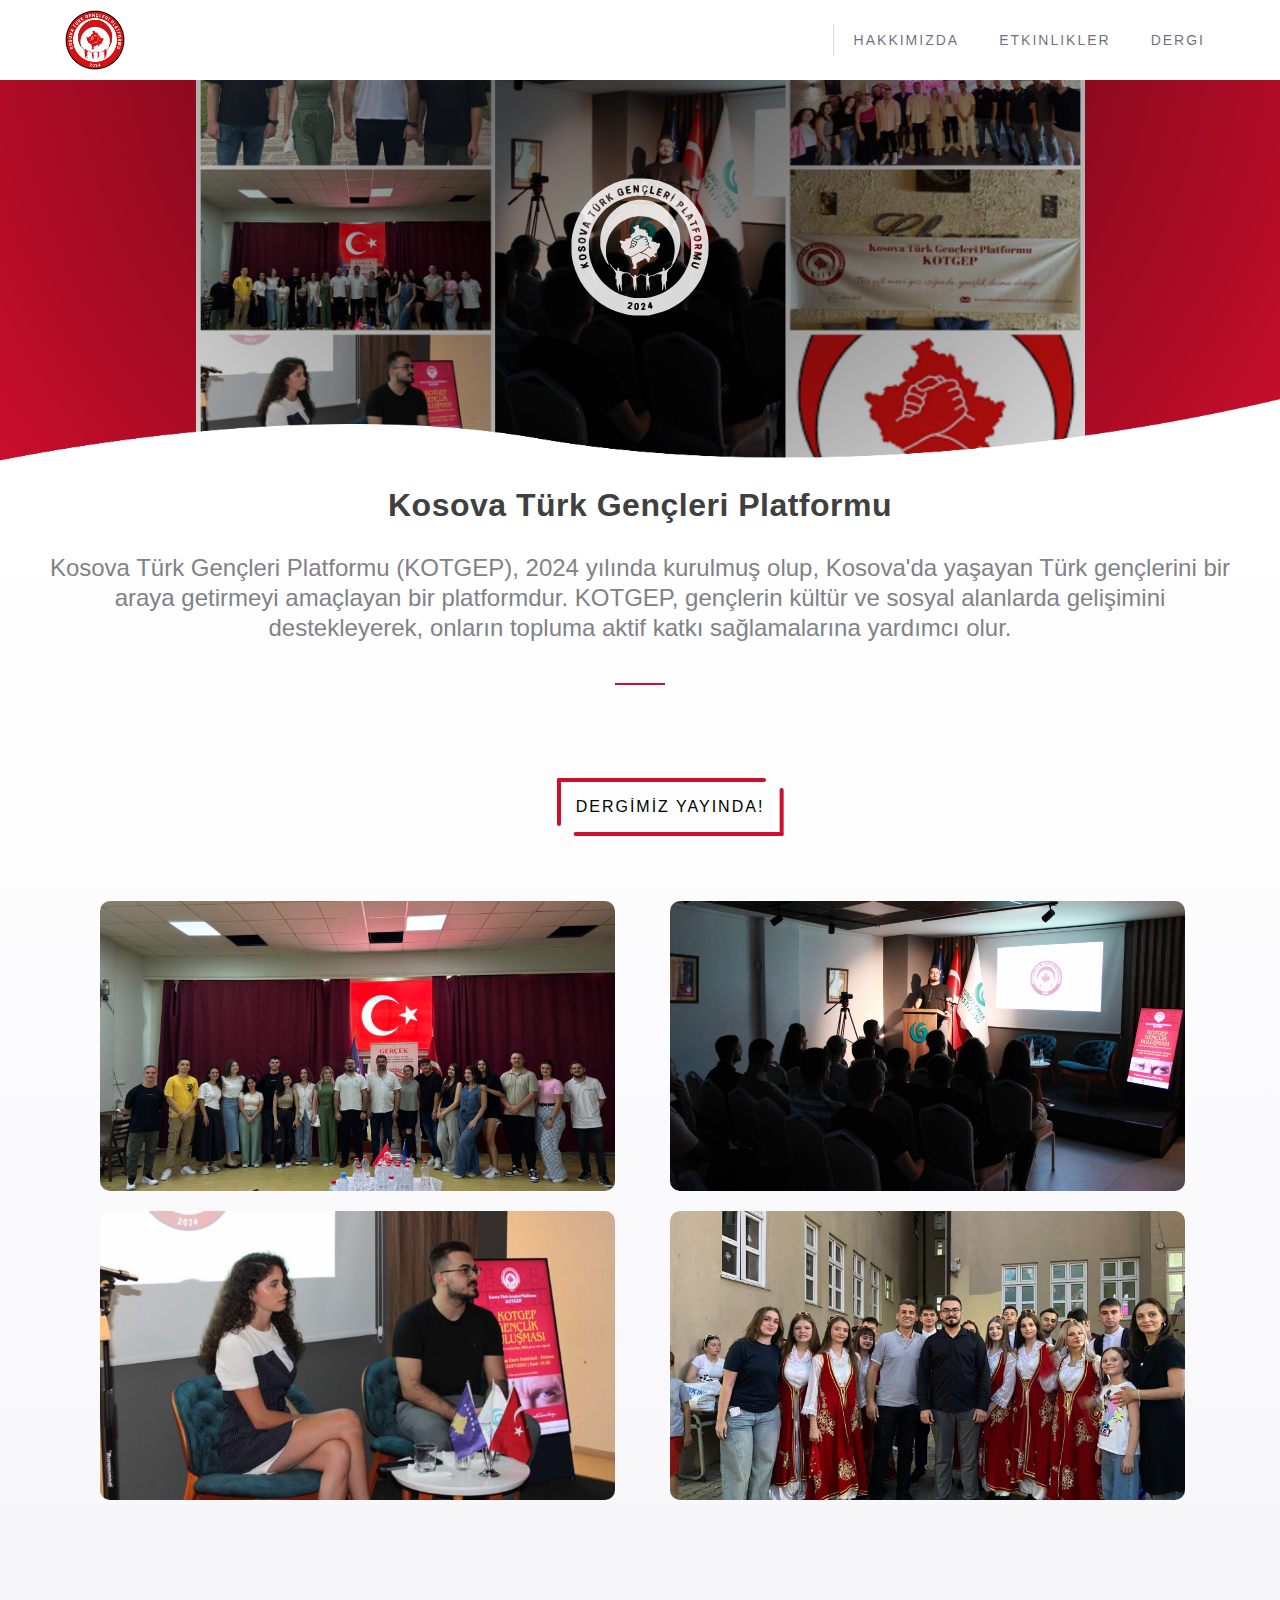
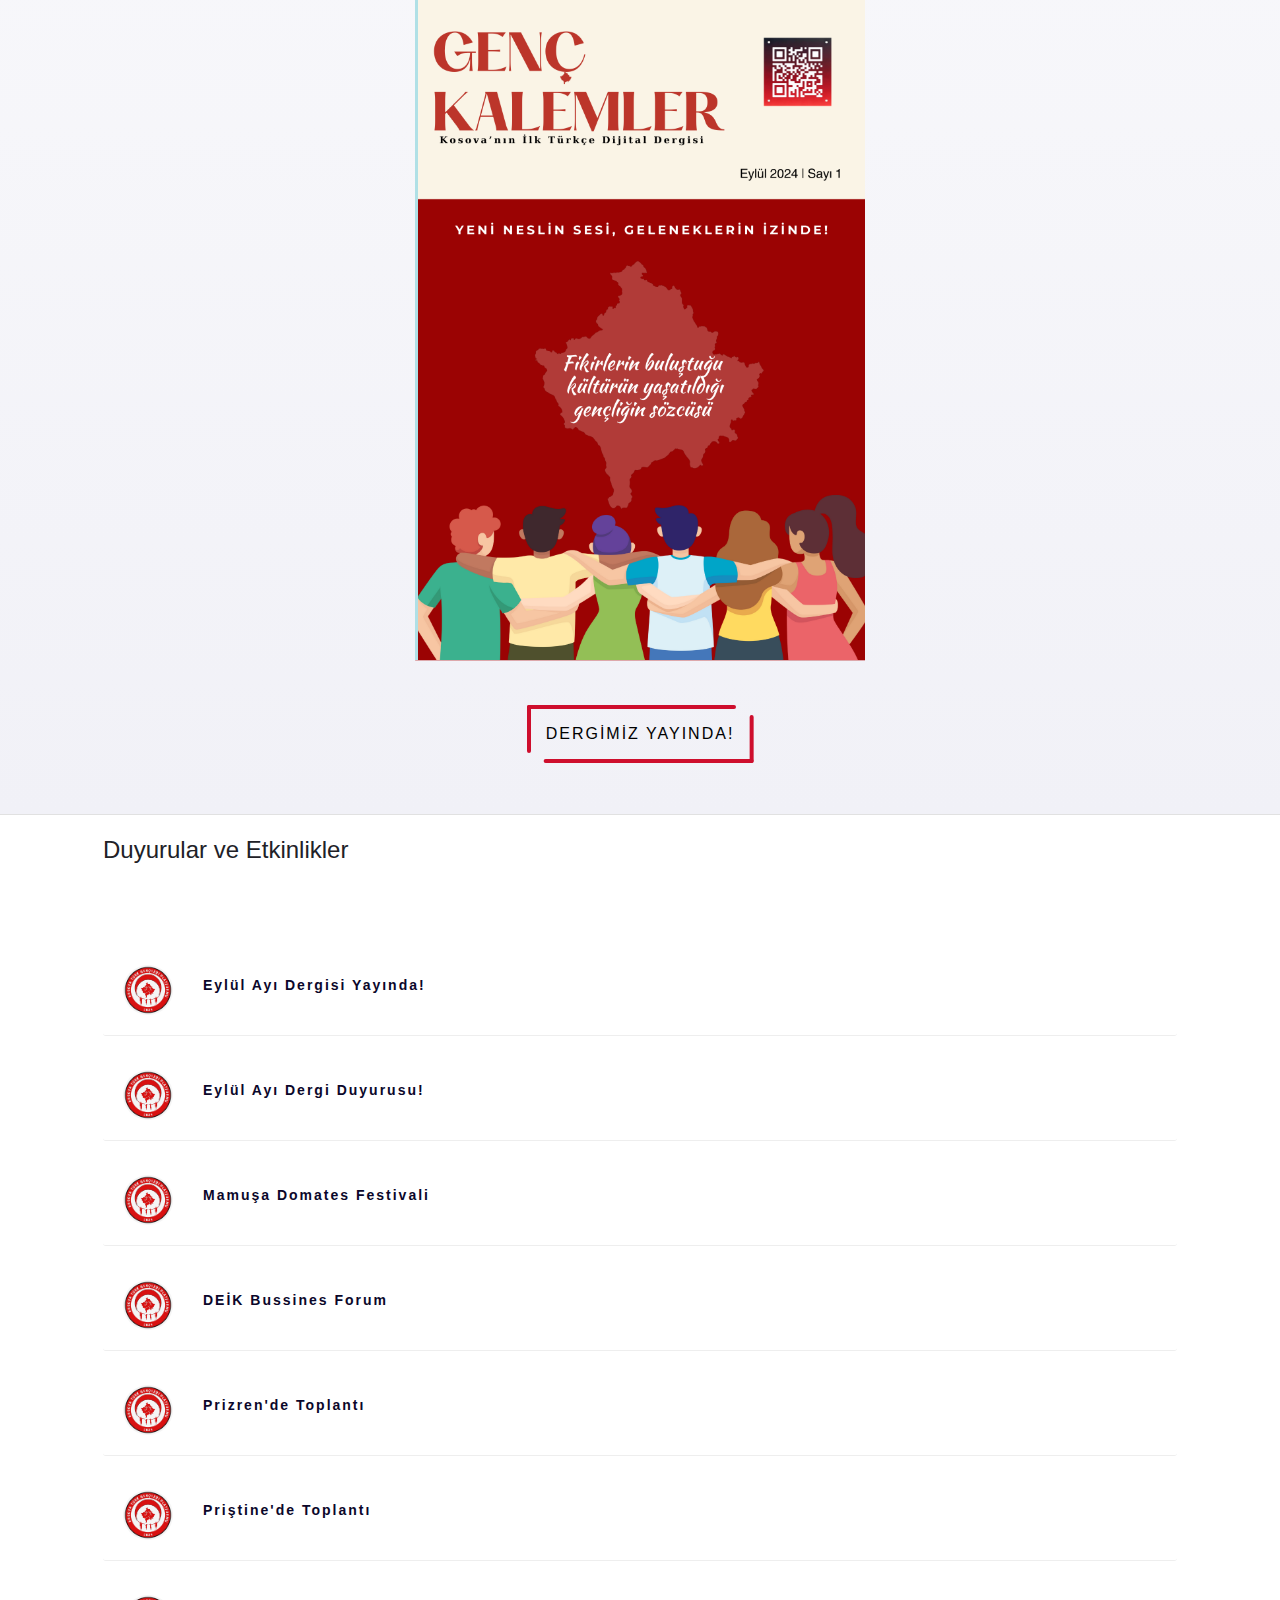
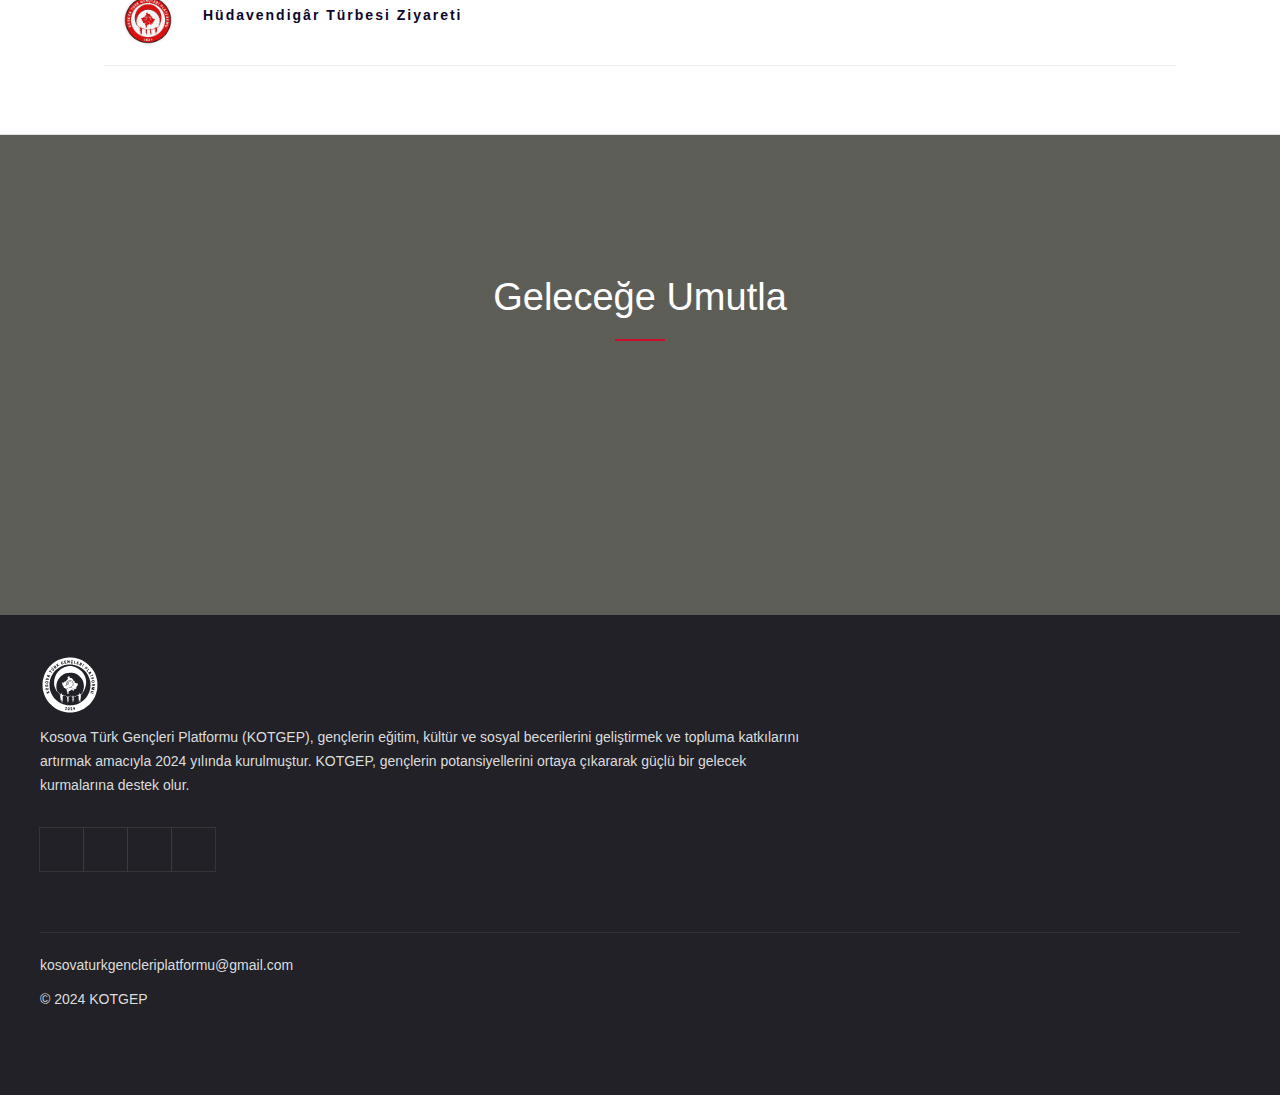
==== commit 7a8c908d: "Dosyalar güncellendi ve anasayfaya dergi eklendi" ====
--- a/index.html
+++ b/index.html
@@ -4,6 +4,11 @@
   <head>
     <meta charset="utf-8" />
     <title>KOTGEP</title>
+    <meta property="og:url" content="https://www.kotgep.com">
+    <meta property="og:image" content="https://www.kotgep.com/images/logo.png">
+    <meta property="og:image:type" content="image/png">
+     <meta property="og:image:width" content="1200">
+    <meta property="og:image:height" content="630">
     <meta content="Kosova Türk Gençleri Platformu." name="description" />
     <meta content="KOTGEP:  Bir çift mavi göz ışığında" property="og:title" />
     <meta content="Geleceğe Daima Umutla" property="og:description" />
@@ -32,8 +37,8 @@
         n.className += t + "js", ("ontouchstart" in o || o.DocumentTouch && c instanceof DocumentTouch) && (n.className += t + "touch")
       }(window, document);
     </script>
-      <link href="./image/kotgep-20240730-0001_1_-removebg-preview.png" rel="shortcut icon" type="image/x-icon" />
-      <link href="./image/kotgep-20240730-0001_1_-removebg-preview.png" rel="apple-touch-icon" />
+      <link href="./image/logo.png" rel="shortcut icon" type="image/x-icon" />
+      <link href="./image/logo.png" rel="apple-touch-icon" />
     <!-- Google Tag Manager -->
     <script>
       (function(w, d, s, l, i) {
@@ -67,7 +72,7 @@
           <div class="container-flex">
             <a href="index.html" aria-current="page" class="w-nav-brand w--current" style="display: flex; align-items: center;">
               <!-- <img src="https://assets-global.website-files.com/5dd045daedfe6a998d672d1d/5dd05a74ef6ed9efe9b8036e_logomark-2-colorArtboard 1.png" width="250" sizes="(max-width: 479px) 100vw, 250px" srcset="https://assets-global.website-files.com/5dd045daedfe6a998d672d1d/5dd05a74ef6ed9efe9b8036e_logomark-2-colorArtboard%201-p-500.png 500w, https://assets-global.website-files.com/5dd045daedfe6a998d672d1d/5dd05a74ef6ed9efe9b8036e_logomark-2-colorArtboard%201-p-800.png 800w, https://assets-global.website-files.com/5dd045daedfe6a998d672d1d/5dd05a74ef6ed9efe9b8036e_logomark-2-colorArtboard%201.png 1357w" alt="" /> -->
-              <img src="./image/kotgep-20240730-0001_1_-removebg-preview.png"  width="250" sizes="(max-width: 479px) 100vw, 250px" srcset="./image/kotgep-20240730-0001_1_-removebg-preview.png 500w, ./image/kotgep-20240730-0001_1_-removebg-preview.png 800w, ./image/kotgep-20240730-0001_1_-removebg-preview.png 1357w" style="width: 80px; padding: 8px;" alt=""/>
+              <img src="./image/logo.png"  width="250" sizes="(max-width: 479px) 100vw, 250px" srcset="./image/logo.png 500w, ./image/logo.png 800w, ./image/logo.png 1357w" style="width: 80px; padding: 8px;" alt=""/>
             </a>
             <a href="index.html" aria-current="page" class="w-nav-brand w--current mid-text" style=" align-items: center; font-size: 1.2rem;">
               KOTGEP
@@ -174,10 +179,325 @@
               </div>
             </div>
           </div>
-          <video controls style="max-width: 100%;" id="video" poster="poster-image.jpg" muted>
+          <!-- <video controls style="max-width: 100%;" id="video" poster="poster-image.jpg" muted>
             <source src="./videos/introduction/Video.mp4" type="video/mp4">
             Tarayıcınız video etiketini desteklemiyor.
-          </video>
+          </video> -->
+          <div class="container w-container dergi-con" style="margin-top: 5rem; margin-bottom: 3rem;">
+            <div class="pc">
+              <!-- Previous Button -->
+              <button id="prev-btn">
+                  <i class="fa-solid fa-circle-arrow-left"></i>
+              </button>
+      
+      
+              <!-- Book -->
+    
+              <div id="book" class="book">
+                  <!-- Paper 1 -->
+                  <div id="p1" class="paper">
+                      <div class="front">
+                          <div id="f1" class="front-content">
+                              
+                          </div>
+                      </div>
+                      <div class="back">
+                          <div id="b1" class="back-content">
+      
+                          </div>
+                      </div>
+                  </div>
+                  <!-- Paper 2 -->
+                  <div id="p2" class="paper">
+                      <div class="front">
+                          <div id="f2" class="front-content">
+      
+                          </div>
+                      </div>
+                      <div class="back">
+                          <div id="b2" class="back-content">
+      
+                          </div>
+                      </div>
+                  </div>
+                  <!-- Paper 3 -->
+                  <div id="p3" class="paper">
+                      <div class="front">
+                          <div id="f3" class="front-content">
+      
+                          </div>
+                      </div>
+                      <div class="back">
+                          <div id="b3" class="back-content">
+      
+                          </div>
+                      </div>
+                  </div>
+                  <!-- Paper 4 -->
+                  <div id="p4" class="paper">
+                      <div class="front">
+                          <div id="f4" class="front-content">
+      
+                          </div>
+                      </div>
+                      <div class="back">
+                          <div id="b4" class="back-content">
+      
+                          </div>
+                      </div>
+                  </div>
+                  <!-- Paper 5 -->
+                  <div id="p5" class="paper">
+                      <div class="front">
+                          <div id="f5" class="front-content">
+      
+                          </div>
+                      </div>
+                      <div class="back">
+                          <div id="b5" class="back-content">
+      
+                          </div>
+                      </div>
+                  </div>
+                  <!-- Paper 6 -->
+                  <div id="p6" class="paper">
+                      <div class="front">
+                          <div id="f6" class="front-content">
+      
+                          </div>
+                      </div>
+                      <div class="back">
+                          <div id="b6" class="back-content">
+      
+                          </div>
+                      </div>
+                  </div>
+                  <!-- Paper 7 -->
+                  <div id="p7" class="paper">
+                      <div class="front">
+                          <div id="f7" class="front-content">
+      
+                          </div>
+                      </div>
+                      <div class="back">
+                          <div id="b7" class="back-content">
+      
+                          </div>
+                      </div>
+                  </div>
+                  <!-- Paper 8 -->
+                  <div id="p8" class="paper">
+                      <div class="front">
+                          <div id="f8" class="front-content">
+      
+                          </div>
+                      </div>
+                      <div class="back">
+                          <div id="b8" class="back-content">
+      
+                          </div>
+                      </div>
+                  </div>
+                  <!-- Paper 9 -->
+                  <div id="p9" class="paper">
+                      <div class="front">
+                          <div id="f9" class="front-content">
+      
+                          </div>
+                      </div>
+                      <div class="back">
+                          <div id="b9" class="back-content">
+      
+                          </div>
+                      </div>
+                  </div>
+                  <!-- Paper 10 -->
+                  <div id="p10" class="paper">
+                      <div class="front">
+                          <div id="f10" class="front-content">
+      
+                          </div>
+                      </div>
+                      <div class="back">
+                          <div id="b10" class="back-content">
+      
+                          </div>
+                      </div>
+                  </div>
+                  <!-- Paper 11 -->
+                  <div id="p11" class="paper">
+                      <div class="front">
+                          <div id="f11" class="front-content">
+      
+                          </div>
+                      </div>
+                      <div class="back">
+                          <div id="b11" class="back-content">
+      
+                          </div>
+                      </div>
+                  </div>
+                  <!-- Paper 12 -->
+                  <div id="p12" class="paper">
+                      <div class="front">
+                          <div id="f12" class="front-content">
+      
+                          </div>
+                      </div>
+                      <div class="back">
+                          <div id="b12" class="back-content">
+      
+                          </div>
+                      </div>
+                  </div>
+                  <!-- Paper 13 -->
+                  <div id="p13" class="paper">
+                      <div class="front">
+                          <div id="f13" class="front-content">
+      
+                          </div>
+                      </div>
+                      <div class="back">
+                          <div id="b13" class="back-content">
+      
+                          </div>
+                      </div>
+                  </div>
+                  <!-- Paper 14 -->
+                  <div id="p14" class="paper">
+                      <div class="front">
+                          <div id="f14" class="front-content">
+      
+                          </div>
+                      </div>
+                      <div class="back">
+                          <div id="b14" class="back-content">
+      
+                          </div>
+                      </div>
+                  </div>
+                  <!-- Paper 15 -->
+                  <div id="p15" class="paper">
+                      <div class="front">
+                          <div id="f15" class="front-content">
+      
+                          </div>
+                      </div>
+                      <div class="back">
+                          <div id="b15" class="back-content">
+      
+                          </div>
+                      </div>
+                  </div>
+                  <!-- Paper 16 -->
+                  <div id="p16" class="paper">
+                      <div class="front">
+                          <div id="f16" class="front-content">
+      
+                          </div>
+                      </div>
+                      <div class="back">
+                          <div id="b16" class="back-content">
+      
+                          </div>
+                      </div>
+                  </div>
+                  <!-- Paper 17 -->
+                  <div id="p17" class="paper">
+                      <div class="front">
+                          <div id="f17" class="front-content">
+      
+                          </div>
+                      </div>
+                      <div class="back">
+                          <div id="b17" class="back-content">
+      
+                          </div>
+                      </div>
+                  </div>
+                  <!-- Paper 18 -->
+                  <div id="p18" class="paper">
+                    <div class="front">
+                        <div id="f18" class="front-content">
+    
+                        </div>
+                    </div>
+                    <div class="back">
+                        <div id="b18" class="back-content">
+    
+                        </div>
+                    </div>
+                  </div>
+                  <!-- Paper 19 -->
+                  <div id="p19" class="paper">
+                    <div class="front">
+                        <div id="f19" class="front-content">
+    
+                        </div>
+                    </div>
+                    <div class="back">
+                        <div id="b19" class="back-content">
+    
+                        </div>
+                    </div>
+                  </div>
+                  <!-- Paper 20 -->
+                  <div id="p20" class="paper">
+                    <div class="front">
+                        <div id="f20" class="front-content">
+    
+                        </div>
+                    </div>
+                    <div class="back">
+                        <div id="b20" class="back-content">
+    
+                        </div>
+                    </div>
+                  </div>
+                  <!-- Paper 21 -->
+                  <div id="p21" class="paper">
+                    <div class="front">
+                        <div id="f21" class="front-content">
+    
+                        </div>
+                    </div>
+                    <div class="back">
+                        <div id="b21" class="back-content">
+    
+                        </div>
+                    </div>
+                  </div>
+              
+              </div>
+              
+      
+              <!-- Next Button -->
+              <button id="next-btn">
+                  <i class="fa-solid fa-circle-arrow-right"></i>
+              </button>
+          </div>
+          <div style="display:flex;">
+          <button id="prev-btn-m">
+              <i class="fa-solid fa-circle-arrow-left"></i>
+          </button>
+          <button id="next-btn-m">
+                  <i class="fa-solid fa-circle-arrow-right"></i>
+          </button>
+          </div>
+          <div class="pdf-section">
+            <a href="./dergi.html">DERGİMİZ Yayında!
+              <div class="hero-corner hero-corner-top-left">
+                <div class="benefit-line-1"></div>
+                <div class="benefit-line-2"></div>
+              </div>
+              <div class="hero-corner hero-corner-bottom-right">
+                <div class="benefit-line-1"></div>
+                <div class="benefit-line-2"></div>
+              </div>
+            </a>
+            
+          </div>
+          </div>
       </div>
       </div>
       <div class="section gray perfect-pixel">
@@ -223,7 +543,7 @@
                           <a href="./dergi.html" onclick="numal(3)" class="etkinlik-link">
                             <div class="list-div w-inline-block w-clearfix">
                               <div class="list-thumbnail">
-                                <img src="./image/kotgep-20240730-0001_1_-removebg-preview.png" alt="" />
+                                <img src="./image/logo.png" alt="" />
                               </div>
                               <h5>Eylül Ayı Dergisi Yayında!</h5>
                             </div>
@@ -233,7 +553,7 @@
                           <a href="./duyuru.html" onclick="numal(3)" class="etkinlik-link">
                             <div class="list-div w-inline-block w-clearfix">
                               <div class="list-thumbnail">
-                                <img src="./image/kotgep-20240730-0001_1_-removebg-preview.png" alt="" />
+                                <img src="./image/logo.png" alt="" />
                               </div>
                               <h5>Eylül Ayı Dergi Duyurusu!</h5>
                             </div>
@@ -244,7 +564,7 @@
                           <a href="./detay.html" onclick="numal(5)" class="etkinlik-link">
                             <div class="list-div w-inline-block w-clearfix">
                               <div class="list-thumbnail">
-                                <img src="./image/kotgep-20240730-0001_1_-removebg-preview.png" alt="" />
+                                <img src="./image/logo.png" alt="" />
                               </div>
                               <h5>Mamuşa Domates Festivali</h5>
                             </div>
@@ -255,7 +575,7 @@
                           <a href="./detay.html" onclick="numal(4)" class="etkinlik-link">
                             <div class="list-div w-inline-block w-clearfix">
                               <div class="list-thumbnail">
-                                <img src="./image/kotgep-20240730-0001_1_-removebg-preview.png" alt="" />
+                                <img src="./image/logo.png" alt="" />
                               </div>
                               <h5>DEİK Bussines Forum</h5>
                             </div>
@@ -266,7 +586,7 @@
                           <a href="./detay.html" onclick="numal(3)" class="etkinlik-link">
                             <div class="list-div w-inline-block w-clearfix">
                               <div class="list-thumbnail">
-                                <img src="./image/kotgep-20240730-0001_1_-removebg-preview.png" alt="" />
+                                <img src="./image/logo.png" alt="" />
                               </div>
                               <h5> Prizren'de Toplantı</h5>
                             </div>
@@ -277,7 +597,7 @@
                           <a href="./detay.html" onclick="numal(2)" class="etkinlik-link">
                             <div class="list-div w-inline-block w-clearfix">
                               <div class="list-thumbnail">
-                                <img src="./image/kotgep-20240730-0001_1_-removebg-preview.png" alt="" />
+                                <img src="./image/logo.png" alt="" />
                               </div>
                               <h5>Priştine'de Toplantı</h5>
                             </div>
@@ -288,7 +608,7 @@
                           <a href="./detay.html" onclick="numal(1)" class="etkinlik-link">
                             <div class="list-div w-inline-block w-clearfix">
                               <div class="list-thumbnail">
-                                <img src="./image/kotgep-20240730-0001_1_-removebg-preview.png" alt="" />
+                                <img src="./image/logo.png" alt="" />
                               </div>
                               <h5>Hüdavendigâr Türbesi Ziyareti</h5>
                             </div>
@@ -1209,6 +1529,7 @@
     </div>
     <script src="./js/etkinliks.js"></script>
     <script src=".//js/video.js"></script>
+    <script src="./js/dergi.js"></script>
     <script src="https://d3e54v103j8qbb.cloudfront.net/js/jquery-3.5.1.min.dc5e7f18c8.js?site=5dd045daedfe6a998d672d1d" type="text/javascript" integrity="sha256-9/aliU8dGd2tb6OSsuzixeV4y/faTqgFtohetphbbj0=" crossorigin="anonymous"></script>
     <script src="https://assets-global.website-files.com/5dd045daedfe6a998d672d1d/js/webflow.89e5d8824.js" type="text/javascript"></script>
   </body>
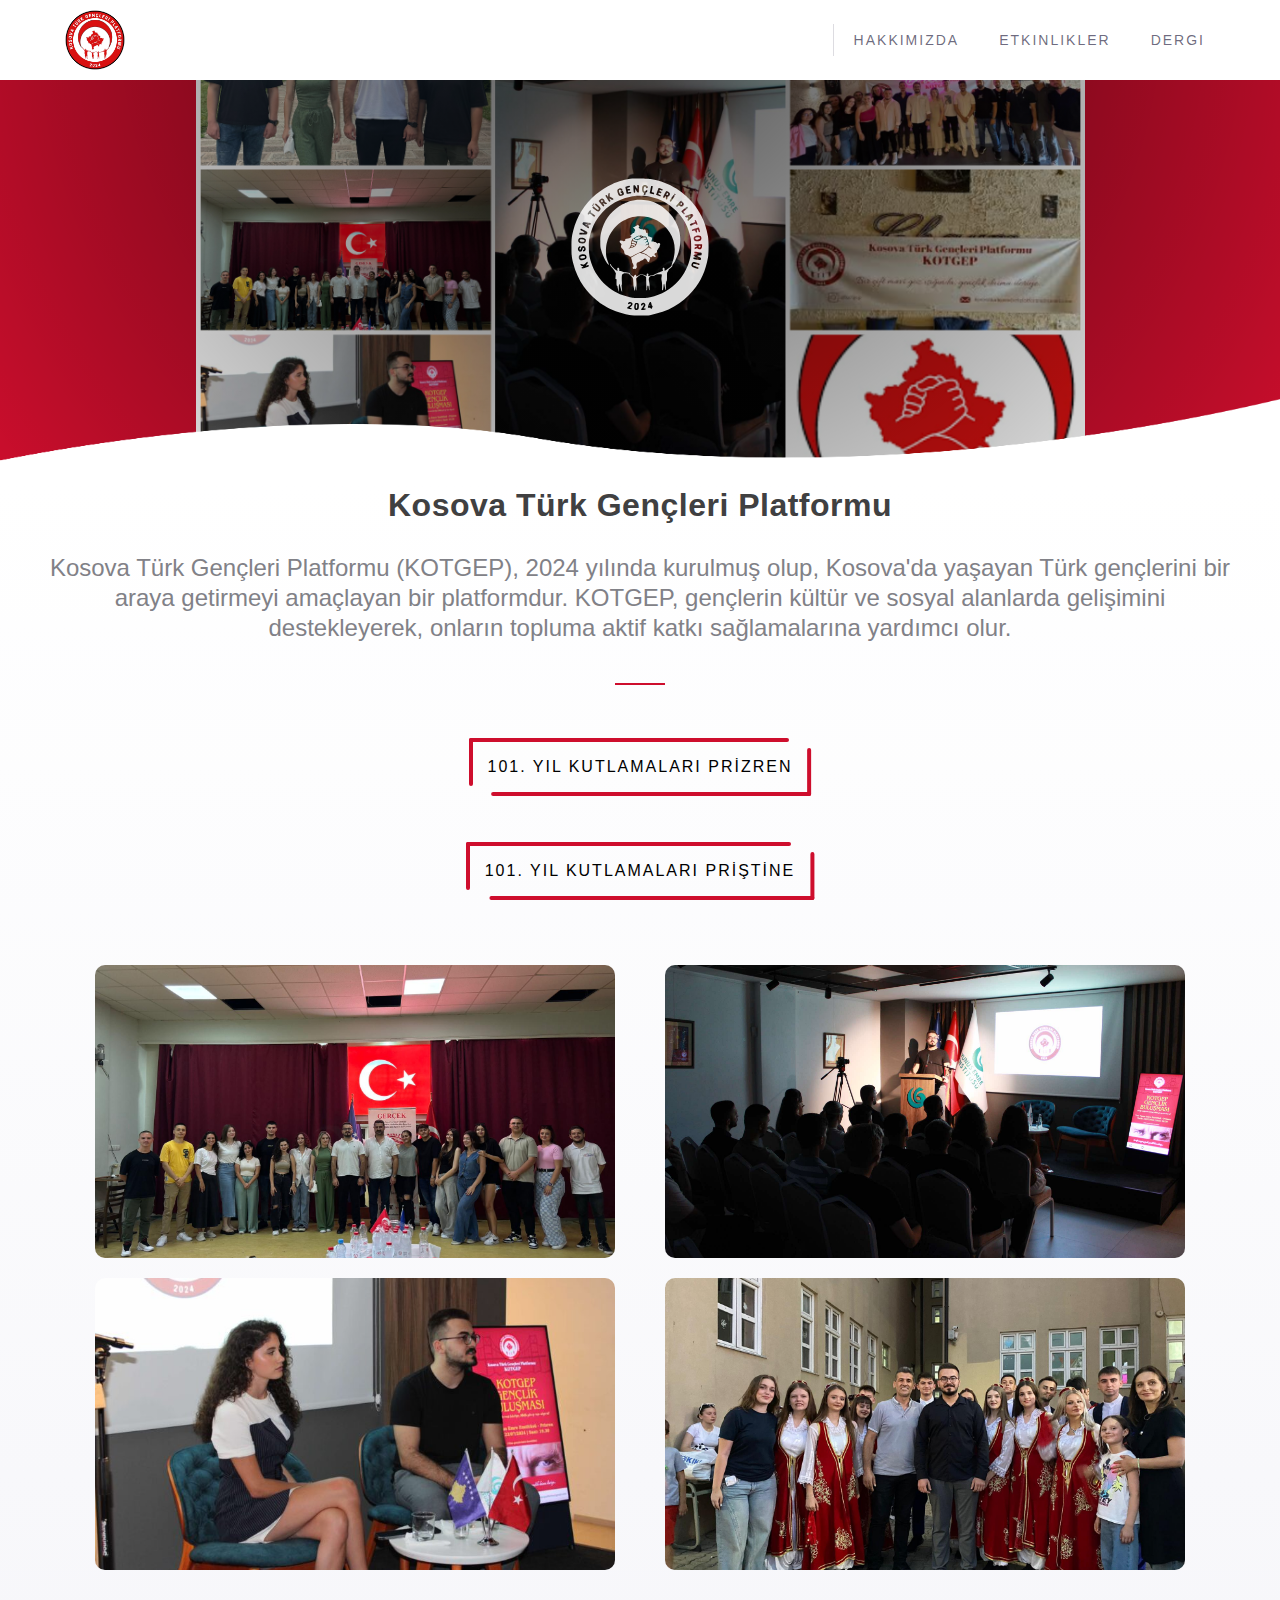
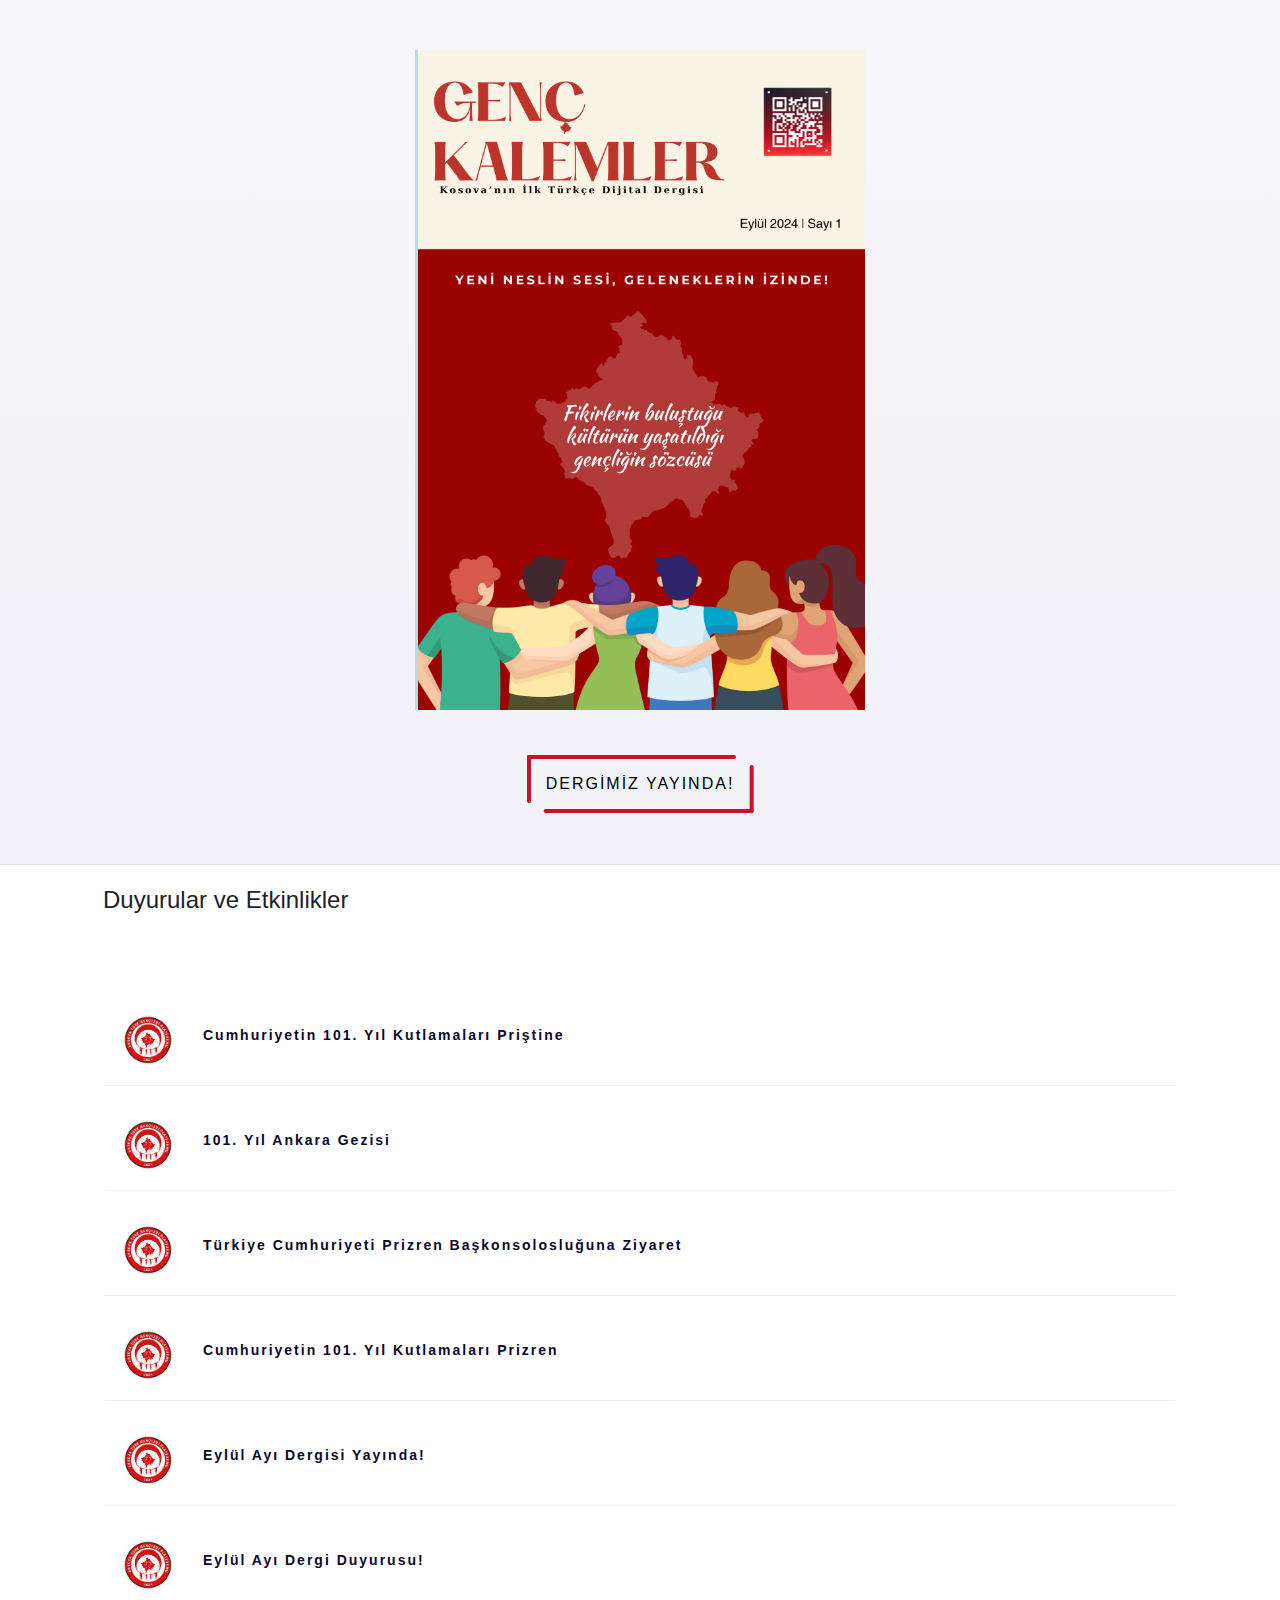
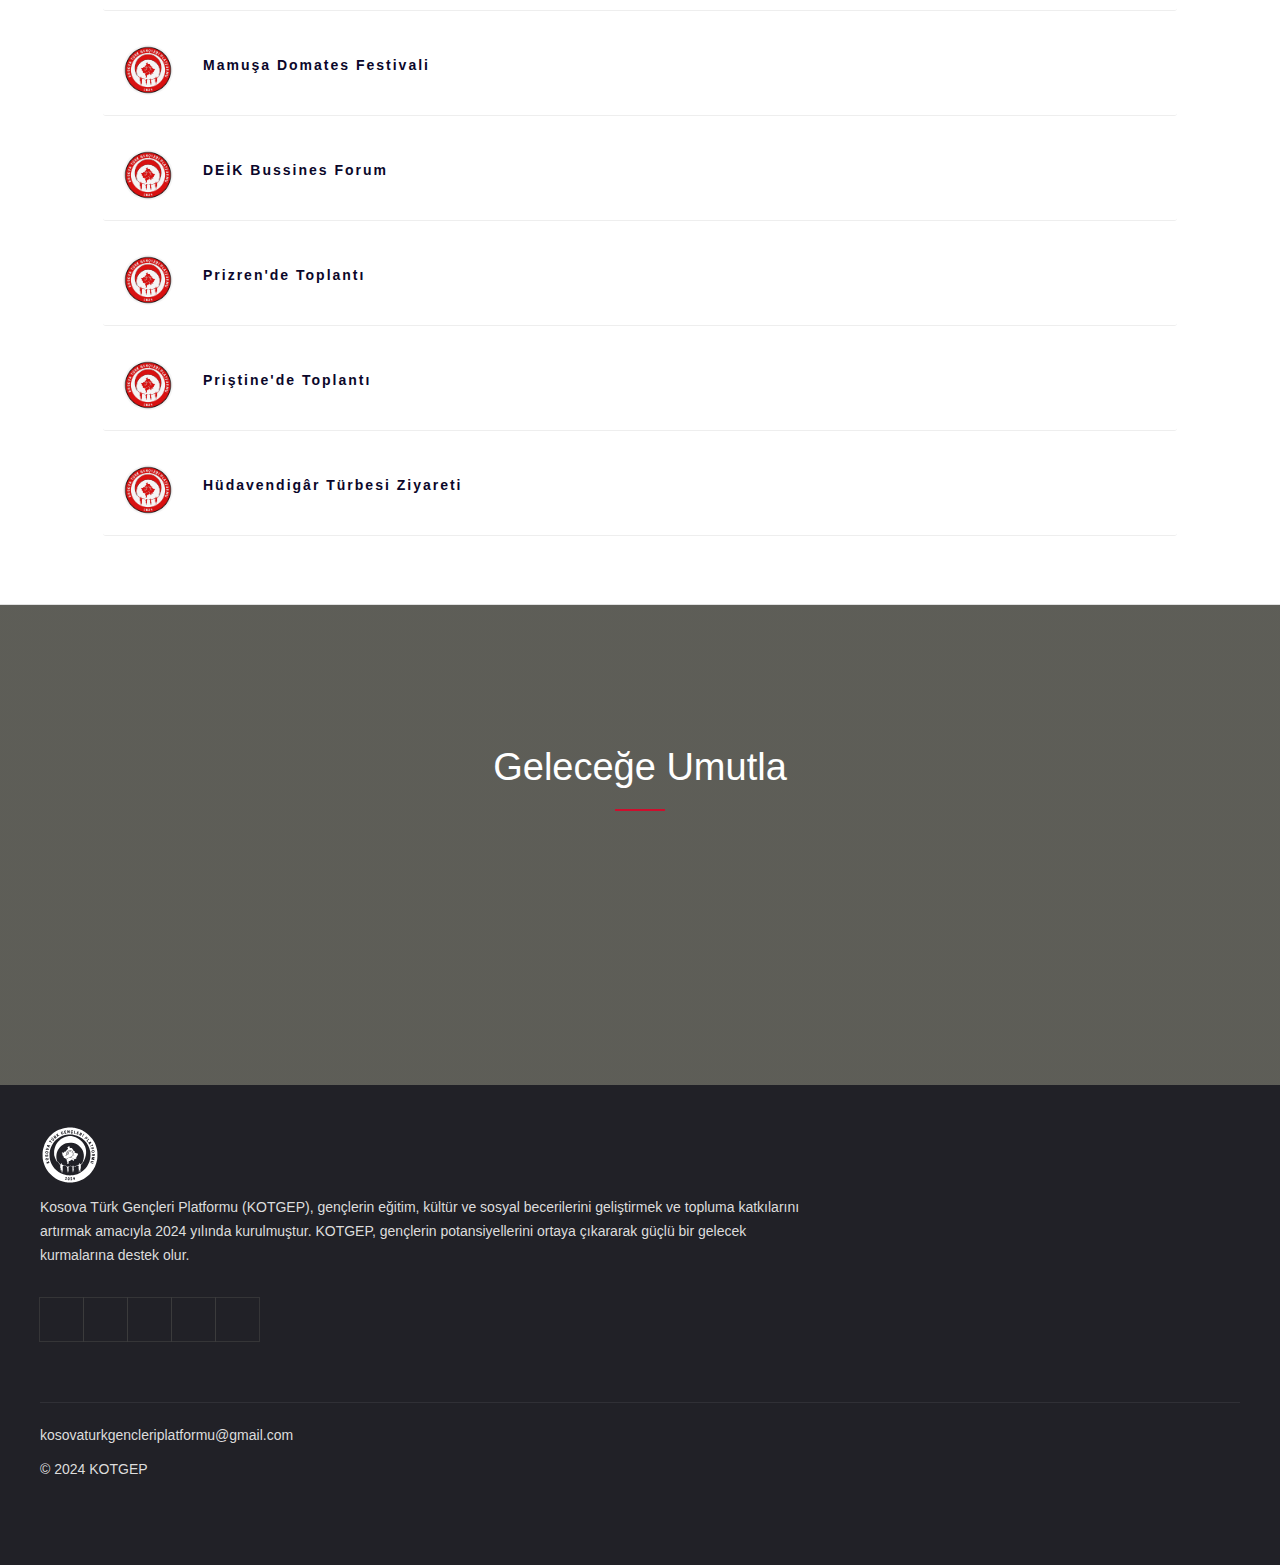
==== commit ce2a6b39: "Version 2.0" ====
--- a/index.html
+++ b/index.html
@@ -66,6 +66,12 @@
       </noscript>
       <!-- End Google Tag Manager (noscript) -->
     </div>
+    <body>
+      <!-- Preloader -->
+      <div id="preloader">
+        <div class="loader"></div>
+      </div>
+      <!-- Preloader Close -->
     <div class="page-content">
       <div class="navigation-wrapper">
         <div data-collapse="medium" data-animation="default" data-duration="400" data-easing="ease" data-easing2="ease" role="banner" class="navbar-3 w-nav">
@@ -145,8 +151,8 @@
           </div>
           <div class="c02">
             <div class="c02_container">
-              <div class="pdf-section" style="margin-bottom: 3rem;">
-                <a href="./dergi.html">DERGİMİZ Yayında!
+              <div class="pdf-section" style="margin-bottom: 0.25rem;">
+                <a href="./yarisma.html">101. Yıl Kutlamaları Prİzren
                   <div class="hero-corner hero-corner-top-left">
                     <div class="benefit-line-1"></div>
                     <div class="benefit-line-2"></div>
@@ -156,7 +162,18 @@
                     <div class="benefit-line-2"></div>
                   </div>
                 </a>
-                
+              </div>
+              <div class="pdf-section" style="margin-bottom: 3rem;">
+                <a href="./pristine-cumhuriyet-bayrami.html">101. Yıl Kutlamaları Prİştİne
+                  <div class="hero-corner hero-corner-top-left">
+                    <div class="benefit-line-1"></div>
+                    <div class="benefit-line-2"></div>
+                  </div>
+                  <div class="hero-corner hero-corner-bottom-right">
+                    <div class="benefit-line-1"></div>
+                    <div class="benefit-line-2"></div>
+                  </div>
+                </a>
               </div>
               <div class="c02_block_image w-inline-block">
                 <h3 class="heading-3 epiheading">Latest Episode</h3>
@@ -540,6 +557,46 @@
                     <div class="w-dyn-list">
                       <div role="list" class="w-dyn-items">
                         <div role="listitem" class="collection-item w-dyn-item">
+                          <a href="/pristine-cumhuriyet-bayrami.html" onclick="numal(6)" class="etkinlik-link">
+                            <div class="list-div w-inline-block w-clearfix">
+                              <div class="list-thumbnail">
+                                <img src="./image/logo.png" alt="" />
+                              </div>
+                              <h5>Cumhuriyetin 101. Yıl Kutlamaları Priştine</h5>
+                            </div>
+                          </a>
+                        </div>
+                        <div role="listitem" class="collection-item w-dyn-item">
+                          <a href="/gezi.html" onclick="numal(6)" class="etkinlik-link">
+                            <div class="list-div w-inline-block w-clearfix">
+                              <div class="list-thumbnail">
+                                <img src="./image/logo.png" alt="" />
+                              </div>
+                              <h5>101. Yıl Ankara Gezisi</h5>
+                            </div>
+                          </a>
+                        </div>
+                        <div role="listitem" class="collection-item w-dyn-item">
+                          <a href="./detay.html?id=6" onclick="numal(6)" class="etkinlik-link">
+                            <div class="list-div w-inline-block w-clearfix">
+                              <div class="list-thumbnail">
+                                <img src="./image/logo.png" alt="" />
+                              </div>
+                              <h5>Türkiye Cumhuriyeti Prizren Başkonsolosluğuna Ziyaret</h5>
+                            </div>
+                          </a>
+                        </div>
+                        <div role="listitem" class="collection-item w-dyn-item">
+                          <a href="./yarisma.html" onclick="numal(3)" class="etkinlik-link">
+                            <div class="list-div w-inline-block w-clearfix">
+                              <div class="list-thumbnail">
+                                <img src="./image/logo.png" alt="" />
+                              </div>
+                              <h5>Cumhuriyetin 101. Yıl Kutlamaları Prizren</h5>
+                            </div>
+                          </a>
+                        </div>
+                        <div role="listitem" class="collection-item w-dyn-item">
                           <a href="./dergi.html" onclick="numal(3)" class="etkinlik-link">
                             <div class="list-div w-inline-block w-clearfix">
                               <div class="list-thumbnail">
@@ -561,7 +618,7 @@
                         </div>
 
                         <div role="listitem" class="collection-item w-dyn-item">
-                          <a href="./detay.html" onclick="numal(5)" class="etkinlik-link">
+                          <a href="./detay.html?id=5" onclick="numal(5)" class="etkinlik-link">
                             <div class="list-div w-inline-block w-clearfix">
                               <div class="list-thumbnail">
                                 <img src="./image/logo.png" alt="" />
@@ -572,7 +629,7 @@
                         </div>
 
                         <div role="listitem" class="collection-item w-dyn-item">
-                          <a href="./detay.html" onclick="numal(4)" class="etkinlik-link">
+                          <a href="./detay.html?id=4" onclick="numal(4)" class="etkinlik-link">
                             <div class="list-div w-inline-block w-clearfix">
                               <div class="list-thumbnail">
                                 <img src="./image/logo.png" alt="" />
@@ -583,7 +640,7 @@
                         </div>
 
                         <div role="listitem" class="collection-item w-dyn-item">
-                          <a href="./detay.html" onclick="numal(3)" class="etkinlik-link">
+                          <a href="./detay.html?id=3" onclick="numal(3)" class="etkinlik-link">
                             <div class="list-div w-inline-block w-clearfix">
                               <div class="list-thumbnail">
                                 <img src="./image/logo.png" alt="" />
@@ -594,7 +651,7 @@
                         </div>
 
                         <div role="listitem" class="collection-item w-dyn-item">
-                          <a href="./detay.html" onclick="numal(2)" class="etkinlik-link">
+                          <a href="./detay.html?id=2" onclick="numal(2)" class="etkinlik-link">
                             <div class="list-div w-inline-block w-clearfix">
                               <div class="list-thumbnail">
                                 <img src="./image/logo.png" alt="" />
@@ -605,7 +662,7 @@
                         </div>
 
                         <div role="listitem" class="collection-item w-dyn-item">
-                          <a href="./detay.html" onclick="numal(1)" class="etkinlik-link">
+                          <a href="./detay.html?id=1" onclick="numal(1)" class="etkinlik-link">
                             <div class="list-div w-inline-block w-clearfix">
                               <div class="list-thumbnail">
                                 <img src="./image/logo.png" alt="" />
@@ -614,7 +671,7 @@
                             </div>
                           </a>
                         </div>
-
+                        </div>
                       </div>
                     </div>
                   </div>
@@ -750,91 +807,6 @@
                             <div style="background-image:url(_https_/assets-global.website-files.com/5dd045daedfe6a3943672d23/5f6e58e508e58c4c1f3e1840_Podcast%20Logo%20-%20RR%20(for%20the%20website.html).svg" )" class="event-date"></div>
                             <div class="event-content">
                               <h2 class="list-heading podcastheading">Voice of the Customer Pt 5</h2>
-                              <div class="icons-wrapper w-hidden-tiny">
-                                <div class="icons-content">
-                                  <p class="icons-title w-dyn-bind-empty"></p>
-                                </div>
-                                <div class="icons-content">
-                                  <p class="icons-title w-dyn-bind-empty"></p>
-                                </div>
-                              </div>
-                            </div>
-                            <div class="features-small-line in-courses"></div>
-                          </a>
-                        </div>
-                        <div role="listitem" class="collection-item-2 w-dyn-item">
-                          <a href="podcasts/voice-of-the-customer-pt-4.html" class="event-wrapper w-inline-block">
-                            <div style="background-image:url(_https_/assets-global.website-files.com/5dd045daedfe6a3943672d23/5f6e58e508e58c4c1f3e1840_Podcast%20Logo%20-%20RR%20(for%20the%20website.html).svg" )" class="event-date"></div>
-                            <div class="event-content">
-                              <h2 class="list-heading podcastheading">Voice of the Customer Pt 4</h2>
-                              <div class="icons-wrapper w-hidden-tiny">
-                                <div class="icons-content">
-                                  <p class="icons-title w-dyn-bind-empty"></p>
-                                </div>
-                                <div class="icons-content">
-                                  <p class="icons-title w-dyn-bind-empty"></p>
-                                </div>
-                              </div>
-                            </div>
-                            <div class="features-small-line in-courses"></div>
-                          </a>
-                        </div>
-                        <div role="listitem" class="collection-item-2 w-dyn-item">
-                          <a href="podcasts/voice-of-the-customer-pt-3.html" class="event-wrapper w-inline-block">
-                            <div style="background-image:url(_https_/assets-global.website-files.com/5dd045daedfe6a3943672d23/5f6e58e508e58c4c1f3e1840_Podcast%20Logo%20-%20RR%20(for%20the%20website.html).svg" )" class="event-date"></div>
-                            <div class="event-content">
-                              <h2 class="list-heading podcastheading">Voice of the Customer Pt 3</h2>
-                              <div class="icons-wrapper w-hidden-tiny">
-                                <div class="icons-content">
-                                  <p class="icons-title w-dyn-bind-empty"></p>
-                                </div>
-                                <div class="icons-content">
-                                  <p class="icons-title w-dyn-bind-empty"></p>
-                                </div>
-                              </div>
-                            </div>
-                            <div class="features-small-line in-courses"></div>
-                          </a>
-                        </div>
-                        <div role="listitem" class="collection-item-2 w-dyn-item">
-                          <a href="podcasts/voice-of-the-customer-pt-2.html" class="event-wrapper w-inline-block">
-                            <div style="background-image:url(_https_/assets-global.website-files.com/5dd045daedfe6a3943672d23/5f6e58e508e58c4c1f3e1840_Podcast%20Logo%20-%20RR%20(for%20the%20website.html).svg" )" class="event-date"></div>
-                            <div class="event-content">
-                              <h2 class="list-heading podcastheading">Voice of the Customer Pt 2</h2>
-                              <div class="icons-wrapper w-hidden-tiny">
-                                <div class="icons-content">
-                                  <p class="icons-title w-dyn-bind-empty"></p>
-                                </div>
-                                <div class="icons-content">
-                                  <p class="icons-title w-dyn-bind-empty"></p>
-                                </div>
-                              </div>
-                            </div>
-                            <div class="features-small-line in-courses"></div>
-                          </a>
-                        </div>
-                        <div role="listitem" class="collection-item-2 w-dyn-item">
-                          <a href="podcasts/voice-of-the-customer-pt-1.html" class="event-wrapper w-inline-block">
-                            <div style="background-image:url(_https_/assets-global.website-files.com/5dd045daedfe6a3943672d23/5f6e58e508e58c4c1f3e1840_Podcast%20Logo%20-%20RR%20(for%20the%20website.html).svg" )" class="event-date"></div>
-                            <div class="event-content">
-                              <h2 class="list-heading podcastheading">Voice of the Customer Pt 1</h2>
-                              <div class="icons-wrapper w-hidden-tiny">
-                                <div class="icons-content">
-                                  <p class="icons-title w-dyn-bind-empty"></p>
-                                </div>
-                                <div class="icons-content">
-                                  <p class="icons-title w-dyn-bind-empty"></p>
-                                </div>
-                              </div>
-                            </div>
-                            <div class="features-small-line in-courses"></div>
-                          </a>
-                        </div>
-                        <div role="listitem" class="collection-item-2 w-dyn-item">
-                          <a href="podcasts/proven-ways-to-combat-procrastination-pt-2.html" class="event-wrapper w-inline-block">
-                            <div style="background-image:url(_https_/assets-global.website-files.com/5dd045daedfe6a3943672d23/5f6e58e508e58c4c1f3e1840_Podcast%20Logo%20-%20RR%20(for%20the%20website.html).svg" )" class="event-date"></div>
-                            <div class="event-content">
-                              <h2 class="list-heading podcastheading">Proven Ways to Combat Procrastination Pt 2</h2>
                               <div class="icons-wrapper w-hidden-tiny">
                                 <div class="icons-content">
                                   <p class="icons-title w-dyn-bind-empty"></p>
@@ -1506,6 +1478,9 @@
                     <a href="https://www.instagram.com/kotgep/" class="social-icon left w-inline-block">
                       <img src="https://assets-global.website-files.com/5dd045daedfe6a998d672d1d/5dd045daedfe6a05f2672d55_font-awesome_4-7-0_instagram_100_0_ffffff_none.png" width="15" alt="" />
                     </a>
+                    <a href="https://www.linkedin.com/company/kotgep?trk=public_profile_topcard-current-company" class="social-icon left w-inline-block"style="text-decoration: none;color: #fff; font-size: 18px;">
+                      <i class="fa-brands fa-linkedin"></i>
+                    </a>
                     <a href="mailto:kosovaturkgencleriplatformu@gmail.com" class="social-icon left w-inline-block" style="text-decoration: none;color: #fff; font-size: 15px;">
                       <i class="fa-solid fa-envelope"></i>
                     </a>
@@ -1527,6 +1502,9 @@
         </div>
       </div>
     </div>
+    <script src="https://ajax.googleapis.com/ajax/libs/jquery/3.6.0/jquery.min.js"></script>
+
+    <script src="./js/preloader.js"></script>
     <script src="./js/etkinliks.js"></script>
     <script src=".//js/video.js"></script>
     <script src="./js/dergi.js"></script>
--- a/css/css.css
+++ b/css/css.css
@@ -1,3 +1,8 @@
+@keyframes spin {
+  0% { transform: rotate(0deg); }
+  100% { transform: rotate(360deg); }
+}
+
 html {
     -ms-text-size-adjust: 100%;
     -webkit-text-size-adjust: 100%;
@@ -2763,20 +2768,30 @@
     position: absolute;
   }
   
-  .preloader {
-    z-index: 9999;
-    width: 100%;
-    height: 100%;
-    background-color: #fff;
+  #preloader {
+    position: fixed;
+    top: 0;
+    left: 0;
+    right: 0;
+    bottom: 0;
+    background-color: #fff; /* Arka plan rengi */
+    display: flex;
     justify-content: center;
     align-items: center;
-    display: none;
-    position: fixed;
-    top: 0;
-    bottom: 0;
-    left: 0;
-    right: 0;
-  }
+    z-index: 9999; /* Diğer tüm içeriklerin üzerinde görünmesi için */
+}
+  
+  /* Basit bir dönen yükleme animasyonu */
+  .loader {
+    border: 5px solid white; /* Dış halka */
+    border-radius: 50%;
+    border-top: 5px solid var(--brand-red); /* Üst halkanın rengi */
+    width: 130px;
+    height: 130px;
+    animation: spin 2s linear infinite;
+
+  }
+    
   
   .page-content {
     position: relative;
@@ -3047,6 +3062,80 @@
     line-height: 30px;
   }
   
+  /* Lokasyon */
+  .location{
+    padding-top: 20px;
+    padding-bottom: 20px;
+}
+.location_base{
+    margin-left: 20px;
+    margin-right: 20px;
+    top: 0%;
+    bottom: 0%;
+    left: 0%;
+    right: 0%;
+    border-radius: 1rem;
+}
+.base_base{
+    max-width: 1200px;
+    margin-left: auto;
+    margin-right: auto;
+    padding-left: 15px;
+    padding-right: 15px;
+}
+.base_base .header{
+    grid-column-gap: 100px;
+    border-bottom: 1px solid rgba(0,0,0);
+    justify-content: space-between;
+    padding-bottom: 50px;
+    display: flex
+}
+.location_cart{
+    width: 100%;
+    grid-column-gap: 30px;
+    grid-row-gap: 30px;
+    flex-direction: row;
+    grid-template-rows: auto;
+    grid-template-columns: 1fr 1fr;
+    grid-auto-columns: 1fr;
+    margin-top: 50px;
+    display: grid;
+}
+.info_cart{
+    width: 100%;
+    grid-row-gap: 40px;
+    border: 1px solid rgba(104, 122, 119, .3);
+    border-radius: 0.5rem;
+    flex-direction: column;
+    justify-content: center;
+    padding: 30px;
+    display: flex;
+    position: relative;
+}
+.detail{
+    color: #4f5558;
+    font-size: 25px;
+}
+.detail i{
+    margin-right: 10px;
+}
+.map_cart{
+    width: 100%;
+    margin-left: 30px;
+    outline: 1px solid rgba(104, 122, 119, .3);
+    padding: 1rem;
+    border-radius: 0.875rem;
+}
+.map_cart h4{
+  margin-bottom: 1rem;
+}
+.map_cart iframe{
+  
+  border-radius: 0.875rem;
+}
+
+ 
+
   .line-divider {
     width: 50px;
     height: 2px;
@@ -4593,6 +4682,12 @@
     right: 0;
   }
   
+  #video{
+    background-image: url(/image/kotgep-20240730-0001_1_-removebg-preview.png);
+    background-position: center;
+    background-size: contain;
+    background-repeat: no-repeat;
+  }
   .play-button-circle {
     width: 72px;
     height: 72px;
@@ -5062,7 +5157,6 @@
   background-color: rgba(0, 0, 0, 0);
   justify-content: center;
   align-items: center;
-  padding: 40px 0% 20px 5%;
   display: flex;
   }
   
@@ -5078,7 +5172,8 @@
   .c02_block_image {
     width: 50%;
   text-align: center;
-  padding-right: 55px;
+  padding-right: 25px;
+  padding-left: 25px;
   position: relative;
   }
 
@@ -6156,7 +6251,36 @@
     .paragraph-biger.landingpagesubtext {
       font-size: 20px;
     }
-  
+    
+    .location{
+      padding-top: 10px;
+    }
+    .location_base{
+        margin-left: auto;
+        margin-right: auto;
+        margin-top: 0;
+    }
+    .base_base{
+        padding-left: 10px;
+        padding-right: 10px;
+        padding-bottom: 3rem;
+        border-radius: 0px;
+    }
+    .location_cart{
+        display: flex;
+        flex-direction: column !important;
+    }
+    .map_cart{
+        margin-left: 0;
+    }
+    .detail{
+      font-size: 18px;
+    }
+    iframe{
+        max-width: 100%;
+        width: 600px;
+    }
+
     .left-about {
       height: auto;
     }
@@ -6390,6 +6514,7 @@
       align-items: center;
       padding-top: 55px;
       padding-right: 0;
+      padding-left: 0;
       display: flex;
     }
   
@@ -6421,7 +6546,14 @@
       padding-right: 60px;
       display: flex;
     }
-  
+    .soloimg{
+      width: 80%;
+      text-align: center;
+      padding-right: 25px;
+      padding-left: 25px;
+      position: relative;
+      display: inline-block;
+    }
     .hero-solid {
       padding-top: 20px;
       padding-bottom: 80px;
@@ -6875,7 +7007,7 @@
       object-fit: scale-down;
       padding-left: 0;
     }
-  
+    
     .container.team-container-1 {
       padding-top: 0;
     }
@@ -6938,7 +7070,14 @@
       color: var(--black);
       font-size: 14px;
     }
-  
+    .soloimg{
+      width: 100%;
+      text-align: center;
+      padding-right: 5px;
+      padding-left: 5px;
+      position: relative;
+      display: inline-block;
+    }
     .paragraph-biger.whiter {
       padding-left: 10px;
       padding-right: 10px;
@@ -7226,10 +7365,14 @@
     .center-h2 {
       margin-top: 0;
       margin-bottom: 0;
-      font-size: 30px;
+      font-size: 27px;
       line-height: 40px;
     }
-  
+    
+    .list-div h5{
+      font-size: 13px;
+    }
+
     .feature-column {
       width: 100%;
       min-height: 1px;
